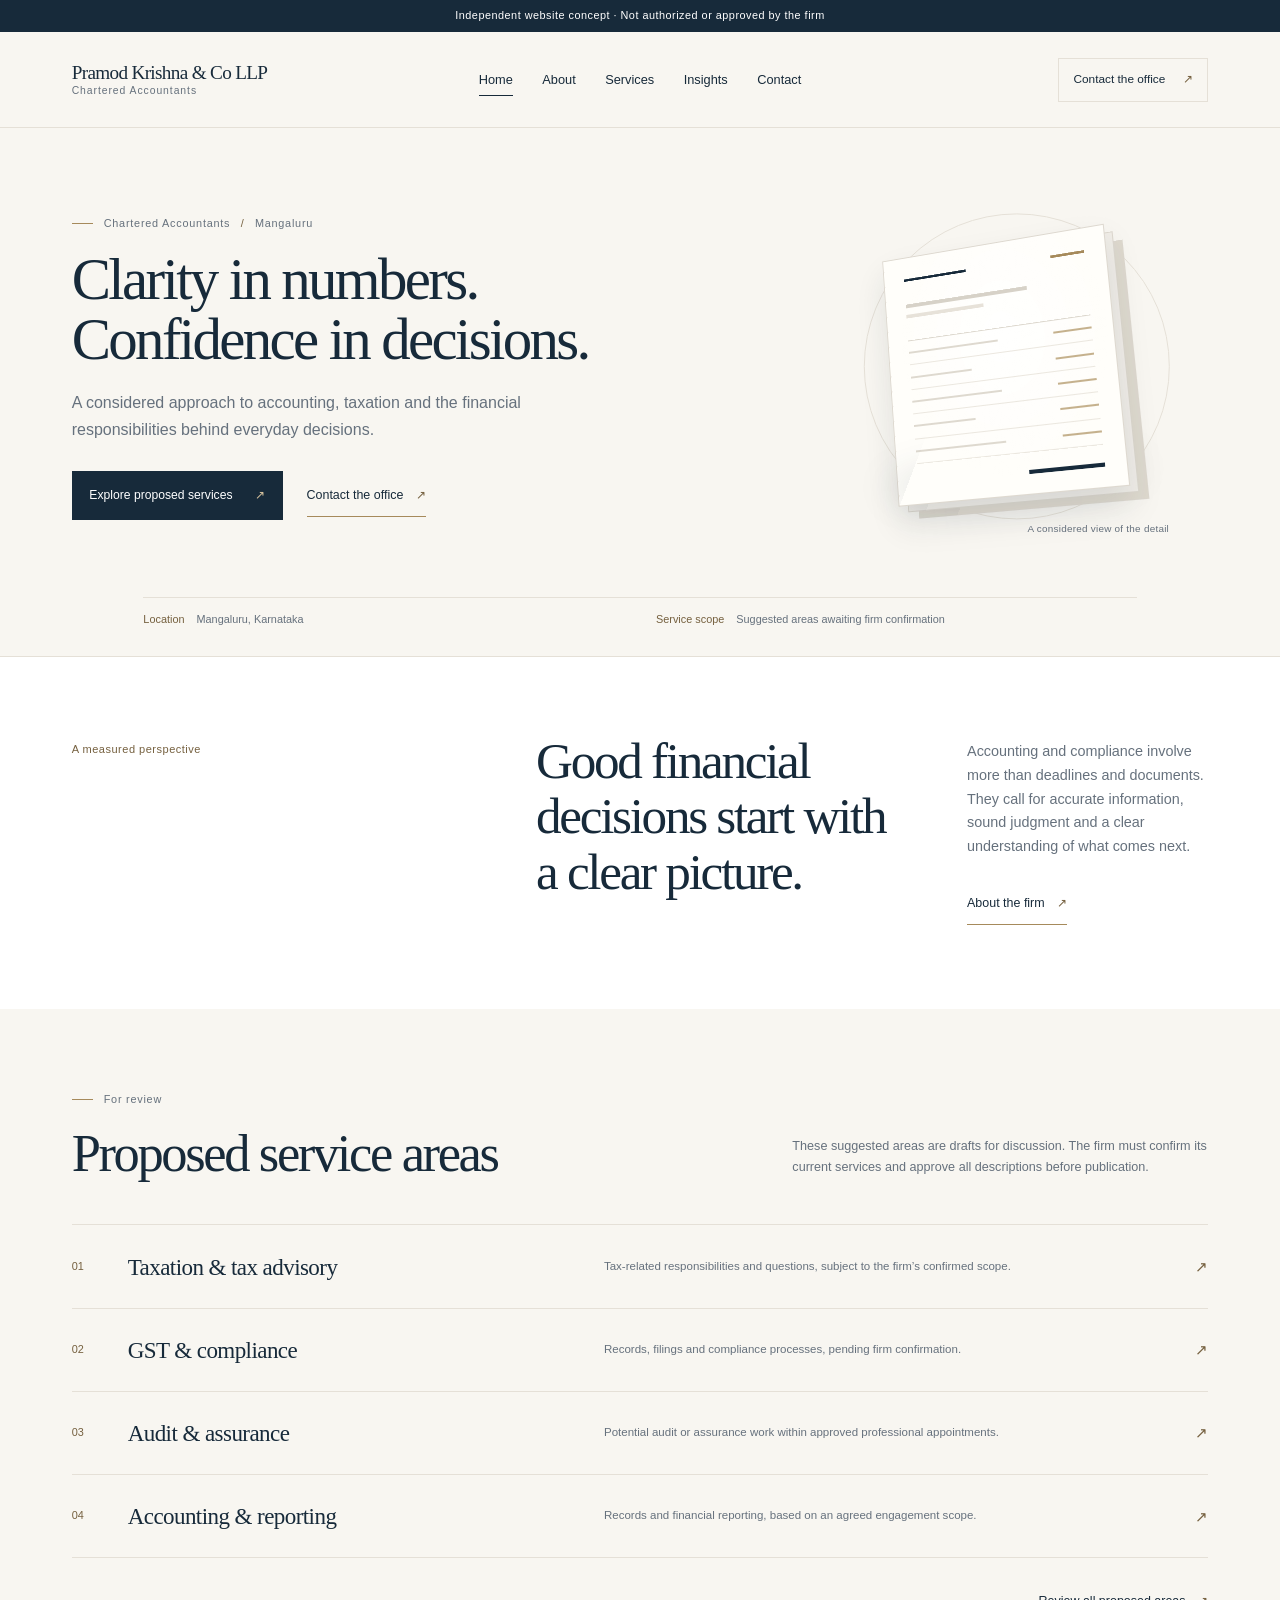
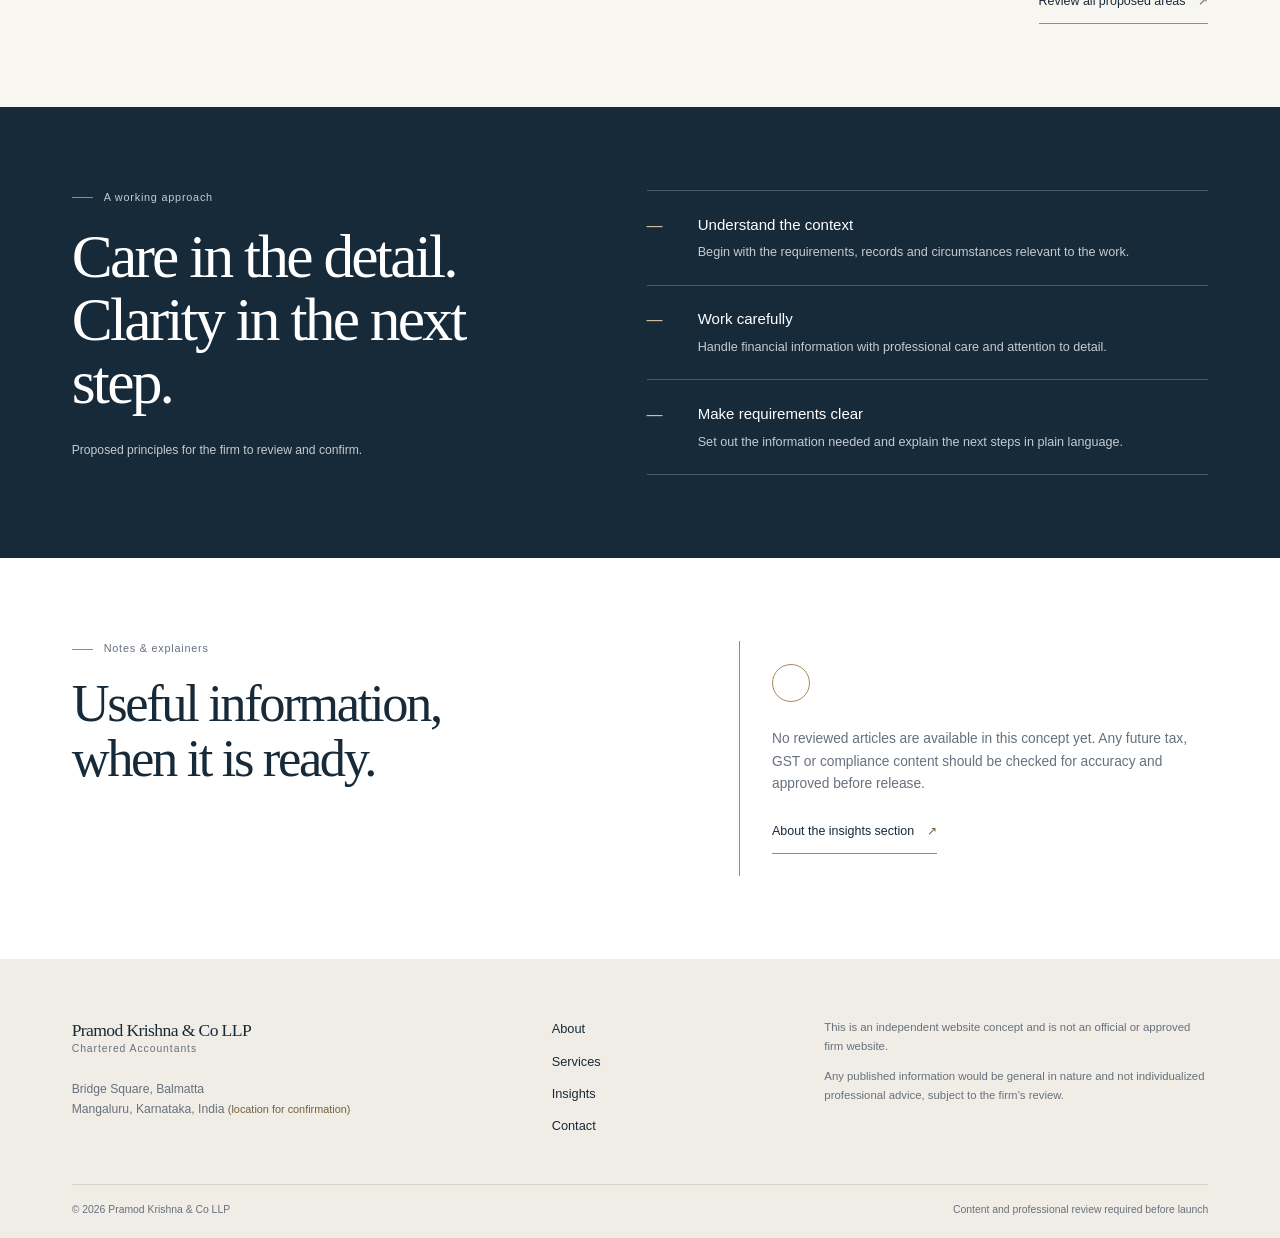
==== index.html @ 10670939 "Create CA firm website concept Co-authored-by: Copilot <223556219+Copilot@users.noreply.github.com>" ====
<!doctype html>
<html lang="en-IN">
  <head>
    <meta charset="utf-8">
    <meta name="viewport" content="width=device-width, initial-scale=1">
    <meta name="robots" content="noindex, nofollow">
    <meta name="theme-color" content="#f8f6f1">
    <meta name="description" content="A prospective website concept for Pramod Krishna &amp; Co LLP, Chartered Accountants in Mangaluru.">
    <meta property="og:type" content="website">
    <meta property="og:locale" content="en_IN">
    <meta property="og:title" content="Pramod Krishna &amp; Co LLP | Chartered Accountants">
    <meta property="og:description" content="A prospective website concept for a Chartered Accountancy firm in Mangaluru.">
    <title>Pramod Krishna &amp; Co LLP | Chartered Accountants</title>
    <link rel="stylesheet" href="styles.css">
    <script src="site-effects.js" defer></script>
  </head>
  <body>
    <div class="reading-progress" aria-hidden="true"><span></span></div>
    <a class="skip-link" href="#main">Skip to content</a>
    <div class="concept-notice">Independent website concept · Not authorized or approved by the firm</div>
    <header class="site-header">
      <a class="wordmark" href="index.html" aria-label="Pramod Krishna and Company LLP, home">
        <span class="wordmark-name">Pramod Krishna <span>&amp; Co LLP</span></span>
        <span class="wordmark-description">Chartered Accountants</span>
      </a>
      <nav class="desktop-nav" aria-label="Main navigation">
        <a href="index.html" aria-current="page">Home</a>
        <a href="about.html">About</a>
        <a href="services.html">Services</a>
        <a href="insights.html">Insights</a>
        <a href="contact.html">Contact</a>
      </nav>
      <a class="header-contact" href="contact.html">Contact the office <span aria-hidden="true">↗</span></a>
      <details class="mobile-nav">
        <summary aria-label="Toggle navigation menu"><span></span><span></span></summary>
        <nav class="mobile-menu-list" aria-label="Mobile navigation">
          <p class="mobile-menu-heading">Navigate</p>
          <a href="index.html" aria-current="page"><span class="menu-number">01</span><span>Home</span><span class="menu-arrow" aria-hidden="true">↗</span></a>
          <a href="about.html"><span class="menu-number">02</span><span>About</span><span class="menu-arrow" aria-hidden="true">↗</span></a>
          <a href="services.html"><span class="menu-number">03</span><span>Services</span><span class="menu-arrow" aria-hidden="true">↗</span></a>
          <a href="insights.html"><span class="menu-number">04</span><span>Insights</span><span class="menu-arrow" aria-hidden="true">↗</span></a>
          <a href="contact.html"><span class="menu-number">05</span><span>Contact</span><span class="menu-arrow" aria-hidden="true">↗</span></a>
        </nav>
      </details>
    </header>

    <main id="main">
      <section class="hero page-width" aria-labelledby="hero-title">
        <div class="hero-copy">
          <p class="eyebrow"><span class="eyebrow-rule"></span> Chartered Accountants <span class="eyebrow-separator">/</span> Mangaluru</p>
          <h1 id="hero-title">Clarity in numbers.<br><em>Confidence in decisions.</em></h1>
          <p class="hero-intro">A considered approach to accounting, taxation and the financial responsibilities behind everyday decisions.</p>
          <div class="hero-actions">
            <a class="button button-dark" href="services.html">Explore proposed services <span aria-hidden="true">↗</span></a>
            <a class="text-link" href="contact.html">Contact the office <span aria-hidden="true">↗</span></a>
          </div>
        </div>
        <div class="hero-visual" aria-hidden="true">
          <div class="folio-scene">
            <div class="folio-shadow"></div>
            <div class="folio-stack">
              <div class="folio-sheet folio-sheet-back"></div>
              <div class="folio-sheet folio-sheet-middle"></div>
              <div class="folio-sheet folio-sheet-front">
                <div class="folio-header">
                  <span></span>
                  <span></span>
                </div>
                <div class="folio-title-lines"><span></span><span></span></div>
                <div class="folio-table">
                  <div><span></span><span></span></div>
                  <div><span></span><span></span></div>
                  <div><span></span><span></span></div>
                  <div><span></span><span></span></div>
                  <div><span></span><span></span></div>
                </div>
                <div class="folio-total"></div>
              </div>
            </div>
            <span class="folio-caption">A considered view of the detail</span>
          </div>
        </div>
        <div class="hero-footnote" aria-label="Concept details">
          <p><span>Location</span> Mangaluru, Karnataka</p>
          <p><span>Service scope</span> Suggested areas awaiting firm confirmation</p>
        </div>
      </section>

      <section class="intro-section section-pad" aria-labelledby="intro-title">
        <div class="page-width intro-grid">
          <p class="section-index">A measured perspective</p>
          <div class="intro-main">
            <h2 id="intro-title">Good financial decisions start with a clear picture.</h2>
            <div class="intro-detail">
              <p>Accounting and compliance involve more than deadlines and documents. They call for accurate information, sound judgment and a clear understanding of what comes next.</p>
              <a class="text-link" href="about.html">About the firm <span aria-hidden="true">↗</span></a>
            </div>
          </div>
        </div>
      </section>

      <section class="services-preview section-pad" aria-labelledby="services-title">
        <div class="page-width">
          <div class="section-heading">
            <div>
              <p class="eyebrow"><span class="eyebrow-rule"></span> For review</p>
              <h2 id="services-title">Proposed service areas</h2>
            </div>
            <p class="section-aside">These suggested areas are drafts for discussion. The firm must confirm its current services and approve all descriptions before publication.</p>
          </div>
          <div class="service-preview-list">
            <a class="service-preview-item" href="services.html#taxation"><span class="service-number">01</span><span class="service-name">Taxation &amp; tax advisory</span><span class="service-summary">Tax-related responsibilities and questions, subject to the firm’s confirmed scope.</span><span class="item-arrow" aria-hidden="true">↗</span></a>
            <a class="service-preview-item" href="services.html#gst"><span class="service-number">02</span><span class="service-name">GST &amp; compliance</span><span class="service-summary">Records, filings and compliance processes, pending firm confirmation.</span><span class="item-arrow" aria-hidden="true">↗</span></a>
            <a class="service-preview-item" href="services.html#audit"><span class="service-number">03</span><span class="service-name">Audit &amp; assurance</span><span class="service-summary">Potential audit or assurance work within approved professional appointments.</span><span class="item-arrow" aria-hidden="true">↗</span></a>
            <a class="service-preview-item" href="services.html#accounting"><span class="service-number">04</span><span class="service-name">Accounting &amp; reporting</span><span class="service-summary">Records and financial reporting, based on an agreed engagement scope.</span><span class="item-arrow" aria-hidden="true">↗</span></a>
          </div>
          <div class="section-end-link"><a class="text-link" href="services.html">Review all proposed areas <span aria-hidden="true">↗</span></a></div>
        </div>
      </section>

      <section class="approach-band section-pad" aria-labelledby="approach-title">
        <div class="page-width approach-grid">
          <div class="approach-heading">
            <p class="eyebrow eyebrow-light"><span class="eyebrow-rule"></span> A working approach</p>
            <h2 id="approach-title">Care in the detail.<br>Clarity in the next step.</h2>
            <p class="approach-note">Proposed principles for the firm to review and confirm.</p>
          </div>
          <div class="approach-list">
            <article><span class="approach-symbol" aria-hidden="true">—</span><div><h3>Understand the context</h3><p>Begin with the requirements, records and circumstances relevant to the work.</p></div></article>
            <article><span class="approach-symbol" aria-hidden="true">—</span><div><h3>Work carefully</h3><p>Handle financial information with professional care and attention to detail.</p></div></article>
            <article><span class="approach-symbol" aria-hidden="true">—</span><div><h3>Make requirements clear</h3><p>Set out the information needed and explain the next steps in plain language.</p></div></article>
          </div>
        </div>
      </section>

      <section class="insights-preview section-pad" aria-labelledby="insights-title">
        <div class="page-width insights-grid">
          <div>
            <p class="eyebrow"><span class="eyebrow-rule"></span> Notes &amp; explainers</p>
            <h2 id="insights-title">Useful information,<br>when it is ready.</h2>
          </div>
          <div class="insights-empty">
            <span class="empty-mark" aria-hidden="true"></span>
            <p>No reviewed articles are available in this concept yet. Any future tax, GST or compliance content should be checked for accuracy and approved before release.</p>
            <a class="text-link" href="insights.html">About the insights section <span aria-hidden="true">↗</span></a>
          </div>
        </div>
      </section>
    </main>

    <footer class="site-footer">
      <div class="page-width footer-main">
        <div class="footer-brand">
          <a class="wordmark wordmark-footer" href="index.html">
            <span class="wordmark-name">Pramod Krishna <span>&amp; Co LLP</span></span>
            <span class="wordmark-description">Chartered Accountants</span>
          </a>
          <p>Bridge Square, Balmatta<br>Mangaluru, Karnataka, India <span class="provisional">(location for confirmation)</span></p>
        </div>
        <nav class="footer-nav" aria-label="Footer navigation">
          <a href="about.html">About</a><a href="services.html">Services</a><a href="insights.html">Insights</a><a href="contact.html">Contact</a>
        </nav>
        <div class="footer-note">
          <p>This is an independent website concept and is not an official or approved firm website.</p>
          <p>Any published information would be general in nature and not individualized professional advice, subject to the firm’s review.</p>
        </div>
      </div>
      <div class="page-width footer-bottom"><span>© <span class="year">2026</span> Pramod Krishna &amp; Co LLP</span><span>Content and professional review required before launch</span></div>
    </footer>
  </body>
</html>
---- styles.css ----
:root {
  color-scheme: light;
  --ink: #172a3a;
  --ivory: #f8f6f1;
  --paper: #fff;
  --slate: #66717d;
  --line: #e5e0d7;
  --brass: #a68a5b;
  --brass-dark: #75603f;
  --serif: "Iowan Old Style", "Palatino Linotype", "Book Antiqua", Georgia, serif;
  --sans: "Aptos", "Segoe UI", Arial, sans-serif;
  --page-gutter: clamp(1.25rem, 5.6vw, 5.5rem);
  --content-width: 82rem;
}

* {
  box-sizing: border-box;
}

html {
  scroll-behavior: smooth;
  scroll-padding-top: 2rem;
  background: var(--ivory);
}

body {
  margin: 0;
  color: var(--ink);
  background: var(--ivory);
  font-family: var(--sans);
  font-size: 1rem;
  line-height: 1.65;
  -webkit-font-smoothing: antialiased;
  text-rendering: optimizeLegibility;
}

a {
  color: inherit;
  text-decoration: none;
}

a:hover {
  color: var(--brass-dark);
}

a:focus-visible,
summary:focus-visible {
  outline: 3px solid var(--brass-dark);
  outline-offset: 4px;
}

::selection {
  color: var(--paper);
  background: var(--ink);
}

.page-width {
  width: min(100% - var(--page-gutter) * 2, var(--content-width));
  margin-inline: auto;
}

.reading-progress {
  position: fixed;
  z-index: 30;
  top: 0;
  right: 0;
  left: 0;
  height: 2px;
  pointer-events: none;
}

.reading-progress span {
  display: block;
  width: 100%;
  height: 100%;
  background: var(--brass);
  transform: scaleX(var(--reading-progress, 0));
  transform-origin: left center;
}

.skip-link {
  position: absolute;
  z-index: 20;
  top: 0.5rem;
  left: 0.5rem;
  padding: 0.7rem 1rem;
  transform: translateY(-150%);
  color: var(--paper);
  background: var(--ink);
}

.skip-link:focus {
  transform: translateY(0);
}

.concept-notice {
  min-height: 2rem;
  display: flex;
  align-items: center;
  justify-content: center;
  padding: 0.35rem var(--page-gutter);
  color: var(--paper);
  background: var(--ink);
  font-size: 0.68rem;
  letter-spacing: 0.045em;
  text-align: center;
}

.site-header {
  position: relative;
  z-index: 10;
  display: grid;
  grid-template-columns: 1fr auto 1fr;
  align-items: center;
  gap: 1.5rem;
  min-height: 6rem;
  padding: 1.1rem var(--page-gutter);
  border-bottom: 1px solid var(--line);
  background: var(--ivory);
}

.wordmark {
  display: inline-flex;
  width: fit-content;
  flex-direction: column;
  gap: 0.08rem;
  line-height: 1.2;
}

.wordmark-name {
  font-family: var(--serif);
  font-size: 1.2rem;
  letter-spacing: -0.035em;
}

.wordmark-name > span {
  white-space: nowrap;
}

.wordmark-description {
  color: var(--slate);
  font-size: 0.65rem;
  letter-spacing: 0.09em;
}

.desktop-nav {
  display: flex;
  align-items: center;
  gap: clamp(1rem, 2.3vw, 2.1rem);
}

.desktop-nav a,
.footer-nav a {
  position: relative;
  font-size: 0.8rem;
}

.desktop-nav a::after,
.footer-nav a::after {
  position: absolute;
  right: 0;
  bottom: -0.35rem;
  left: 0;
  height: 1px;
  background: currentColor;
  content: "";
  transform: scaleX(0);
  transform-origin: left;
  transition: transform 180ms ease;
}

.desktop-nav a:hover::after,
.desktop-nav a[aria-current="page"]::after,
.footer-nav a:hover::after {
  transform: scaleX(1);
}

.header-contact {
  justify-self: end;
  display: inline-flex;
  min-height: 2.75rem;
  align-items: center;
  gap: 1.1rem;
  padding: 0.5rem 0.9rem;
  border: 1px solid var(--line);
  font-size: 0.74rem;
  transition: border-color 180ms ease, color 180ms ease;
}

.header-contact:hover {
  border-color: var(--brass);
}

.header-contact span,
.text-link span,
.button span {
  color: var(--brass-dark);
}

.mobile-nav {
  display: none;
}

.hero {
  position: relative;
  display: grid;
  min-height: 31rem;
  grid-template-columns: minmax(0, 1.25fr) minmax(18rem, 0.75fr);
  align-items: center;
  column-gap: clamp(1.5rem, 3.5vw, 4rem);
  padding-top: 4rem;
  padding-bottom: 7rem;
}

.hero-copy {
  position: relative;
  z-index: 1;
  max-width: 66rem;
  grid-column: 1;
  grid-row: 1;
}

.eyebrow {
  display: flex;
  align-items: center;
  gap: 0.65rem;
  margin: 0 0 1.2rem;
  color: var(--slate);
  font-size: 0.68rem;
  letter-spacing: 0.07em;
  line-height: 1.4;
}

.eyebrow-rule {
  display: inline-block;
  width: 1.35rem;
  height: 1px;
  flex: 0 0 auto;
  background: var(--brass);
}

.eyebrow-separator {
  color: var(--brass-dark);
}

h1,
h2,
h3,
p {
  margin-top: 0;
}

h1,
h2 {
  font-family: var(--serif);
  font-weight: 400;
  letter-spacing: -0.045em;
  text-wrap: balance;
}

.hero h1 {
  max-width: 64rem;
  margin-bottom: 1.25rem;
  font-size: clamp(3.2rem, 4.6vw, 4.2rem);
  line-height: 1.01;
}

h1 em,
h2 em {
  color: var(--brass-dark);
  font-weight: 400;
}

.hero h1 em {
  color: inherit;
  font-style: normal;
}

.hero-intro {
  max-width: 34rem;
  margin-bottom: 1.7rem;
  color: var(--slate);
  font-size: 1rem;
  line-height: 1.7;
}

.hero-actions {
  display: flex;
  flex-wrap: wrap;
  align-items: center;
  gap: 1.5rem;
}

.button {
  display: inline-flex;
  min-height: 3.1rem;
  align-items: center;
  justify-content: center;
  gap: 1.4rem;
  padding: 0.7rem 1.1rem;
  font-size: 0.76rem;
  transition: background-color 180ms ease, color 180ms ease, border-color 180ms ease;
}

.button-dark {
  color: var(--paper);
  background: var(--ink);
}

.button-dark:hover {
  color: var(--paper);
  background: #263e50;
}

.button-dark span {
  color: #d7c39e;
}

.text-link {
  display: inline-flex;
  width: fit-content;
  min-height: 2.75rem;
  align-items: center;
  gap: 0.8rem;
  border-bottom: 1px solid var(--brass);
  font-size: 0.78rem;
}

.hero-visual {
  position: relative;
  display: grid;
  min-width: 0;
  min-height: 22rem;
  place-items: center;
  grid-column: 2;
  grid-row: 1;
  perspective: 1000px;
}

.hero-visual::before {
  position: absolute;
  width: min(80%, 19rem);
  aspect-ratio: 1;
  border: 1px solid var(--line);
  border-radius: 50%;
  content: "";
  transform: translate(0.8rem, -0.1rem);
}

.folio-scene {
  position: relative;
  width: min(100%, 22rem);
  aspect-ratio: 1.04;
  transform-style: preserve-3d;
}

.folio-stack {
  position: absolute;
  top: 12%;
  left: 15%;
  width: 68%;
  height: 76%;
  transform: rotateX(calc(7deg + var(--pointer-tilt-y, 0deg))) rotateY(calc(-18deg + var(--pointer-tilt-x, 0deg))) rotateZ(-5deg);
  transform-style: preserve-3d;
  transition: transform 240ms cubic-bezier(0.2, 0.75, 0.25, 1);
}

.folio-sheet {
  position: absolute;
  inset: 0;
  border: 1px solid #ddd8cf;
  background: #ece8df;
  transform-style: preserve-3d;
}

.folio-sheet-back {
  transform: translate3d(calc(0.85rem + var(--depth-x, 0rem)), calc(0.85rem + var(--depth-y, 0rem)), -1.2rem);
  background: #ded9ce;
  animation: paper-drift 7s ease-in-out infinite;
}

.folio-sheet-middle {
  transform: translate3d(calc(0.4rem + var(--depth-middle-x, 0rem)), calc(0.4rem + var(--depth-middle-y, 0rem)), -0.55rem);
  background: #f1eee8;
  animation: paper-drift 7s ease-in-out -1.2s infinite;
}

.folio-sheet-front {
  display: flex;
  flex-direction: column;
  padding: 9% 9% 8%;
  background:
    radial-gradient(ellipse at var(--light-x, 52%) var(--light-y, 38%), rgb(255 255 255 / 86%), transparent 62%),
    #fffefa;
  box-shadow: 0 1.1rem 2rem rgb(23 42 58 / 11%);
  transform: translateZ(0);
}

.folio-sheet-front::before {
  position: absolute;
  top: 0;
  bottom: 0;
  left: -0.55rem;
  width: 0.55rem;
  border: 1px solid #d7d1c5;
  border-right: 0;
  background: #e7e2d8;
  content: "";
  transform: rotateY(-90deg);
  transform-origin: right;
}

.folio-header {
  display: flex;
  align-items: center;
  justify-content: space-between;
  margin-bottom: 12%;
}

.folio-header span:first-child {
  width: 36%;
  height: 0.24rem;
  background: var(--ink);
}

.folio-header span:last-child {
  width: 18%;
  height: 0.2rem;
  background: var(--brass);
}

.folio-title-lines {
  display: grid;
  gap: 0.42rem;
  margin-bottom: 12%;
}

.folio-title-lines span {
  width: 68%;
  height: 0.3rem;
  background: #d7d2c8;
}

.folio-title-lines span:last-child {
  width: 44%;
  height: 0.22rem;
  background: #e7e2d9;
}

.folio-table {
  display: grid;
  flex: 1;
  grid-template-rows: repeat(5, 1fr);
  border-top: 1px solid #dcd7cd;
}

.folio-table div {
  display: grid;
  grid-template-columns: 1fr 25%;
  align-items: center;
  gap: 12%;
  border-bottom: 1px solid #ebe7df;
}

.folio-table div span {
  width: 80%;
  height: 0.13rem;
  background: #ded9cf;
}

.folio-table div span:last-child {
  justify-self: end;
  background: #c5b18d;
}

.folio-table div:nth-child(even) span:first-child {
  width: 55%;
}

.folio-total {
  width: 39%;
  height: 0.23rem;
  align-self: flex-end;
  margin-top: 9%;
  background: var(--ink);
}

.folio-shadow {
  position: absolute;
  right: 11%;
  bottom: 11%;
  left: 17%;
  height: 12%;
  border-radius: 50%;
  background: rgb(23 42 58 / 13%);
  filter: blur(1.1rem);
  transform: translateZ(-1rem) rotate(-5deg);
}

.folio-caption {
  position: absolute;
  right: 3%;
  bottom: 0;
  color: var(--slate);
  font-size: 0.62rem;
  letter-spacing: 0.025em;
}

@keyframes paper-drift {
  0%,
  100% {
    translate: 0 0;
  }

  50% {
    translate: 0 -0.18rem;
  }
}

.hero-visual.is-pressed .folio-stack {
  transform: translateY(-0.25rem) rotateX(2deg) rotateY(-9deg) rotateZ(-3deg);
}

.hero-visual.is-pressed .folio-sheet-back {
  transform: translate3d(1.05rem, 1.05rem, -1.2rem);
}

.hero-visual.is-pressed .folio-sheet-middle {
  transform: translate3d(0.52rem, 0.52rem, -0.55rem);
}

.motion-ready [data-reveal] {
  opacity: 0;
  translate: 0 0.9rem;
  transition: opacity 500ms ease, translate 500ms cubic-bezier(0.2, 0.75, 0.25, 1);
}

.motion-ready [data-reveal].is-visible {
  opacity: 1;
  translate: 0 0;
}

.hero-footnote {
  position: absolute;
  right: var(--page-gutter);
  bottom: 1.7rem;
  left: var(--page-gutter);
  display: grid;
  grid-template-columns: 1fr 1fr;
  gap: 2rem;
  padding-top: 0.8rem;
  border-top: 1px solid var(--line);
  color: var(--slate);
  font-size: 0.68rem;
  grid-column: 1 / -1;
  grid-row: 2;
}

.hero-footnote p {
  display: flex;
  gap: 0.75rem;
  margin: 0;
}

.hero-footnote span {
  color: var(--brass-dark);
}

.section-pad {
  padding-block: clamp(3.75rem, 6.5vw, 6rem);
}

.intro-section {
  border-top: 1px solid var(--line);
  background: var(--paper);
}

.intro-grid,
.about-statement-grid,
.form-note-grid {
  display: grid;
  grid-template-columns: 0.7fr 1.3fr;
  gap: clamp(2rem, 8vw, 8rem);
}

.section-index {
  margin: 0;
  color: var(--brass-dark);
  font-size: 0.69rem;
  letter-spacing: 0.045em;
}

.intro-main {
  display: grid;
  grid-template-columns: 1fr 0.63fr;
  gap: 3rem;
}

.intro-main h2,
.about-statement h2 {
  max-width: 37rem;
  margin: -0.45rem 0 0;
  font-size: clamp(2.15rem, 4vw, 3.65rem);
  line-height: 1.08;
}

.intro-detail {
  align-self: end;
  color: var(--slate);
  font-size: 0.9rem;
}

.intro-detail .text-link {
  margin-top: 0.5rem;
  color: var(--ink);
}

.services-preview {
  background: var(--ivory);
}

.section-heading {
  display: flex;
  align-items: end;
  justify-content: space-between;
  gap: 3rem;
  margin-bottom: 2.7rem;
}

.section-heading h2,
.insights-grid h2,
.principles-intro h2,
.partner-grid h2,
.contact-left h2,
.form-note-grid h2 {
  margin: 0;
  font-size: clamp(2.25rem, 4.1vw, 3.75rem);
  line-height: 1.05;
}

.section-aside {
  max-width: 26rem;
  margin: 0 0 0.2rem;
  color: var(--slate);
  font-size: 0.79rem;
}

.service-preview-list {
  border-top: 1px solid var(--line);
}

.service-preview-item {
  display: grid;
  min-height: 5.2rem;
  grid-template-columns: 2.5rem minmax(14rem, 0.8fr) 1fr auto;
  align-items: center;
  gap: 1rem;
  border-bottom: 1px solid var(--line);
  font-size: 0.85rem;
  transition: padding 180ms ease, color 180ms ease;
}

.service-preview-item:hover {
  padding-inline: 0.35rem;
}

.service-name {
  font-family: var(--serif);
  font-size: clamp(1.15rem, 1.8vw, 1.45rem);
  letter-spacing: -0.025em;
}

.service-summary {
  max-width: 27rem;
  color: var(--slate);
  font-size: 0.72rem;
  line-height: 1.5;
}

.service-number {
  color: var(--brass-dark);
  font-family: var(--sans);
  font-size: 0.68rem;
  font-variant-numeric: tabular-nums;
}

.item-arrow {
  color: var(--brass-dark);
  font-family: var(--sans);
  font-size: 0.95rem;
}

.section-end-link {
  display: flex;
  justify-content: end;
  margin-top: 1.35rem;
}

.approach-band,
.service-cta,
.launch-review {
  color: var(--paper);
  background: var(--ink);
}

.approach-grid {
  display: grid;
  grid-template-columns: 0.9fr 1.1fr;
  gap: clamp(3rem, 9vw, 9rem);
}

.eyebrow-light {
  color: #c3cbd0;
}

.approach-heading h2,
.service-cta h2,
.launch-review h2 {
  margin: 0;
  font-family: var(--serif);
  font-size: clamp(2.55rem, 4.8vw, 4.4rem);
  font-weight: 400;
  letter-spacing: -0.045em;
  line-height: 1.03;
}

.approach-note {
  margin: 1.6rem 0 0;
  color: #c3cbd0;
  font-size: 0.76rem;
}

.approach-list article {
  display: grid;
  grid-template-columns: 2rem 1fr;
  gap: 1.2rem;
  padding: 1.35rem 0;
  border-top: 1px solid rgb(255 255 255 / 22%);
}

.approach-list article:last-child {
  border-bottom: 1px solid rgb(255 255 255 / 22%);
}

.approach-symbol {
  color: #d7c39e;
}

.approach-list h3 {
  margin: 0 0 0.3rem;
  font-size: 0.94rem;
  font-weight: 500;
}

.approach-list p {
  max-width: 31rem;
  margin: 0;
  color: #c3cbd0;
  font-size: 0.79rem;
}

.insights-preview {
  background: var(--paper);
}

.insights-grid {
  display: grid;
  grid-template-columns: 1fr 0.85fr;
  gap: clamp(3rem, 9vw, 9rem);
}

.insights-grid h2 {
  margin-top: 0.2rem;
}

.insights-empty {
  align-self: center;
  padding: 1.4rem 0 1.4rem 2rem;
  border-left: 1px solid var(--brass);
}

.insights-empty p {
  max-width: 28rem;
  color: var(--slate);
  font-size: 0.86rem;
}

.insights-empty .text-link {
  color: var(--ink);
}

.empty-mark {
  display: block;
  width: 2.4rem;
  height: 2.4rem;
  margin-bottom: 1.6rem;
  border: 1px solid var(--brass);
  border-radius: 50%;
}

.site-footer {
  padding-top: 3.7rem;
  background: #f0ede6;
}

.footer-main {
  display: grid;
  grid-template-columns: 1.1fr 0.55fr 1fr;
  gap: 3rem;
  padding-bottom: 3rem;
}

.wordmark-footer .wordmark-name {
  font-size: 1.1rem;
}

.footer-brand > p {
  margin: 1.5rem 0 0;
  color: var(--slate);
  font-size: 0.76rem;
}

.provisional {
  color: var(--brass-dark);
  font-size: 0.68rem;
}

.footer-nav {
  display: grid;
  align-content: start;
  justify-items: start;
  gap: 0.7rem;
}

.footer-note {
  max-width: 24rem;
  justify-self: end;
  color: var(--slate);
  font-size: 0.71rem;
}

.footer-note p:last-child {
  margin-bottom: 0;
}

.footer-bottom {
  display: flex;
  justify-content: space-between;
  gap: 1rem;
  padding-block: 1rem 1.2rem;
  border-top: 1px solid #d8d2c8;
  color: var(--slate);
  font-size: 0.65rem;
}

.page-hero {
  padding-top: clamp(5rem, 10vw, 9rem);
  padding-bottom: 3rem;
}

.page-hero h1 {
  max-width: 61rem;
  margin: 0;
  font-size: clamp(3.3rem, 7.1vw, 7.1rem);
  line-height: 0.98;
}

.page-hero-bottom {
  display: flex;
  align-items: end;
  justify-content: space-between;
  gap: 3rem;
  margin-top: 2.7rem;
  padding-top: 1.2rem;
  border-top: 1px solid var(--line);
}

.page-hero-bottom p {
  max-width: 35rem;
  margin: 0;
  color: var(--slate);
  font-size: 0.88rem;
}

.page-hero-index {
  flex: 0 0 auto;
  color: var(--brass-dark);
  font-size: 0.65rem;
  letter-spacing: 0.06em;
}

.about-statement {
  background: var(--paper);
}

.about-statement-grid {
  align-items: start;
}

.about-statement-grid > div {
  max-width: 55rem;
}

.body-large {
  max-width: 40rem;
  margin: 1.5rem 0 0;
  color: var(--slate);
  font-size: 1.03rem;
}

.principles-section {
  background: var(--ivory);
}

.principles-grid {
  display: grid;
  grid-template-columns: 0.9fr 1.1fr;
  gap: clamp(3rem, 10vw, 10rem);
}

.principles-intro > p:last-child {
  max-width: 27rem;
  margin: 1.4rem 0 0;
  color: var(--slate);
  font-size: 0.8rem;
}

.principles-list article {
  display: grid;
  grid-template-columns: 2.2rem 1fr;
  gap: 1.2rem;
  padding: 1.45rem 0;
  border-top: 1px solid var(--line);
}

.principles-list article:last-child {
  border-bottom: 1px solid var(--line);
}

.principles-list article > span {
  color: var(--brass-dark);
  font-size: 0.68rem;
  font-variant-numeric: tabular-nums;
}

.principles-list h3 {
  margin: 0 0 0.35rem;
  font-size: 0.95rem;
  font-weight: 500;
}

.principles-list p {
  max-width: 31rem;
  margin: 0;
  color: var(--slate);
  font-size: 0.8rem;
}

.partner-section {
  background: var(--paper);
}

.partner-grid {
  display: grid;
  grid-template-columns: 1fr 0.8fr;
  gap: clamp(3rem, 10vw, 10rem);
}

.partner-review {
  max-width: 31rem;
  padding-top: 0.4rem;
}

.partner-review-title {
  margin-bottom: 0.8rem;
  font-family: var(--serif);
  font-size: 1.5rem;
}

.partner-review > p:not(.partner-review-title) {
  color: var(--slate);
  font-size: 0.84rem;
}

.profile-lines {
  display: grid;
  gap: 0.65rem;
  margin: 2rem 0 1.5rem;
}

.profile-lines span {
  width: 100%;
  height: 1px;
  background: var(--line);
}

.profile-lines span:nth-child(2) {
  width: 79%;
}

.profile-lines span:nth-child(3) {
  width: 57%;
}

.location-strip {
  border-block: 1px solid var(--line);
  background: var(--ivory);
}

.location-strip-inner {
  display: flex;
  align-items: center;
  gap: 1.2rem;
  padding-block: 1.5rem;
}

.location-mark {
  width: 0.55rem;
  height: 0.55rem;
  flex: 0 0 auto;
  border: 1px solid var(--brass-dark);
  transform: rotate(45deg);
}

.location-strip p {
  display: grid;
  gap: 0.15rem;
  margin: 0;
  font-size: 0.79rem;
}

.location-strip p > span,
.location-strip small {
  color: var(--slate);
  font-size: 0.68rem;
}

.service-index-section {
  padding-top: 2rem;
  background: var(--paper);
}

.review-banner {
  display: flex;
  align-items: flex-start;
  gap: 0.85rem;
  margin-bottom: 2.5rem;
  padding: 1rem 1.15rem;
  border: 1px solid var(--line);
  background: var(--ivory);
}

.review-dot {
  width: 0.45rem;
  height: 0.45rem;
  flex: 0 0 auto;
  margin-top: 0.4rem;
  border-radius: 50%;
  background: var(--brass);
}

.review-banner p {
  margin: 0;
  color: var(--slate);
  font-size: 0.76rem;
}

.review-banner strong {
  color: var(--ink);
  font-weight: 600;
}

.service-index {
  display: grid;
  grid-template-columns: repeat(2, minmax(0, 1fr));
  column-gap: 3rem;
  border-top: 1px solid var(--line);
}

.service-index a {
  display: grid;
  min-height: 4.5rem;
  grid-template-columns: 2.5rem 1fr auto;
  align-items: center;
  gap: 0.6rem;
  border-bottom: 1px solid var(--line);
  font-size: 0.88rem;
  transition: color 180ms ease, padding 180ms ease;
}

.service-index a:hover {
  padding-inline: 0.25rem;
}

.service-index a > span:first-child,
.service-index a > span:last-child {
  color: var(--brass-dark);
  font-size: 0.67rem;
}

.service-detail-section {
  padding-block: 1rem 4rem;
  background: var(--paper);
}

.service-detail {
  display: grid;
  grid-template-columns: 5rem 1fr;
  gap: 1.5rem;
  padding-block: clamp(2rem, 4.6vw, 4rem);
  border-top: 1px solid var(--line);
  scroll-margin-top: 1.5rem;
}

.service-detail-number {
  padding-top: 0.45rem;
  color: var(--brass-dark);
  font-size: 0.7rem;
  font-variant-numeric: tabular-nums;
}

.service-detail .eyebrow {
  margin-bottom: 0.75rem;
}

.service-detail h2 {
  margin: 0 0 0.7rem;
  font-size: clamp(1.8rem, 3.1vw, 2.7rem);
}

.service-detail div > p:last-child {
  max-width: 41rem;
  margin-bottom: 0;
  color: var(--slate);
  font-size: 0.86rem;
}

.service-cta-inner {
  display: grid;
  grid-template-columns: 0.8fr 1fr auto;
  align-items: end;
  gap: 2rem;
}

.service-cta .eyebrow {
  align-self: start;
}

.button-light {
  color: var(--ink);
  background: var(--ivory);
}

.button-light:hover {
  color: var(--ink);
  background: #eae3d7;
}

.insights-empty-page {
  background: var(--paper);
}

.insights-empty-layout {
  display: grid;
  grid-template-columns: 0.65fr 1.35fr;
  gap: clamp(3rem, 10vw, 10rem);
}

.insights-empty-index {
  display: flex;
  flex-direction: column;
  align-items: start;
  color: var(--slate);
  font-size: 0.7rem;
}

.insights-empty-index .empty-mark {
  margin-bottom: 0.8rem;
}

.insights-empty-content {
  max-width: 41rem;
}

.insights-empty-content h2 {
  max-width: 38rem;
  margin: 0 0 1rem;
  font-size: clamp(2.2rem, 4.2vw, 3.7rem);
  line-height: 1.07;
}

.insights-empty-content > p:not(.eyebrow) {
  max-width: 35rem;
  color: var(--slate);
  font-size: 0.88rem;
}

.insights-empty-content .small-note {
  margin-top: 1.4rem;
  padding-top: 1rem;
  border-top: 1px solid var(--line);
  font-size: 0.72rem !important;
}

.insights-empty-content .text-link {
  color: var(--ink);
}

.editorial-note {
  padding-block: 2.5rem;
  background: var(--ivory);
}

.editorial-note-inner {
  display: flex;
  align-items: flex-start;
  gap: 1.2rem;
}

.editorial-rule {
  width: 1.35rem;
  height: 1px;
  flex: 0 0 auto;
  margin-top: 0.8rem;
  background: var(--brass);
}

.editorial-note p {
  max-width: 42rem;
  margin: 0;
  color: var(--slate);
  font-size: 0.78rem;
}

.editorial-note strong {
  color: var(--ink);
  font-weight: 600;
}

.contact-details-section {
  background: var(--paper);
}

.contact-layout {
  display: grid;
  grid-template-columns: 0.9fr 1.1fr;
  gap: clamp(3rem, 9vw, 9rem);
}

.contact-left h2 {
  margin-bottom: 0.7rem;
}

.contact-place {
  margin-bottom: 1.5rem;
  color: var(--slate);
  font-size: 0.9rem;
}

.provisional-block {
  max-width: 22rem;
  margin: 0;
  padding-top: 0.8rem;
  border-top: 1px solid var(--line);
  color: var(--brass-dark);
  font-size: 0.72rem;
}

.contact-right {
  border-top: 1px solid var(--line);
}

.contact-row {
  display: grid;
  grid-template-columns: 8rem 1fr;
  gap: 1rem;
  padding: 1.1rem 0;
  border-bottom: 1px solid var(--line);
}

.contact-row > span {
  color: var(--slate);
  font-size: 0.72rem;
}

.contact-row p {
  margin: 0;
  font-size: 0.82rem;
}

.contact-form-note {
  background: var(--ivory);
}

.form-note-grid h2 {
  margin-bottom: 1rem;
}

.form-note-grid > div > p {
  max-width: 40rem;
  margin-bottom: 0;
  color: var(--slate);
  font-size: 0.86rem;
}

.launch-review-grid {
  display: grid;
  grid-template-columns: 0.9fr 1.1fr;
  gap: clamp(3rem, 9vw, 9rem);
}

.launch-review-grid ul {
  display: grid;
  gap: 0;
  margin: 0;
  padding: 0;
  list-style: none;
}

.launch-review-grid li {
  position: relative;
  padding: 0.95rem 0 0.95rem 1.25rem;
  border-top: 1px solid rgb(255 255 255 / 22%);
  color: #e3e7e9;
  font-size: 0.79rem;
}

.launch-review-grid li:last-child {
  border-bottom: 1px solid rgb(255 255 255 / 22%);
}

.launch-review-grid li::before {
  position: absolute;
  top: 1.35rem;
  left: 0;
  width: 0.35rem;
  height: 1px;
  background: #d7c39e;
  content: "";
}

@media (min-width: 1500px) {
  .site-header {
    padding-inline: max(var(--page-gutter), calc((100vw - var(--content-width)) / 2));
  }
}

@media (max-width: 1000px) {
  .site-header {
    grid-template-columns: 1fr auto;
  }

  .desktop-nav,
  .header-contact {
    display: none;
  }

  .mobile-nav {
    position: relative;
    display: block;
    justify-self: end;
  }

  .mobile-nav summary {
    display: flex;
    width: 2.9rem;
    height: 2.9rem;
    flex-direction: column;
    align-items: center;
    justify-content: center;
    gap: 0.35rem;
    border: 1px solid var(--line);
    cursor: pointer;
    list-style: none;
    touch-action: manipulation;
  }

  .mobile-nav summary::-webkit-details-marker {
    display: none;
  }

  .mobile-nav summary span {
    width: 1rem;
    height: 1px;
    background: var(--ink);
    transition: transform 220ms ease;
  }

  .mobile-nav[open] summary span:first-child {
    transform: translateY(3px) rotate(45deg);
  }

  .mobile-nav[open] summary span:last-child {
    transform: translateY(-3px) rotate(-45deg);
  }

  .mobile-menu-list {
    position: absolute;
    z-index: 12;
    top: calc(100% + 0.65rem);
    right: 0;
    display: grid;
    width: min(19rem, calc(100vw - 2 * var(--page-gutter)));
    padding: 0.5rem 1rem 0.65rem;
    border: 1px solid var(--line);
    border-top: 2px solid var(--ink);
    border-radius: 0.25rem;
    background: var(--paper);
    box-shadow: 0 0.9rem 2rem rgb(23 42 58 / 13%);
    opacity: 0;
    pointer-events: none;
    transform: translateX(0.8rem) scale(0.98);
    transform-origin: top right;
    visibility: hidden;
    transition: opacity 160ms ease, transform 200ms cubic-bezier(0.2, 0.75, 0.25, 1), visibility 0s linear 200ms;
  }

  .mobile-nav[open] .mobile-menu-list {
    opacity: 1;
    pointer-events: auto;
    transform: translateY(0) scale(1);
    visibility: visible;
    transition-delay: 0s;
  }

  .mobile-menu-heading {
    margin: 0;
    padding: 0.35rem 0 0.45rem;
    color: var(--slate);
    font-size: 0.64rem;
    letter-spacing: 0.035em;
  }

  .mobile-menu-list a {
    display: grid;
    min-height: 2.65rem;
    grid-template-columns: 1.8rem 1fr auto;
    align-items: center;
    gap: 0.65rem;
    border-top: 1px solid var(--line);
    color: var(--ink);
    font-size: 0.86rem;
    transition: padding 160ms ease, color 160ms ease;
  }

  .mobile-menu-list a:hover {
    padding-inline: 0.2rem;
    color: var(--brass-dark);
  }

  .mobile-menu-list a[aria-current="page"] > span:nth-child(2) {
    color: var(--brass-dark);
    font-weight: 600;
  }

  .menu-number {
    color: var(--slate);
    font-size: 0.63rem;
    font-variant-numeric: tabular-nums;
  }

  .menu-arrow {
    color: var(--brass-dark);
    font-size: 0.74rem;
  }

  .mobile-nav[open] .mobile-menu-list a {
    animation: menu-row-enter 240ms cubic-bezier(0.2, 0.75, 0.25, 1) both;
  }

  .mobile-nav[open] .mobile-menu-list a:nth-of-type(2) {
    animation-delay: 25ms;
  }

  .mobile-nav[open] .mobile-menu-list a:nth-of-type(3) {
    animation-delay: 50ms;
  }

  .mobile-nav[open] .mobile-menu-list a:nth-of-type(4) {
    animation-delay: 75ms;
  }

  .mobile-nav[open] .mobile-menu-list a:nth-of-type(5) {
    animation-delay: 100ms;
  }

  @keyframes menu-row-enter {
    from {
      opacity: 0.35;
      translate: 0.45rem 0;
    }

    to {
      opacity: 1;
      translate: 0 0;
    }
  }

  .intro-main {
    grid-template-columns: 1fr;
    gap: 1.3rem;
  }

  .service-cta-inner {
    grid-template-columns: 0.7fr 1fr;
  }

  .service-cta-inner .button {
    grid-column: 2;
    justify-self: start;
  }
}

@media (max-width: 700px) {
  :root {
    --page-gutter: 1.25rem;
  }

  .concept-notice {
    min-height: 2.35rem;
    font-size: 0.62rem;
  }

  .site-header {
    min-height: 5rem;
    padding-block: 0.8rem;
  }

  .wordmark-name {
    font-size: 1.07rem;
  }

  .wordmark-description {
    font-size: 0.6rem;
  }

  .hero {
    min-height: auto;
    grid-template-columns: 1fr;
    padding-top: 3rem;
    padding-bottom: 6.4rem;
  }

  .hero-copy {
    padding: 0;
    grid-column: 1;
    grid-row: 1;
  }

  .hero h1 {
    font-size: clamp(2.5rem, 10.2vw, 3.6rem);
  }

  .hero-intro {
    max-width: 23rem;
    font-size: 0.98rem;
  }

  .hero-actions {
    align-items: flex-start;
    gap: 0.6rem;
  }

  .hero-actions .button {
    gap: 0.9rem;
    padding-inline: 0.85rem;
    font-size: 0.72rem;
  }

  .hero-visual {
    width: min(100%, 21rem);
    min-height: 15rem;
    justify-self: center;
    margin-top: 1.2rem;
    grid-column: 1;
    grid-row: 2;
  }

  .folio-scene {
    width: min(100%, 18rem);
  }

  .hero-footnote {
    bottom: 1.25rem;
    grid-template-columns: 1fr;
    gap: 0.45rem;
    font-size: 0.64rem;
    grid-column: 1;
    grid-row: 3;
  }

  .hero-footnote p {
    gap: 0.55rem;
  }

  .intro-grid,
  .about-statement-grid,
  .form-note-grid,
  .approach-grid,
  .insights-grid,
  .principles-grid,
  .partner-grid,
  .contact-layout,
  .launch-review-grid,
  .insights-empty-layout {
    grid-template-columns: 1fr;
    gap: 2rem;
  }

  .intro-main {
    gap: 1rem;
  }

  .section-heading {
    display: block;
    margin-bottom: 1.8rem;
  }

  .section-aside {
    margin-top: 1rem;
  }

  .service-preview-item {
    min-height: 5rem;
    grid-template-columns: 2.1rem 1fr auto;
    gap: 0.2rem 0.7rem;
    padding-block: 0.7rem;
  }

  .service-name {
    font-size: 1.2rem;
  }

  .service-summary {
    grid-column: 2;
    max-width: 100%;
    font-size: 0.69rem;
  }

  .item-arrow {
    grid-column: 3;
    grid-row: 1;
  }

  .approach-heading h2,
  .service-cta h2,
  .launch-review h2 {
    font-size: clamp(2.4rem, 10vw, 3.4rem);
  }

  .insights-empty {
    padding-left: 1.25rem;
  }

  .footer-main {
    grid-template-columns: 1fr 1fr;
    gap: 2rem 1.2rem;
  }

  .footer-note {
    grid-column: 1 / -1;
    justify-self: start;
  }

  .footer-bottom {
    flex-direction: column;
    gap: 0.35rem;
  }

  .page-hero {
    padding-top: 4rem;
    padding-bottom: 2.3rem;
  }

  .page-hero h1 {
    font-size: clamp(3rem, 12vw, 4.7rem);
  }

  .page-hero-bottom {
    align-items: flex-start;
    flex-direction: column;
    gap: 1rem;
    margin-top: 1.7rem;
  }

  .page-hero-bottom p {
    font-size: 0.82rem;
  }

  .about-statement h2,
  .section-heading h2,
  .insights-grid h2,
  .principles-intro h2,
  .partner-grid h2,
  .contact-left h2,
  .form-note-grid h2 {
    font-size: clamp(2.25rem, 9vw, 3.25rem);
  }

  .principles-intro > p:last-child {
    margin-top: 1rem;
  }

  .location-strip-inner {
    align-items: flex-start;
  }

  .service-index {
    grid-template-columns: 1fr;
  }

  .service-index a {
    min-height: 4rem;
  }

  .service-detail {
    grid-template-columns: 2rem 1fr;
    gap: 0.65rem;
    padding-block: 2.2rem;
  }

  .service-detail h2 {
    font-size: 1.8rem;
  }

  .service-cta-inner {
    grid-template-columns: 1fr;
    align-items: start;
    gap: 1.2rem;
  }

  .service-cta-inner .button {
    grid-column: auto;
  }

  .insights-empty-index {
    flex-direction: row;
    align-items: center;
    gap: 0.8rem;
  }

  .insights-empty-index .empty-mark {
    width: 1.7rem;
    height: 1.7rem;
    margin: 0;
  }

  .insights-empty-content h2 {
    font-size: clamp(2.2rem, 9vw, 3.25rem);
  }

  .contact-row {
    grid-template-columns: 6.5rem 1fr;
    gap: 0.5rem;
  }

  .contact-row p {
    overflow-wrap: anywhere;
  }
}

@media (prefers-reduced-motion: reduce) {
  html {
    scroll-behavior: auto;
  }

  *,
  *::before,
  *::after {
    scroll-behavior: auto !important;
    transition-duration: 0.01ms !important;
    animation-duration: 0.01ms !important;
    animation-iteration-count: 1 !important;
  }

  .folio-sheet-back,
  .folio-sheet-middle {
    animation: none;
  }

  .hero-visual.is-pressed .folio-stack {
    transform: rotateX(7deg) rotateY(-18deg) rotateZ(-5deg);
  }

  .hero-visual.is-pressed .folio-sheet-back {
    transform: translate3d(0.85rem, 0.85rem, -1.2rem);
  }

  .hero-visual.is-pressed .folio-sheet-middle {
    transform: translate3d(0.4rem, 0.4rem, -0.55rem);
  }
}
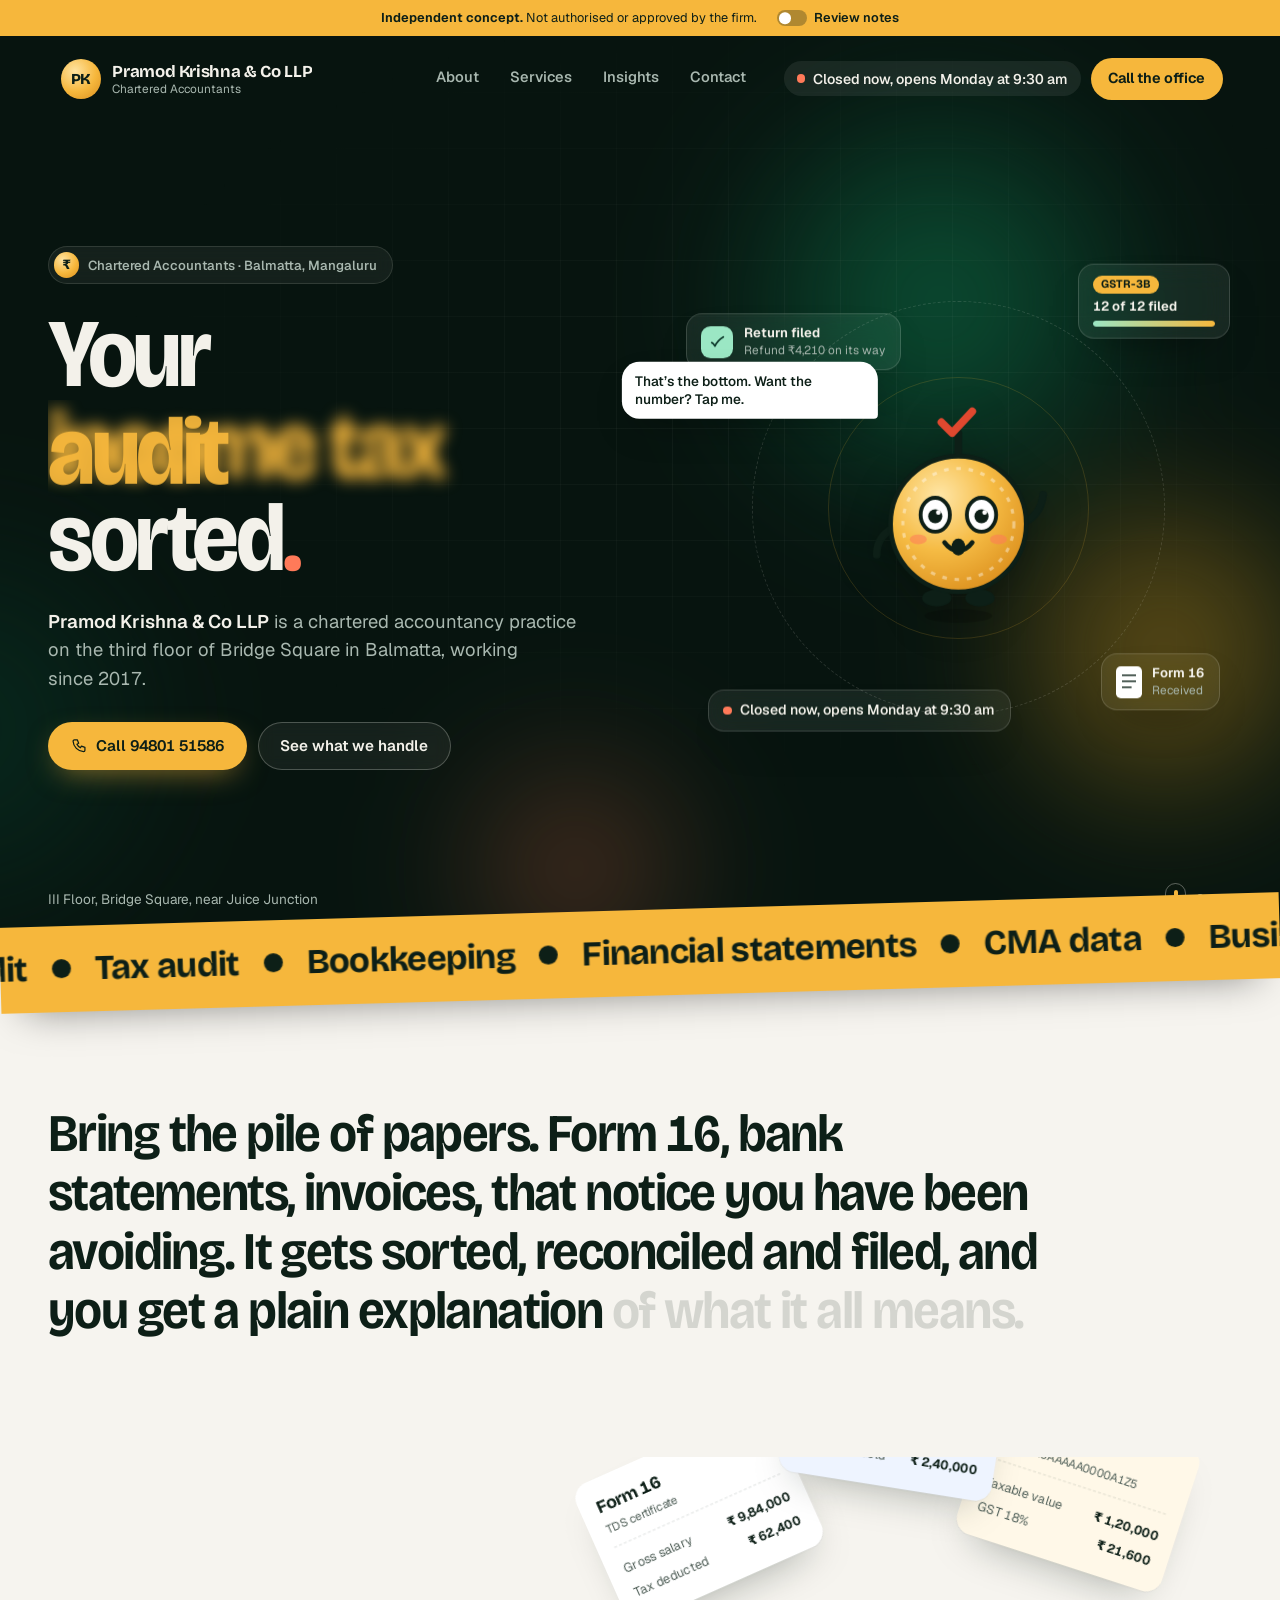
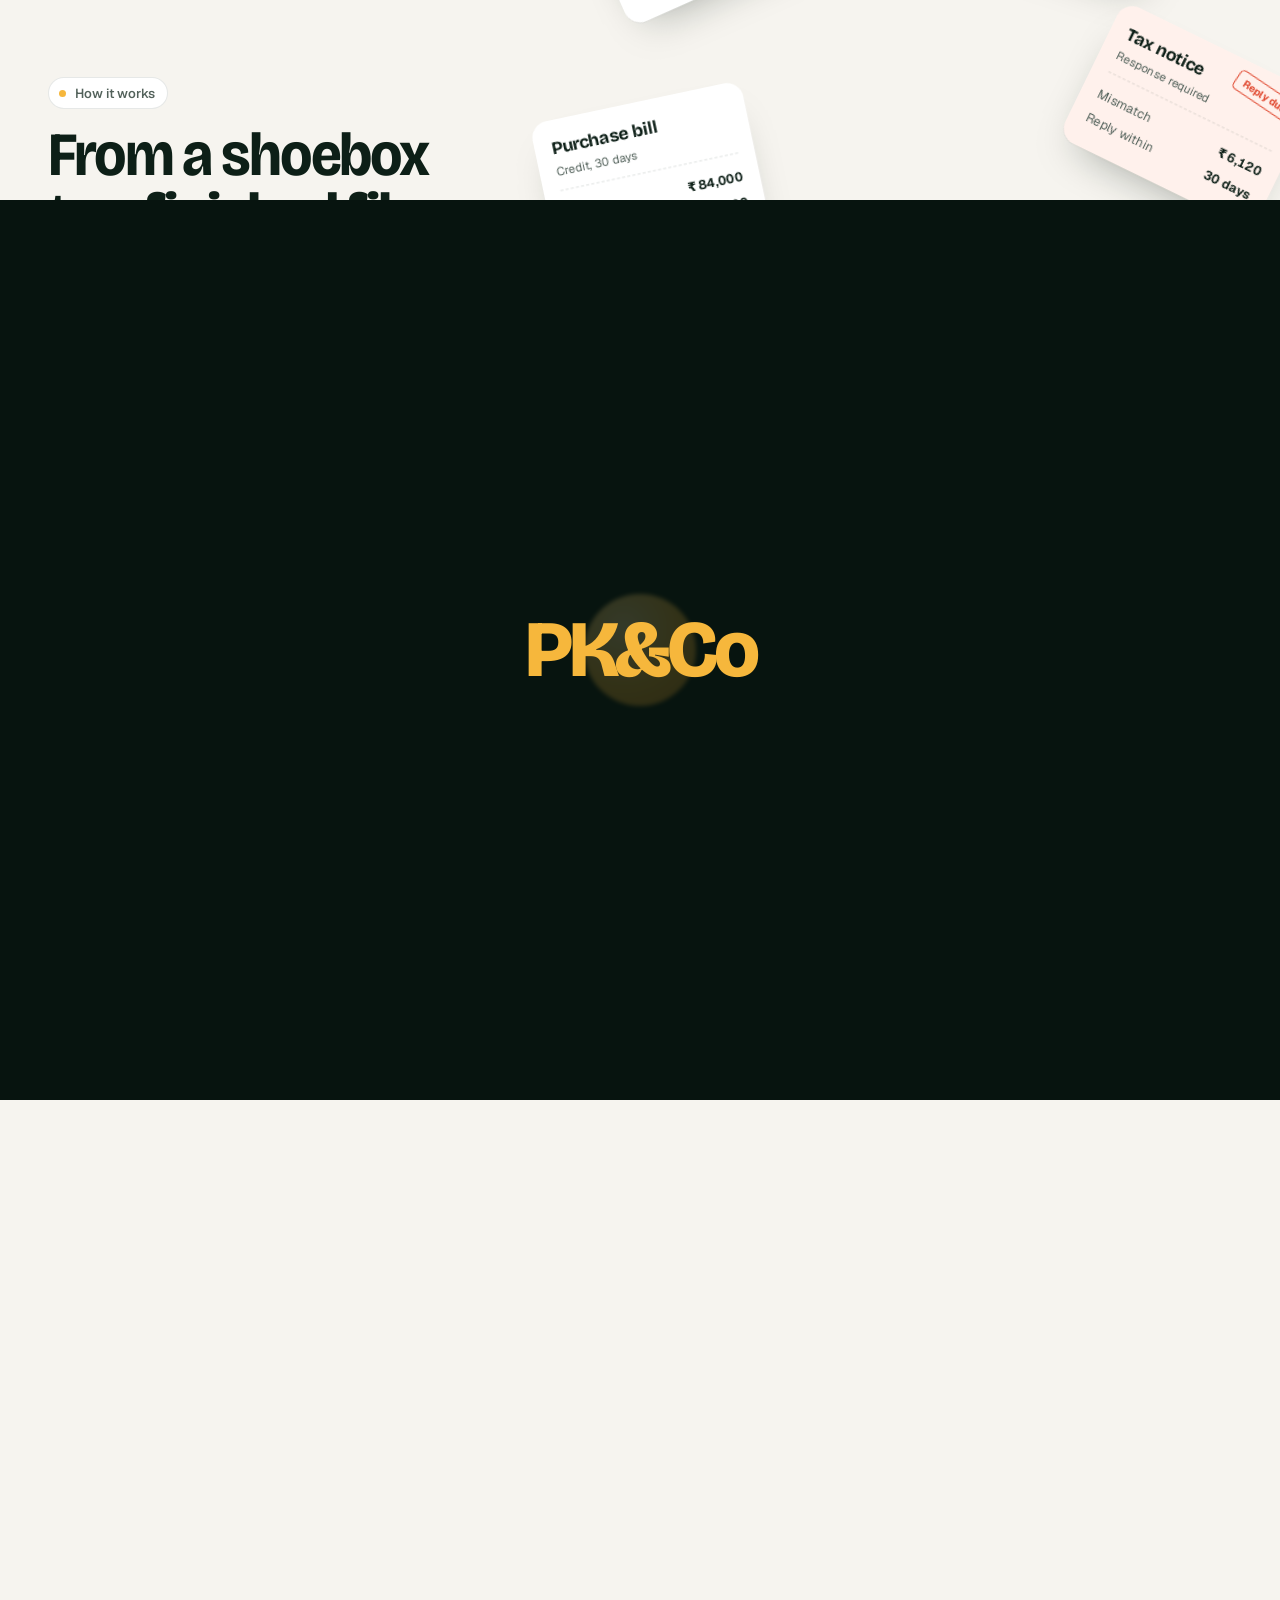
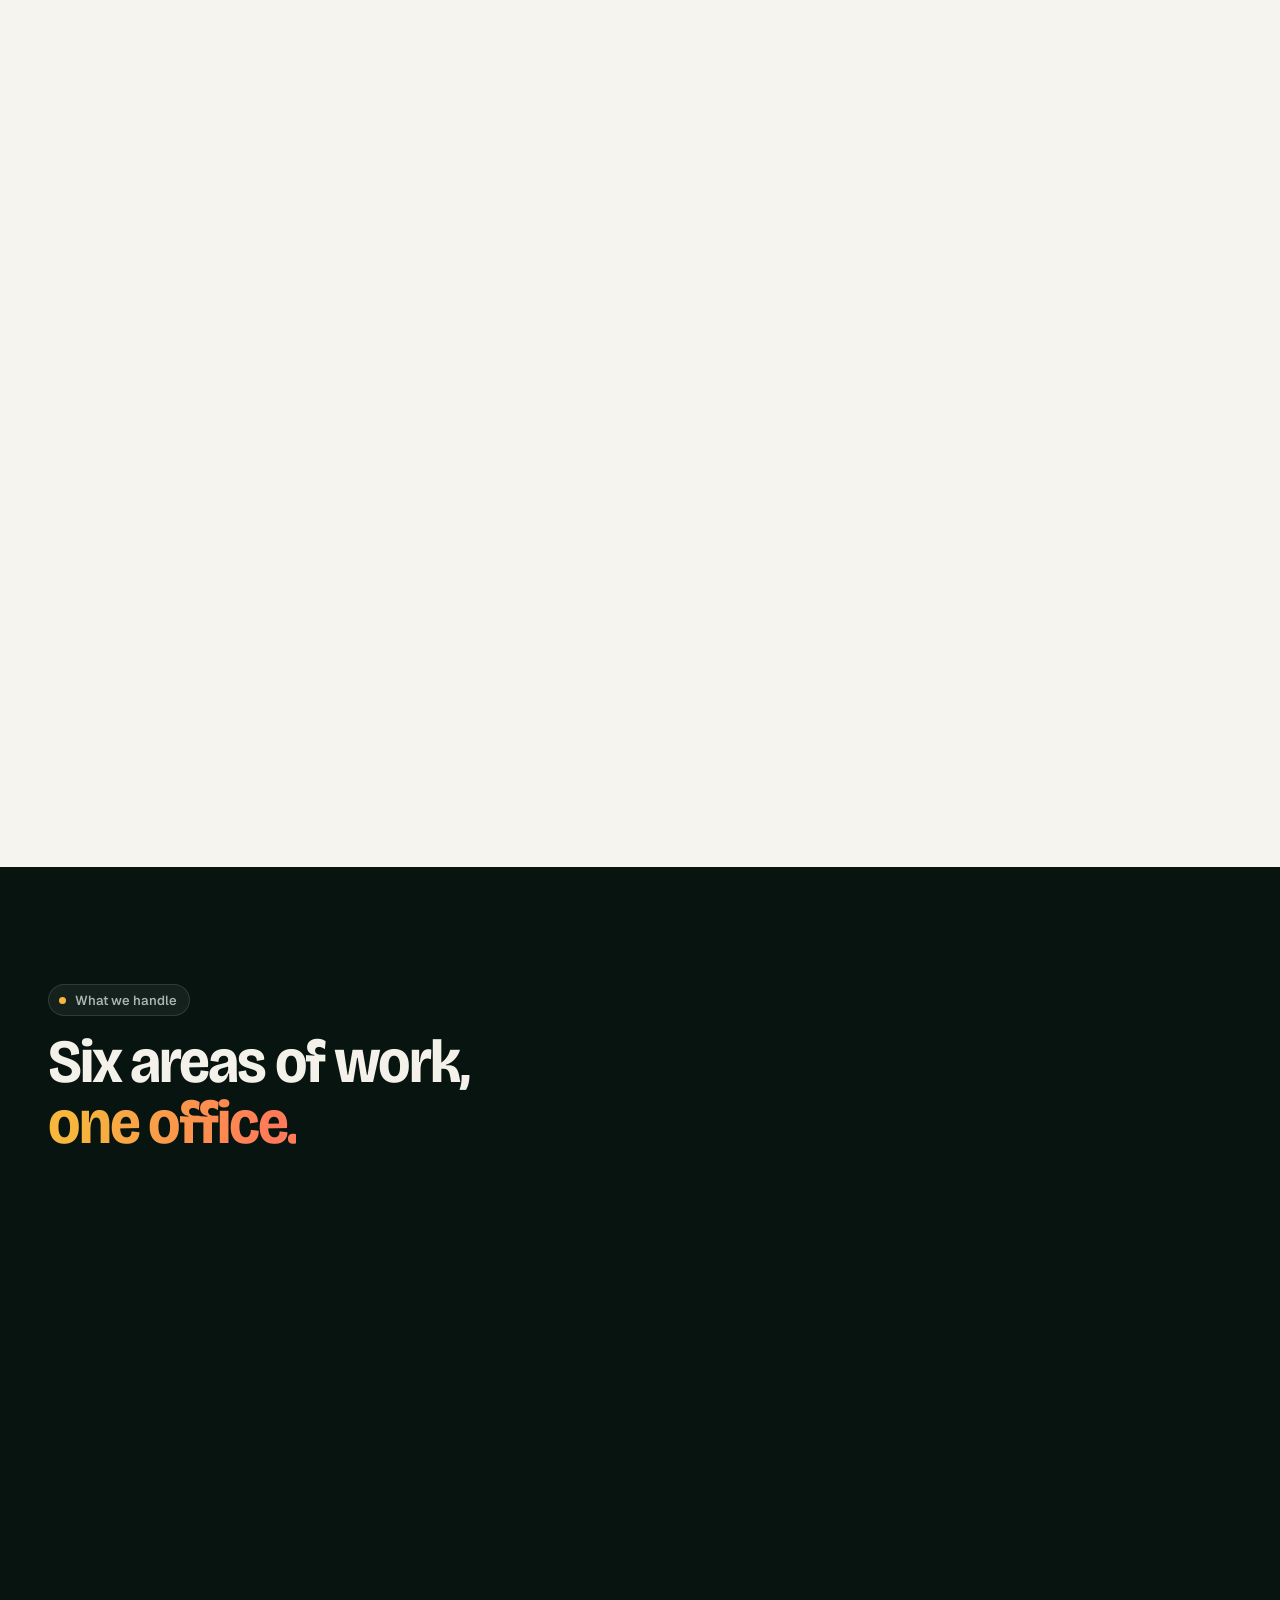
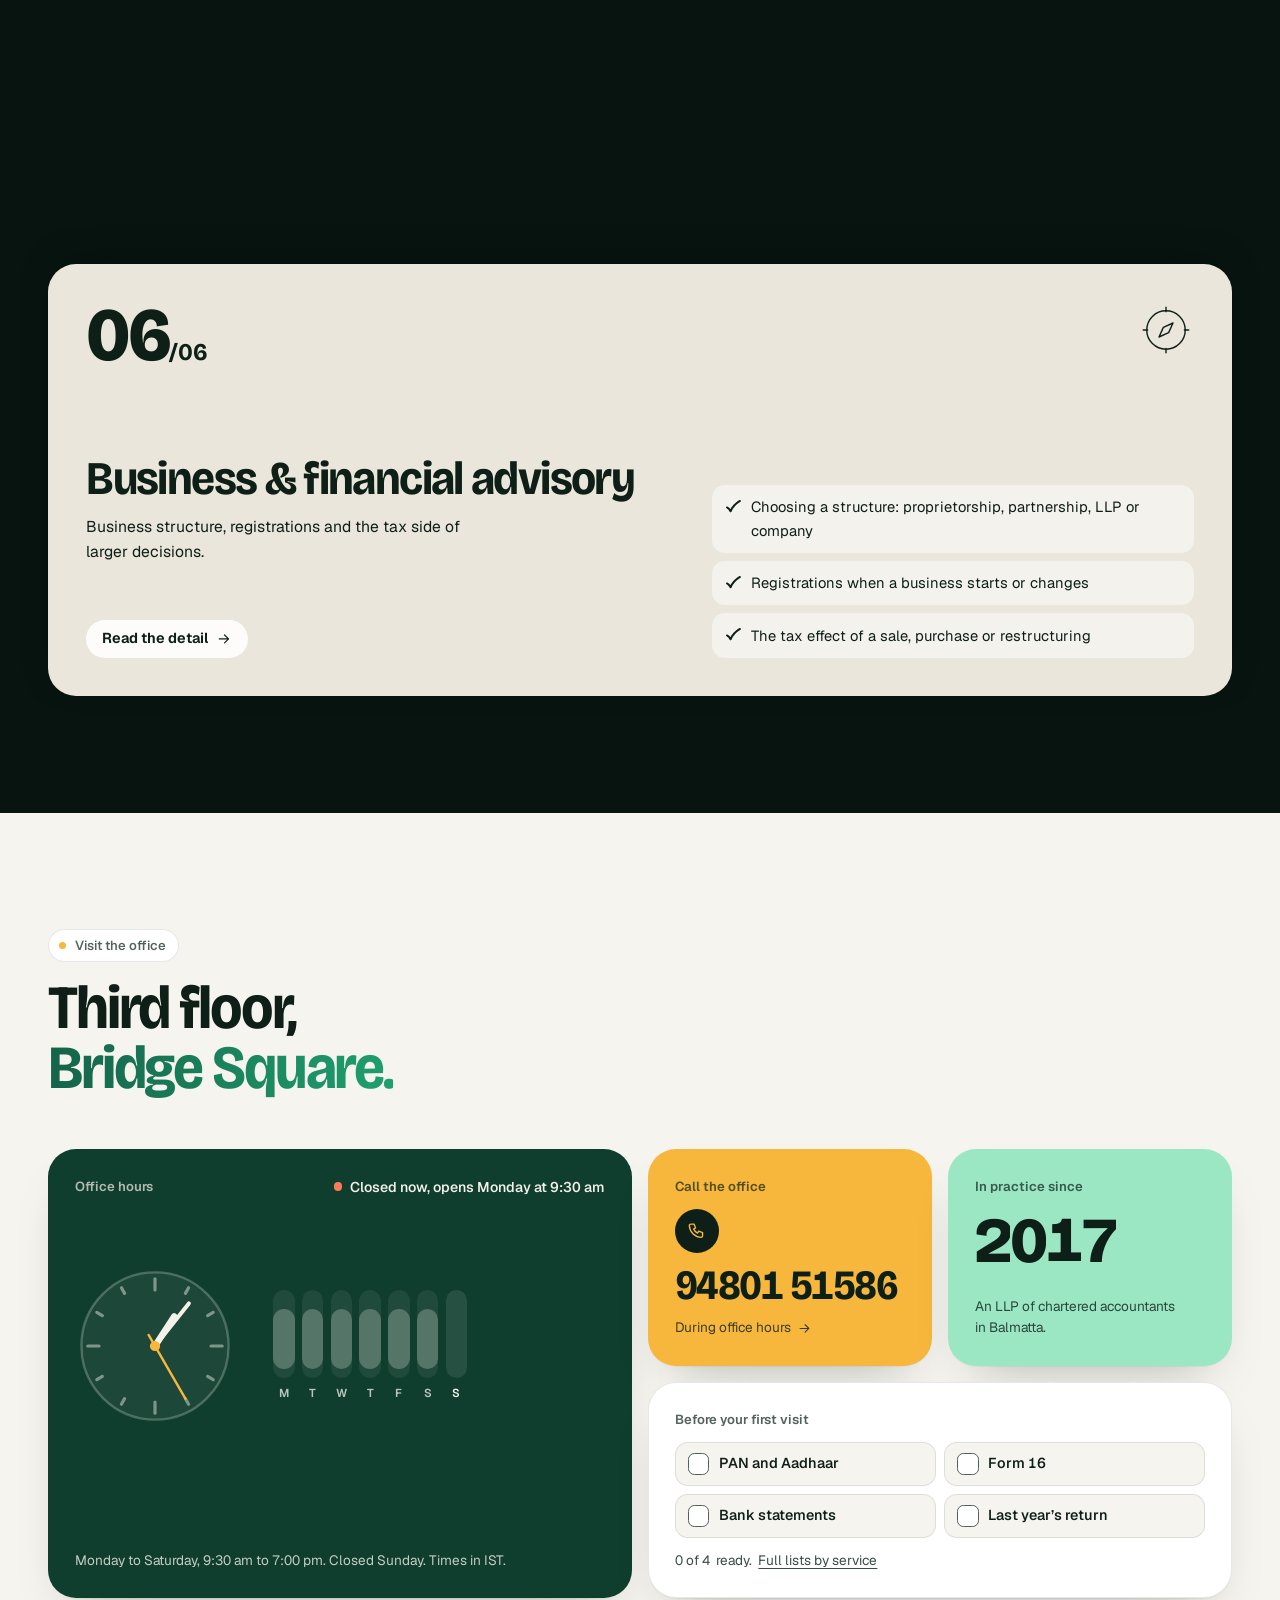
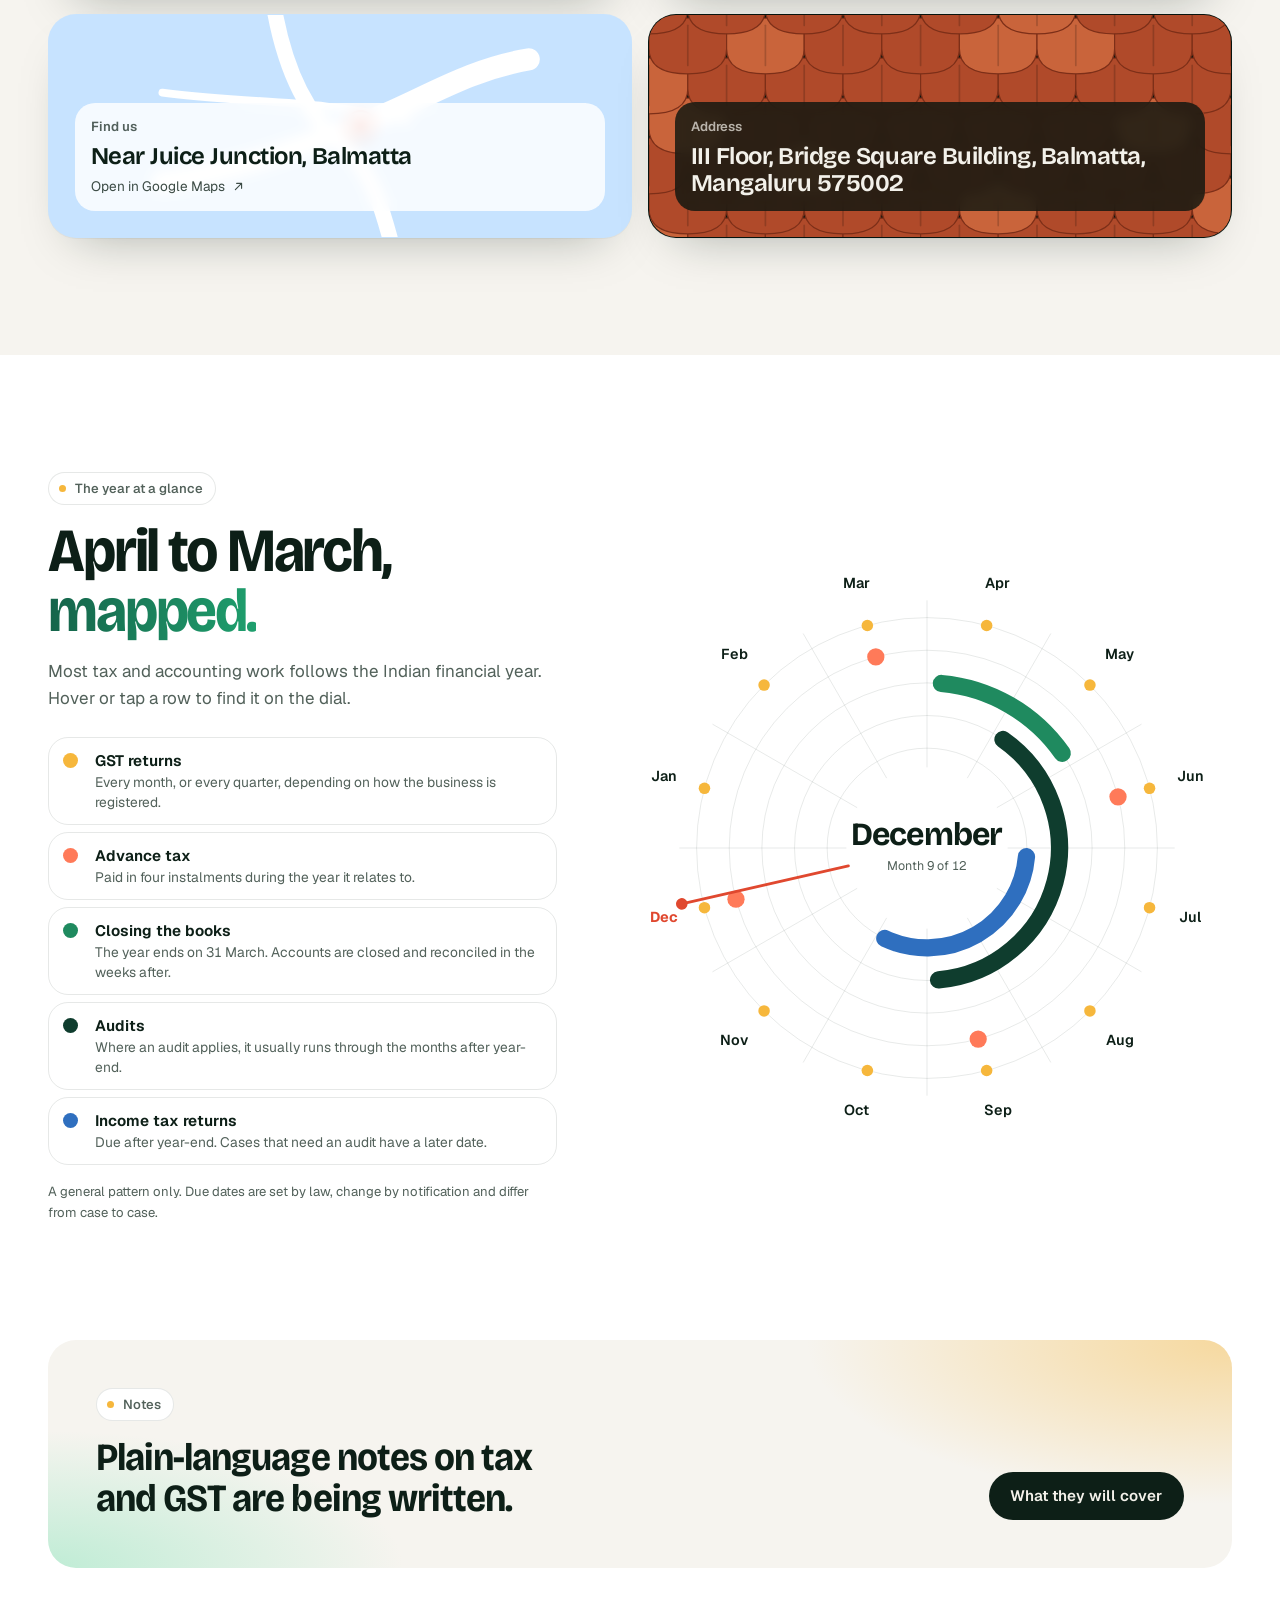
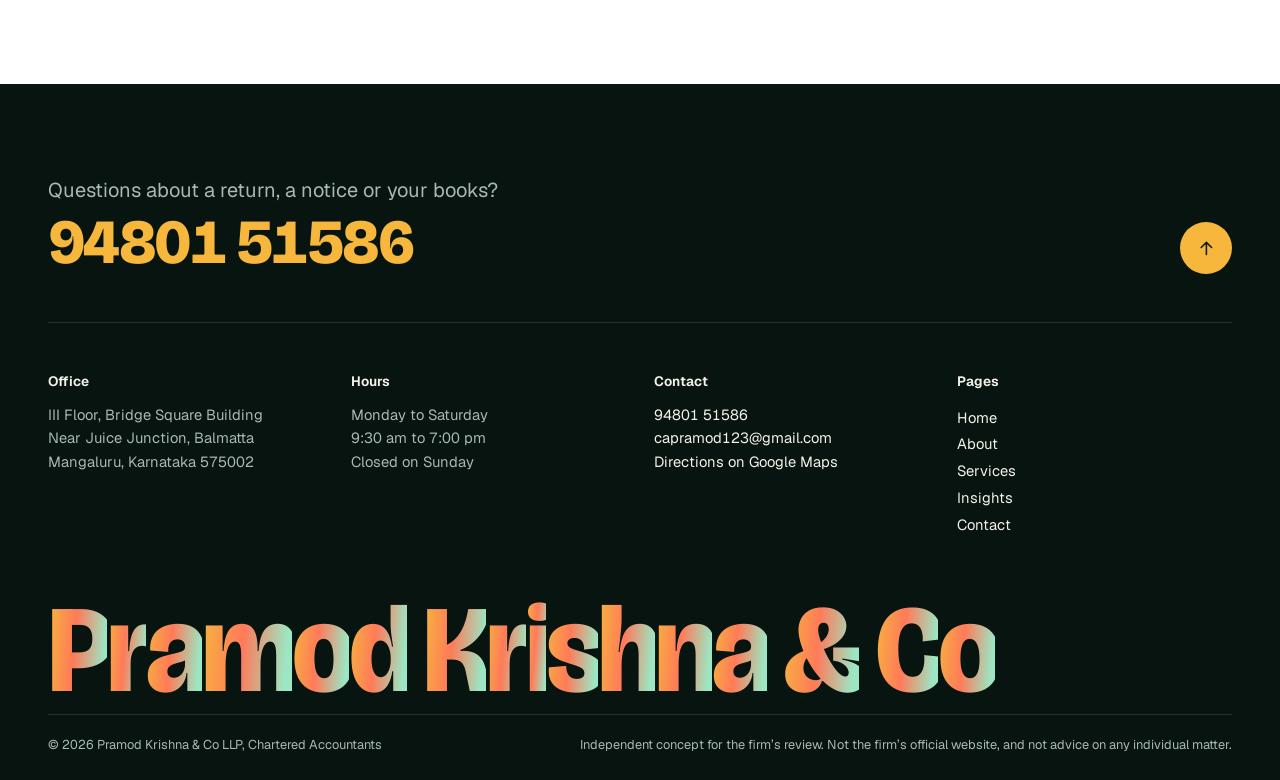
==== commit e1c46c92: "Redesign site with motion and Tikku Rebuild the site as a responsive, interactive concept with a new" ====
--- a/index.html
+++ b/index.html
@@ -2,170 +2,588 @@
 <html lang="en-IN">
   <head>
     <meta charset="utf-8">
-    <meta name="viewport" content="width=device-width, initial-scale=1">
+    <meta name="viewport" content="width=device-width, initial-scale=1, viewport-fit=cover">
     <meta name="robots" content="noindex, nofollow">
-    <meta name="theme-color" content="#f8f6f1">
-    <meta name="description" content="A prospective website concept for Pramod Krishna &amp; Co LLP, Chartered Accountants in Mangaluru.">
+    <meta name="theme-color" content="#07140f">
+    <meta name="color-scheme" content="light">
+    <title>Pramod Krishna &amp; Co LLP | Chartered Accountants in Balmatta, Mangaluru</title>
+    <meta name="description" content="Income tax, GST, audit and accounting from Pramod Krishna &amp; Co LLP, III Floor, Bridge Square, Balmatta, Mangaluru. Open Monday to Saturday, 9:30 am to 7:00 pm. Website concept, not approved by the firm.">
     <meta property="og:type" content="website">
     <meta property="og:locale" content="en_IN">
-    <meta property="og:title" content="Pramod Krishna &amp; Co LLP | Chartered Accountants">
-    <meta property="og:description" content="A prospective website concept for a Chartered Accountancy firm in Mangaluru.">
-    <title>Pramod Krishna &amp; Co LLP | Chartered Accountants</title>
+    <meta property="og:site_name" content="Pramod Krishna &amp; Co LLP (website concept)">
+    <meta property="og:title" content="Pramod Krishna &amp; Co LLP | Chartered Accountants in Balmatta, Mangaluru">
+    <meta property="og:description" content="Income tax, GST, audit and accounting from Pramod Krishna &amp; Co LLP, III Floor, Bridge Square, Balmatta, Mangaluru. Open Monday to Saturday, 9:30 am to 7:00 pm. Website concept, not approved by the firm.">
+    <link rel="icon" href="favicon.svg" type="image/svg+xml">
+    <link rel="preload" href="fonts/bricolage-var.woff2" as="font" type="font/woff2" crossorigin>
+    <link rel="preload" href="fonts/geist-var.woff2" as="font" type="font/woff2" crossorigin>
     <link rel="stylesheet" href="styles.css">
+    <script>
+      (function (d, w) {
+        var r = d.documentElement;
+        r.classList.add("js");
+        if (!(w.matchMedia && w.matchMedia("(prefers-reduced-motion: reduce)").matches)) r.classList.add("fx");
+        try {
+          if (localStorage.getItem("pkc-review-notes") === "on") r.dataset.notes = "on";
+          if (sessionStorage.getItem("pkc-curtain") === "1") r.classList.add("is-arriving");
+        } catch (e) {}
+        setTimeout(function () {
+          if (!w.__pkcReady) r.classList.remove("fx", "is-arriving");
+        }, 2500);
+      })(document, window);
+    </script>
+    <script src="vendor/gsap.min.js" defer></script>
+    <script src="vendor/ScrollTrigger.min.js" defer></script>
+    <script src="vendor/lenis.min.js" defer></script>
     <script src="site-effects.js" defer></script>
   </head>
   <body>
-    <div class="reading-progress" aria-hidden="true"><span></span></div>
     <a class="skip-link" href="#main">Skip to content</a>
-    <div class="concept-notice">Independent website concept · Not authorized or approved by the firm</div>
-    <header class="site-header">
-      <a class="wordmark" href="index.html" aria-label="Pramod Krishna and Company LLP, home">
-        <span class="wordmark-name">Pramod Krishna <span>&amp; Co LLP</span></span>
-        <span class="wordmark-description">Chartered Accountants</span>
-      </a>
-      <nav class="desktop-nav" aria-label="Main navigation">
-        <a href="index.html" aria-current="page">Home</a>
-        <a href="about.html">About</a>
-        <a href="services.html">Services</a>
-        <a href="insights.html">Insights</a>
-        <a href="contact.html">Contact</a>
-      </nav>
-      <a class="header-contact" href="contact.html">Contact the office <span aria-hidden="true">↗</span></a>
-      <details class="mobile-nav">
-        <summary aria-label="Toggle navigation menu"><span></span><span></span></summary>
-        <nav class="mobile-menu-list" aria-label="Mobile navigation">
-          <p class="mobile-menu-heading">Navigate</p>
-          <a href="index.html" aria-current="page"><span class="menu-number">01</span><span>Home</span><span class="menu-arrow" aria-hidden="true">↗</span></a>
-          <a href="about.html"><span class="menu-number">02</span><span>About</span><span class="menu-arrow" aria-hidden="true">↗</span></a>
-          <a href="services.html"><span class="menu-number">03</span><span>Services</span><span class="menu-arrow" aria-hidden="true">↗</span></a>
-          <a href="insights.html"><span class="menu-number">04</span><span>Insights</span><span class="menu-arrow" aria-hidden="true">↗</span></a>
-          <a href="contact.html"><span class="menu-number">05</span><span>Contact</span><span class="menu-arrow" aria-hidden="true">↗</span></a>
+    <div class="curtain" aria-hidden="true"><span class="curtain-coin"></span><span class="curtain-mark">PK&amp;Co</span></div>
+    <div class="cursor is-hidden" aria-hidden="true"><span class="cursor-dot"></span><span class="cursor-ring"><span class="cursor-label"></span></span></div>
+
+    <aside class="banner" aria-label="Website status">
+      <p><strong>Independent concept.</strong> <span class="banner-long">Not authorised or approved by the firm.</span><span class="banner-short">Not approved by the firm.</span></p>
+      <button class="notes-toggle" type="button" aria-pressed="false" data-notes-toggle hidden>
+        <span class="notes-toggle-track" aria-hidden="true"></span>
+        <span class="notes-toggle-label">Review notes</span>
+      </button>
+    </aside>
+
+    <header class="header" data-header>
+      <div class="header-inner">
+        <a class="brand" href="index.html" aria-current="page">
+          <span class="brand-mark" aria-hidden="true">PK</span>
+          <span class="brand-text"><span class="brand-name" translate="no">Pramod Krishna &amp; Co LLP</span><span class="brand-role">Chartered Accountants</span></span>
+        </a>
+        <nav class="nav" aria-label="Main">
+          <a href="about.html"><span class="roll" data-text="About"><span>About</span></span></a>
+          <a href="services.html"><span class="roll" data-text="Services"><span>Services</span></span></a>
+          <a href="insights.html"><span class="roll" data-text="Insights"><span>Insights</span></span></a>
+          <a href="contact.html"><span class="roll" data-text="Contact"><span>Contact</span></span></a>
         </nav>
-      </details>
+        <div class="header-end">
+          <span class="status status-pill" data-status><span class="status-dot" aria-hidden="true"></span><span class="status-text">Mon–Sat, 9:30–7:00</span></span>
+          <a class="pill" href="tel:+919480151586" data-magnetic data-cursor="Call"><span class="roll" data-text="Call the office"><span>Call the office</span></span></a>
+        </div>
+        <details class="menu" data-menu>
+          <summary aria-label="Menu"><span class="menu-icon" aria-hidden="true"><span></span><span></span></span></summary>
+          <div class="menu-panel">
+            <nav aria-label="Main">
+              <a href="index.html" aria-current="page"><span class="menu-index">01</span><span class="menu-word">Home</span><svg class="arrow" viewBox="0 0 24 24" aria-hidden="true"><path d="M5 12h14M13 6l6 6-6 6"/></svg></a>
+              <a href="about.html"><span class="menu-index">02</span><span class="menu-word">About</span><svg class="arrow" viewBox="0 0 24 24" aria-hidden="true"><path d="M5 12h14M13 6l6 6-6 6"/></svg></a>
+              <a href="services.html"><span class="menu-index">03</span><span class="menu-word">Services</span><svg class="arrow" viewBox="0 0 24 24" aria-hidden="true"><path d="M5 12h14M13 6l6 6-6 6"/></svg></a>
+              <a href="insights.html"><span class="menu-index">04</span><span class="menu-word">Insights</span><svg class="arrow" viewBox="0 0 24 24" aria-hidden="true"><path d="M5 12h14M13 6l6 6-6 6"/></svg></a>
+              <a href="contact.html"><span class="menu-index">05</span><span class="menu-word">Contact</span><svg class="arrow" viewBox="0 0 24 24" aria-hidden="true"><path d="M5 12h14M13 6l6 6-6 6"/></svg></a>
+            </nav>
+            <div class="menu-foot">
+              <p class="status" data-status><span class="status-dot" aria-hidden="true"></span><span class="status-text">Mon–Sat, 9:30–7:00</span></p>
+              <a class="menu-call" href="tel:+919480151586"><svg class="icon-phone" viewBox="0 0 24 24" aria-hidden="true"><path d="M5 4h4l2 5-2.5 1.5a11 11 0 0 0 5 5L15 13l5 2v4a2 2 0 0 1-2 2A16 16 0 0 1 3 6a2 2 0 0 1 2-2"/></svg><span>94801&nbsp;51586</span></a>
+              <p>III Floor, Bridge Square, Balmatta, Mangaluru</p>
+            </div>
+          </div>
+        </details>
+      </div>
     </header>
 
+    <div class="tikku" data-tikku>
+      <div class="tikku-bubble" data-tikku-bubble aria-live="polite"></div>
+      <div class="tikku-panel" id="tikku-panel" role="dialog" aria-label="Quick help from Tikku" data-tikku-panel hidden>
+        <div class="tp-head">
+          <p class="tp-hello" data-tikku-hello>Hi, I&rsquo;m Tikku.</p>
+          <button class="tp-close" type="button" aria-label="Close quick help" data-tikku-close><span aria-hidden="true"></span></button>
+        </div>
+        <p class="status tp-status" data-status><span class="status-dot" aria-hidden="true"></span><span class="status-text">Mon–Sat, 9:30 am to 7:00 pm</span></p>
+        <ul class="tp-actions">
+          <li><a href="tel:+919480151586" data-cursor="Call"><svg class="icon-phone" viewBox="0 0 24 24" aria-hidden="true"><path d="M5 4h4l2 5-2.5 1.5a11 11 0 0 0 5 5L15 13l5 2v4a2 2 0 0 1-2 2A16 16 0 0 1 3 6a2 2 0 0 1 2-2"/></svg><span>Call 94801&nbsp;51586</span></a></li>
+          <li><a href="https://www.google.com/maps/search/?api=1&amp;query=Pramod+Krishna+%26+Co+LLP%2C+Bridge+Square%2C+Balmatta%2C+Mangaluru" target="_blank" rel="noopener" data-cursor="Map"><svg viewBox="0 0 24 24" aria-hidden="true"><path d="M12 21s-7-6.2-7-12a7 7 0 0 1 14 0c0 5.8-7 12-7 12z"/><circle cx="12" cy="9" r="2.5"/></svg><span>Get directions</span></a></li>
+          <li>
+            <button type="button" aria-expanded="false" aria-controls="tp-hours" data-accordion><svg viewBox="0 0 24 24" aria-hidden="true"><circle cx="12" cy="12" r="9"/><path d="M12 7v5l3 2"/></svg><span>Office hours</span><span class="acc-chev" aria-hidden="true"></span></button>
+            <div class="acc-body" id="tp-hours" hidden>
+              <table class="hours hours-mini" data-hours>
+                <caption class="visually-hidden">Office hours</caption>
+                <tbody>
+                  <tr data-day="1"><th scope="row">Monday</th><td>9:30 am – 7:00 pm</td></tr>
+                  <tr data-day="2"><th scope="row">Tuesday</th><td>9:30 am – 7:00 pm</td></tr>
+                  <tr data-day="3"><th scope="row">Wednesday</th><td>9:30 am – 7:00 pm</td></tr>
+                  <tr data-day="4"><th scope="row">Thursday</th><td>9:30 am – 7:00 pm</td></tr>
+                  <tr data-day="5"><th scope="row">Friday</th><td>9:30 am – 7:00 pm</td></tr>
+                  <tr data-day="6"><th scope="row">Saturday</th><td>9:30 am – 7:00 pm</td></tr>
+                  <tr data-day="0"><th scope="row">Sunday</th><td>Closed</td></tr>
+                </tbody>
+              </table>
+            </div>
+          </li>
+          <li><a href="services.html#taxation"><svg viewBox="0 0 24 24" aria-hidden="true"><path d="M6 3h9l4 4v14H6z"/><path d="M9 12h7M9 16h7M9 8h3"/></svg><span>What should I bring?</span></a></li>
+        </ul>
+        <button class="tp-hide" type="button" data-tikku-hide>Hide Tikku</button>
+      </div>
+      <button class="tikku-btn" type="button" aria-expanded="false" aria-controls="tikku-panel" aria-label="Tikku: quick help with hours, directions and calling the office" data-tikku-btn data-cursor="Hi!">
+        <span class="tikku-body" data-tikku-body>
+          <svg class="tk" viewBox="0 0 120 140" aria-hidden="true" focusable="false">
+            <defs>
+              <radialGradient id="tkBody" cx="36%" cy="30%" r="78%">
+                <stop offset="0" stop-color="#FFE7A8"/>
+                <stop offset=".5" stop-color="#F6BC45"/>
+                <stop offset="1" stop-color="#DB8E1C"/>
+              </radialGradient>
+            </defs>
+            <ellipse class="tk-shadow" cx="60" cy="133" rx="25" ry="4.5"/>
+            <g class="tk-all">
+              <g class="tk-feet"><ellipse cx="46" cy="124" rx="9.5" ry="5.5"/><ellipse cx="74" cy="124" rx="9.5" ry="5.5"/></g>
+              <g class="tk-arm tk-arm-l"><path d="M20 78c-9 3-13 10-13 18"/></g>
+              <g class="tk-arm tk-arm-r"><path d="M100 76c9-3 14-10 15-19"/></g>
+              <g class="tk-antenna"><path class="tk-stalk" d="M60 32V17"/><path class="tk-tick" d="M49 10l7 7 13-14"/></g>
+              <circle class="tk-body" cx="60" cy="76" r="44"/>
+              <circle class="tk-rim" cx="60" cy="76" r="36"/>
+              <g class="tk-face">
+                <g class="tk-eye tk-eye-l"><ellipse cx="45" cy="70" rx="9.5" ry="11"/><circle class="tk-pupil" cx="45" cy="71" r="4.6"/><circle class="tk-glint" cx="47" cy="68.5" r="1.5"/></g>
+                <g class="tk-eye tk-eye-r"><ellipse cx="75" cy="70" rx="9.5" ry="11"/><circle class="tk-pupil" cx="75" cy="71" r="4.6"/><circle class="tk-glint" cx="77" cy="68.5" r="1.5"/></g>
+                <ellipse class="tk-cheek" cx="34" cy="86" rx="5.5" ry="3.2"/>
+                <ellipse class="tk-cheek" cx="86" cy="86" rx="5.5" ry="3.2"/>
+                <path class="tk-mouth tk-smile" d="M51 88c5 7 13 7 18 0"/>
+                <ellipse class="tk-mouth tk-oh" cx="60" cy="91" rx="4.5" ry="5.5"/>
+                <path class="tk-mouth tk-sleep" d="M54 90h12"/>
+              </g>
+              <g class="tk-zzz"><text x="92" y="30">z</text><text x="100" y="18">z</text><text x="106" y="8">z</text></g>
+            </g>
+          </svg>
+        </span>
+      </button>
+      <button class="tikku-peek" type="button" aria-label="Show Tikku" data-tikku-show hidden><svg class="tick" viewBox="0 0 24 24" aria-hidden="true"><path d="M2.8 13.4c2.1 1 3.7 2.9 5.1 5.4C10.4 13 14.8 8 21.2 4.2"/></svg></button>
+    </div>
+
     <main id="main">
-      <section class="hero page-width" aria-labelledby="hero-title">
-        <div class="hero-copy">
-          <p class="eyebrow"><span class="eyebrow-rule"></span> Chartered Accountants <span class="eyebrow-separator">/</span> Mangaluru</p>
-          <h1 id="hero-title">Clarity in numbers.<br><em>Confidence in decisions.</em></h1>
-          <p class="hero-intro">A considered approach to accounting, taxation and the financial responsibilities behind everyday decisions.</p>
-          <div class="hero-actions">
-            <a class="button button-dark" href="services.html">Explore proposed services <span aria-hidden="true">↗</span></a>
-            <a class="text-link" href="contact.html">Contact the office <span aria-hidden="true">↗</span></a>
-          </div>
-        </div>
-        <div class="hero-visual" aria-hidden="true">
-          <div class="folio-scene">
-            <div class="folio-shadow"></div>
-            <div class="folio-stack">
-              <div class="folio-sheet folio-sheet-back"></div>
-              <div class="folio-sheet folio-sheet-middle"></div>
-              <div class="folio-sheet folio-sheet-front">
-                <div class="folio-header">
-                  <span></span>
-                  <span></span>
-                </div>
-                <div class="folio-title-lines"><span></span><span></span></div>
-                <div class="folio-table">
-                  <div><span></span><span></span></div>
-                  <div><span></span><span></span></div>
-                  <div><span></span><span></span></div>
-                  <div><span></span><span></span></div>
-                  <div><span></span><span></span></div>
-                </div>
-                <div class="folio-total"></div>
-              </div>
+      <section class="hero" data-hero aria-labelledby="hero-title" data-tikku-say="Hi, I&rsquo;m Tikku! Tap me for hours, directions or a quick call.">
+        <div class="aurora" aria-hidden="true"><span class="blob b1"></span><span class="blob b2"></span><span class="blob b3"></span><span class="blob b4"></span></div>
+        <div class="grid-glow" aria-hidden="true"></div>
+        <div class="hero-inner wrap">
+          <div class="hero-copy">
+            <p class="eyebrow-pill" data-hero-fade><span class="pill-coin" aria-hidden="true">&#8377;</span>Chartered Accountants &middot; Balmatta, Mangaluru</p>
+            <h1 id="hero-title" class="hero-title">
+              <span class="visually-hidden">Your income tax, GST returns, audit and books, sorted.</span>
+              <span class="hero-lines" aria-hidden="true" data-split>
+                <span class="ln"><span>Your</span></span>
+                <span class="ln"><span class="rotator" data-rotator><span class="rot-word">income tax</span><span class="rot-word">GST returns</span><span class="rot-word">audit</span><span class="rot-word">books</span></span></span>
+                <span class="ln"><span>sorted<span class="hero-dot">.</span></span></span>
+              </span>
+            </h1>
+            <p class="hero-lede" data-hero-fade><strong translate="no">Pramod Krishna &amp; Co LLP</strong> is a chartered accountancy practice on the third floor of Bridge Square in Balmatta, working since 2017.</p>
+            <div class="hero-actions" data-hero-fade>
+              <a class="btn btn-saffron" href="tel:+919480151586" data-magnetic data-cursor="Call"><span class="btn-fill" aria-hidden="true"></span><svg class="icon-phone" viewBox="0 0 24 24" aria-hidden="true"><path d="M5 4h4l2 5-2.5 1.5a11 11 0 0 0 5 5L15 13l5 2v4a2 2 0 0 1-2 2A16 16 0 0 1 3 6a2 2 0 0 1 2-2"/></svg><span class="roll" data-text="Call 94801 51586"><span>Call 94801&nbsp;51586</span></span></a>
+              <a class="btn btn-glass" href="services.html" data-magnetic data-cursor="Open"><span class="btn-fill" aria-hidden="true"></span><span class="roll" data-text="See what we handle"><span>See what we handle</span></span></a>
             </div>
-            <span class="folio-caption">A considered view of the detail</span>
-          </div>
-        </div>
-        <div class="hero-footnote" aria-label="Concept details">
-          <p><span>Location</span> Mangaluru, Karnataka</p>
-          <p><span>Service scope</span> Suggested areas awaiting firm confirmation</p>
-        </div>
-      </section>
-
-      <section class="intro-section section-pad" aria-labelledby="intro-title">
-        <div class="page-width intro-grid">
-          <p class="section-index">A measured perspective</p>
-          <div class="intro-main">
-            <h2 id="intro-title">Good financial decisions start with a clear picture.</h2>
-            <div class="intro-detail">
-              <p>Accounting and compliance involve more than deadlines and documents. They call for accurate information, sound judgment and a clear understanding of what comes next.</p>
-              <a class="text-link" href="about.html">About the firm <span aria-hidden="true">↗</span></a>
+            <p class="note" role="note"><b>To confirm</b><span>Hours, phone, email, the address and &ldquo;since 2017&rdquo; are taken from public directory listings (ThreeBestRated, Justdial). The firm has not confirmed them.</span></p>
+          </div>
+          <div class="hero-stage" aria-hidden="true" data-stage>
+            <div class="fcard fc-itr" data-depth="1.2"><span class="fc-icon"><svg class="tick" viewBox="0 0 24 24" aria-hidden="true"><path d="M2.8 13.4c2.1 1 3.7 2.9 5.1 5.4C10.4 13 14.8 8 21.2 4.2"/></svg></span><span><b>Return filed</b><small>Refund &#8377;4,210 on its way</small></span></div>
+            <div class="fcard fc-gst" data-depth="0.7"><span class="fc-badge">GSTR-3B</span><b>12 of 12 filed</b><span class="fc-bar"><i></i></span></div>
+            <div class="fcard fc-form" data-depth="1.6"><span class="fc-doc"></span><span><b>Form 16</b><small>Received</small></span></div>
+            <div class="fcard fc-open" data-depth="0.9"><p class="status" data-status><span class="status-dot"></span><span class="status-text">Mon–Sat, 9:30–7:00</span></p></div>
+            <div class="mascot-slot" data-mascot-slot></div>
+            <div class="stage-ring r1"></div><div class="stage-ring r2"></div>
+          </div>
+        </div>
+        <div class="hero-bottom wrap" data-hero-fade>
+          <p>III Floor, Bridge Square, near Juice Junction</p>
+          <p class="scroll-cue"><span aria-hidden="true"></span>Scroll</p>
+        </div>
+      </section>
+
+      <div class="marquee" data-marquee aria-hidden="true">
+        <div class="marquee-track"><span>Income tax returns</span><i class="mq-dot"></i><span>GST filings</span><i class="mq-dot"></i><span>Statutory audit</span><i class="mq-dot"></i><span>Tax audit</span><i class="mq-dot"></i><span>Bookkeeping</span><i class="mq-dot"></i><span>Financial statements</span><i class="mq-dot"></i><span>CMA data</span><i class="mq-dot"></i><span>Business advisory</span><i class="mq-dot"></i><span>Income tax returns</span><i class="mq-dot"></i><span>GST filings</span><i class="mq-dot"></i><span>Statutory audit</span><i class="mq-dot"></i><span>Tax audit</span><i class="mq-dot"></i><span>Bookkeeping</span><i class="mq-dot"></i><span>Financial statements</span><i class="mq-dot"></i><span>CMA data</span><i class="mq-dot"></i><span>Business advisory</span><i class="mq-dot"></i></div>
+      </div>
+
+      <section class="say" aria-label="How the work is done" data-tikku-say="Paper or PDF, both are fine.">
+        <div class="wrap">
+          <p class="say-text" data-highlight>Bring the pile of papers. Form 16, bank statements, invoices, that notice you have been avoiding. It gets sorted, reconciled and filed, and you get a plain explanation of what it all means.</p>
+        </div>
+      </section>
+
+      <section class="story" data-story aria-labelledby="story-title" data-tikku-say="Watch the pile sort itself out. Satisfying, right?">
+        <div class="story-pin wrap">
+          <div class="story-copy">
+            <p class="label">How it works</p>
+            <h2 id="story-title" class="display-2" data-split><span class="ln"><span>From a shoebox</span></span><span class="ln"><span>to a finished file.</span></span></h2>
+            <ol class="story-steps">
+              <li data-step><span class="step-num">1</span><div><h3>You bring what you have</h3><p>Form 16, statements, invoices, receipts, last year&rsquo;s return, any notices. Paper or PDF.</p></div></li>
+              <li data-step><span class="step-num">2</span><div><h3>It gets sorted and checked</h3><p>Each document is matched against your bank, the GST portal and the department&rsquo;s own records.</p></div></li>
+              <li data-step><span class="step-num">3</span><div><h3>Filed, and explained</h3><p>Returns filed and books closed, with a plain note on what was filed and what is due next.</p></div></li>
+            </ol>
+          </div>
+          <div class="story-stage" aria-hidden="true">
+            <div class="docs">
+              <div class="doc d-form16" data-doc>
+                <p class="doc-title">Form 16</p>
+                <p class="doc-sub">TDS certificate</p>
+                <dl><div><dt>Gross salary</dt><dd>&#8377;&thinsp;9,84,000</dd></div><div><dt>Tax deducted</dt><dd>&#8377;&thinsp;62,400</dd></div></dl>
+
+              </div>
+              <div class="doc d-invoice" data-doc>
+                <p class="doc-title">Tax invoice</p>
+                <p class="doc-sub">GSTIN 29AAAAA0000A1Z5</p>
+                <dl><div><dt>Taxable value</dt><dd>&#8377;&thinsp;1,20,000</dd></div><div><dt>GST 18%</dt><dd>&#8377;&thinsp;21,600</dd></div></dl>
+
+              </div>
+              <div class="doc d-bank" data-doc>
+                <p class="doc-title">Bank statement</p>
+                <p class="doc-sub">Savings &middot; Apr&ndash;Mar</p>
+                <dl><div><dt>Interest</dt><dd>&#8377;&thinsp;18,240</dd></div><div><dt>Entries</dt><dd>312</dd></div></dl>
+
+              </div>
+              <div class="doc d-rent" data-doc>
+                <p class="doc-title">Rent receipt</p>
+                <p class="doc-sub">Received with thanks</p>
+                <dl><div><dt>March</dt><dd>&#8377;&thinsp;22,000</dd></div></dl>
+
+              </div>
+              <div class="doc d-ais" data-doc>
+                <p class="doc-title">Annual information</p>
+                <p class="doc-sub">As reported to the department</p>
+                <dl><div><dt>Dividend</dt><dd>&#8377;&thinsp;6,120</dd></div><div><dt>Securities sold</dt><dd>&#8377;&thinsp;2,40,000</dd></div></dl>
+
+              </div>
+              <div class="doc d-bill" data-doc>
+                <p class="doc-title">Purchase bill</p>
+                <p class="doc-sub">Credit, 30 days</p>
+                <dl><div><dt>Goods</dt><dd>&#8377;&thinsp;84,000</dd></div><div><dt>IGST 18%</dt><dd>&#8377;&thinsp;15,120</dd></div></dl>
+
+              </div>
+              <div class="doc d-notice" data-doc>
+                <p class="doc-title">Tax notice</p>
+                <p class="doc-sub">Response required</p>
+                <dl><div><dt>Mismatch</dt><dd>&#8377;&thinsp;6,120</dd></div><div><dt>Reply within</dt><dd>30 days</dd></div></dl>
+                <span class="doc-stamp">Reply due</span>
+              </div>
+              <div class="doc d-itr" data-doc>
+                <p class="doc-title">Last year&rsquo;s return</p>
+                <p class="doc-sub">Acknowledgement</p>
+                <dl><div><dt>Total income</dt><dd>&#8377;&thinsp;8,76,300</dd></div><div><dt>Refund</dt><dd>&#8377;&thinsp;4,210</dd></div></dl>
+
+              </div>
             </div>
-          </div>
-        </div>
-      </section>
-
-      <section class="services-preview section-pad" aria-labelledby="services-title">
-        <div class="page-width">
-          <div class="section-heading">
-            <div>
-              <p class="eyebrow"><span class="eyebrow-rule"></span> For review</p>
-              <h2 id="services-title">Proposed service areas</h2>
+            <div class="ledger" data-ledger>
+              <p class="ledger-head"><span>Year-end file</span><span class="ledger-chip">Done</span></p>
+              <ul>
+                <li><span>Income tax return</span><svg class="tick" viewBox="0 0 24 24" aria-hidden="true"><path d="M2.8 13.4c2.1 1 3.7 2.9 5.1 5.4C10.4 13 14.8 8 21.2 4.2"/></svg></li>
+                <li><span>GST returns, 12 of 12</span><svg class="tick" viewBox="0 0 24 24" aria-hidden="true"><path d="M2.8 13.4c2.1 1 3.7 2.9 5.1 5.4C10.4 13 14.8 8 21.2 4.2"/></svg></li>
+                <li><span>Bank reconciled</span><svg class="tick" viewBox="0 0 24 24" aria-hidden="true"><path d="M2.8 13.4c2.1 1 3.7 2.9 5.1 5.4C10.4 13 14.8 8 21.2 4.2"/></svg></li>
+                <li><span>Notice answered</span><svg class="tick" viewBox="0 0 24 24" aria-hidden="true"><path d="M2.8 13.4c2.1 1 3.7 2.9 5.1 5.4C10.4 13 14.8 8 21.2 4.2"/></svg></li>
+              </ul>
+              <p class="ledger-total"><span>All figures agree</span><svg class="tick" viewBox="0 0 24 24" aria-hidden="true"><path d="M2.8 13.4c2.1 1 3.7 2.9 5.1 5.4C10.4 13 14.8 8 21.2 4.2"/></svg></p>
             </div>
-            <p class="section-aside">These suggested areas are drafts for discussion. The firm must confirm its current services and approve all descriptions before publication.</p>
-          </div>
-          <div class="service-preview-list">
-            <a class="service-preview-item" href="services.html#taxation"><span class="service-number">01</span><span class="service-name">Taxation &amp; tax advisory</span><span class="service-summary">Tax-related responsibilities and questions, subject to the firm’s confirmed scope.</span><span class="item-arrow" aria-hidden="true">↗</span></a>
-            <a class="service-preview-item" href="services.html#gst"><span class="service-number">02</span><span class="service-name">GST &amp; compliance</span><span class="service-summary">Records, filings and compliance processes, pending firm confirmation.</span><span class="item-arrow" aria-hidden="true">↗</span></a>
-            <a class="service-preview-item" href="services.html#audit"><span class="service-number">03</span><span class="service-name">Audit &amp; assurance</span><span class="service-summary">Potential audit or assurance work within approved professional appointments.</span><span class="item-arrow" aria-hidden="true">↗</span></a>
-            <a class="service-preview-item" href="services.html#accounting"><span class="service-number">04</span><span class="service-name">Accounting &amp; reporting</span><span class="service-summary">Records and financial reporting, based on an agreed engagement scope.</span><span class="item-arrow" aria-hidden="true">↗</span></a>
-          </div>
-          <div class="section-end-link"><a class="text-link" href="services.html">Review all proposed areas <span aria-hidden="true">↗</span></a></div>
-        </div>
-      </section>
-
-      <section class="approach-band section-pad" aria-labelledby="approach-title">
-        <div class="page-width approach-grid">
-          <div class="approach-heading">
-            <p class="eyebrow eyebrow-light"><span class="eyebrow-rule"></span> A working approach</p>
-            <h2 id="approach-title">Care in the detail.<br>Clarity in the next step.</h2>
-            <p class="approach-note">Proposed principles for the firm to review and confirm.</p>
-          </div>
-          <div class="approach-list">
-            <article><span class="approach-symbol" aria-hidden="true">—</span><div><h3>Understand the context</h3><p>Begin with the requirements, records and circumstances relevant to the work.</p></div></article>
-            <article><span class="approach-symbol" aria-hidden="true">—</span><div><h3>Work carefully</h3><p>Handle financial information with professional care and attention to detail.</p></div></article>
-            <article><span class="approach-symbol" aria-hidden="true">—</span><div><h3>Make requirements clear</h3><p>Set out the information needed and explain the next steps in plain language.</p></div></article>
-          </div>
-        </div>
-      </section>
-
-      <section class="insights-preview section-pad" aria-labelledby="insights-title">
-        <div class="page-width insights-grid">
+          </div>
+        </div>
+      </section>
+
+      <section class="work" aria-labelledby="work-title" data-tikku-say="Six areas of work. Keep scrolling, they stack up.">
+        <div class="wrap">
+          <div class="section-head">
+            <p class="label label-light">What we handle</p>
+            <h2 id="work-title" class="display-2" data-split><span class="ln"><span>Six areas of work,</span></span><span class="ln"><span><em>one office.</em></span></span></h2>
+          </div>
+          <div class="stack">
+            <article class="stack-card t-forest" style="--i:0" data-stack-card>
+              <div class="sc-inner">
+                <div class="sc-top">
+                  <span class="sc-num">01<span>/06</span></span>
+                  <svg class="svc-icon" viewBox="0 0 64 64" aria-hidden="true" data-draw><path d="M14 6h28l10 10v42H14z"/><path d="M42 6v10h10"/><path d="M24 26h16M24 33h16M31 26c6 0 6 7 0 7h-5l12 12"/></svg>
+                </div>
+                <div class="sc-main">
+                  <h3 class="sc-title">Taxation &amp; tax advisory</h3>
+                  <p class="sc-line">Returns, advance tax and replies to notices, for salaried people, professionals and businesses.</p>
+                </div>
+                <ul class="sc-list">
+                  <li><svg class="tick" viewBox="0 0 24 24" aria-hidden="true"><path d="M2.8 13.4c2.1 1 3.7 2.9 5.1 5.4C10.4 13 14.8 8 21.2 4.2"/></svg><span>Income tax returns and the computation behind each one</span></li>
+                  <li><svg class="tick" viewBox="0 0 24 24" aria-hidden="true"><path d="M2.8 13.4c2.1 1 3.7 2.9 5.1 5.4C10.4 13 14.8 8 21.2 4.2"/></svg><span>Advance tax estimates during the year</span></li>
+                  <li><svg class="tick" viewBox="0 0 24 24" aria-hidden="true"><path d="M2.8 13.4c2.1 1 3.7 2.9 5.1 5.4C10.4 13 14.8 8 21.2 4.2"/></svg><span>Replies to notices, and representation in assessments</span></li>
+                </ul>
+                <a class="sc-link" href="services.html#taxation" data-cursor="Open"><span class="roll" data-text="Read the detail"><span>Read the detail</span></span> <svg class="arrow" viewBox="0 0 24 24" aria-hidden="true"><path d="M5 12h14M13 6l6 6-6 6"/></svg></a>
+              </div>
+            </article>
+            <article class="stack-card t-saffron" style="--i:1" data-stack-card>
+              <div class="sc-inner">
+                <div class="sc-top">
+                  <span class="sc-num">02<span>/06</span></span>
+                  <svg class="svc-icon" viewBox="0 0 64 64" aria-hidden="true" data-draw><rect x="8" y="12" width="22" height="30" rx="2"/><rect x="34" y="22" width="22" height="30" rx="2"/><path d="M13 20h12M13 26h12M39 30h12M39 36h12"/><path d="M24 50c6 4 14 4 20-2M44 48v-5h-5"/></svg>
+                </div>
+                <div class="sc-main">
+                  <h3 class="sc-title">GST &amp; compliance</h3>
+                  <p class="sc-line">Registration, monthly or quarterly returns, and matching input credit to what suppliers have filed.</p>
+                </div>
+                <ul class="sc-list">
+                  <li><svg class="tick" viewBox="0 0 24 24" aria-hidden="true"><path d="M2.8 13.4c2.1 1 3.7 2.9 5.1 5.4C10.4 13 14.8 8 21.2 4.2"/></svg><span>Registration, amendments and cancellation</span></li>
+                  <li><svg class="tick" viewBox="0 0 24 24" aria-hidden="true"><path d="M2.8 13.4c2.1 1 3.7 2.9 5.1 5.4C10.4 13 14.8 8 21.2 4.2"/></svg><span>Monthly or quarterly returns</span></li>
+                  <li><svg class="tick" viewBox="0 0 24 24" aria-hidden="true"><path d="M2.8 13.4c2.1 1 3.7 2.9 5.1 5.4C10.4 13 14.8 8 21.2 4.2"/></svg><span>Reconciling input tax credit with supplier filings</span></li>
+                </ul>
+                <a class="sc-link" href="services.html#gst" data-cursor="Open"><span class="roll" data-text="Read the detail"><span>Read the detail</span></span> <svg class="arrow" viewBox="0 0 24 24" aria-hidden="true"><path d="M5 12h14M13 6l6 6-6 6"/></svg></a>
+              </div>
+            </article>
+            <article class="stack-card t-mint" style="--i:2" data-stack-card>
+              <div class="sc-inner">
+                <div class="sc-top">
+                  <span class="sc-num">03<span>/06</span></span>
+                  <svg class="svc-icon" viewBox="0 0 64 64" aria-hidden="true" data-draw><circle cx="27" cy="27" r="16"/><path d="M39 39l15 15"/><path d="M19 27.5c2 1 3.4 2.6 4.6 4.8 2.5-5.2 6-9 10.6-11.8"/></svg>
+                </div>
+                <div class="sc-main">
+                  <h3 class="sc-title">Audit &amp; assurance</h3>
+                  <p class="sc-line">Statutory and tax audits where the law requires one, and independent reviews where it doesn&rsquo;t.</p>
+                </div>
+                <ul class="sc-list">
+                  <li><svg class="tick" viewBox="0 0 24 24" aria-hidden="true"><path d="M2.8 13.4c2.1 1 3.7 2.9 5.1 5.4C10.4 13 14.8 8 21.2 4.2"/></svg><span>Statutory audits of companies and LLPs</span></li>
+                  <li><svg class="tick" viewBox="0 0 24 24" aria-hidden="true"><path d="M2.8 13.4c2.1 1 3.7 2.9 5.1 5.4C10.4 13 14.8 8 21.2 4.2"/></svg><span>Tax audits, where turnover or receipts cross the limit</span></li>
+                  <li><svg class="tick" viewBox="0 0 24 24" aria-hidden="true"><path d="M2.8 13.4c2.1 1 3.7 2.9 5.1 5.4C10.4 13 14.8 8 21.2 4.2"/></svg><span>Internal audits and reviews of specific processes</span></li>
+                </ul>
+                <a class="sc-link" href="services.html#audit" data-cursor="Open"><span class="roll" data-text="Read the detail"><span>Read the detail</span></span> <svg class="arrow" viewBox="0 0 24 24" aria-hidden="true"><path d="M5 12h14M13 6l6 6-6 6"/></svg></a>
+              </div>
+            </article>
+            <article class="stack-card t-sky" style="--i:3" data-stack-card>
+              <div class="sc-inner">
+                <div class="sc-top">
+                  <span class="sc-num">04<span>/06</span></span>
+                  <svg class="svc-icon" viewBox="0 0 64 64" aria-hidden="true" data-draw><path d="M10 12h20c3 0 4 2 4 4v38c0-2-1-4-4-4H10z"/><path d="M54 12H38c-3 0-4 2-4 4v38c0-2 1-4 4-4h16z"/><path d="M15 22h12M15 29h12M15 36h8M40 22h9M40 29h9M40 36h9"/></svg>
+                </div>
+                <div class="sc-main">
+                  <h3 class="sc-title">Accounting &amp; bookkeeping</h3>
+                  <p class="sc-line">Books kept, balances reconciled, and the year closed on time.</p>
+                </div>
+                <ul class="sc-list">
+                  <li><svg class="tick" viewBox="0 0 24 24" aria-hidden="true"><path d="M2.8 13.4c2.1 1 3.7 2.9 5.1 5.4C10.4 13 14.8 8 21.2 4.2"/></svg><span>Day-to-day bookkeeping</span></li>
+                  <li><svg class="tick" viewBox="0 0 24 24" aria-hidden="true"><path d="M2.8 13.4c2.1 1 3.7 2.9 5.1 5.4C10.4 13 14.8 8 21.2 4.2"/></svg><span>Bank, party and ledger reconciliations</span></li>
+                  <li><svg class="tick" viewBox="0 0 24 24" aria-hidden="true"><path d="M2.8 13.4c2.1 1 3.7 2.9 5.1 5.4C10.4 13 14.8 8 21.2 4.2"/></svg><span>Month-end and year-end closing</span></li>
+                </ul>
+                <a class="sc-link" href="services.html#accounting" data-cursor="Open"><span class="roll" data-text="Read the detail"><span>Read the detail</span></span> <svg class="arrow" viewBox="0 0 24 24" aria-hidden="true"><path d="M5 12h14M13 6l6 6-6 6"/></svg></a>
+              </div>
+            </article>
+            <article class="stack-card t-coral" style="--i:4" data-stack-card>
+              <div class="sc-inner">
+                <div class="sc-top">
+                  <span class="sc-num">05<span>/06</span></span>
+                  <svg class="svc-icon" viewBox="0 0 64 64" aria-hidden="true" data-draw><path d="M8 54h48"/><path d="M14 54V36h8v18M28 54V24h8v30M42 54V14h8v40"/><path d="M12 28l12-10 10 6 16-14"/></svg>
+                </div>
+                <div class="sc-main">
+                  <h3 class="sc-title">Financial reporting</h3>
+                  <p class="sc-line">Financial statements, and the projections and CMA data banks ask for.</p>
+                </div>
+                <ul class="sc-list">
+                  <li><svg class="tick" viewBox="0 0 24 24" aria-hidden="true"><path d="M2.8 13.4c2.1 1 3.7 2.9 5.1 5.4C10.4 13 14.8 8 21.2 4.2"/></svg><span>Annual financial statements with notes and schedules</span></li>
+                  <li><svg class="tick" viewBox="0 0 24 24" aria-hidden="true"><path d="M2.8 13.4c2.1 1 3.7 2.9 5.1 5.4C10.4 13 14.8 8 21.2 4.2"/></svg><span>Projections and CMA data for bank loans</span></li>
+                  <li><svg class="tick" viewBox="0 0 24 24" aria-hidden="true"><path d="M2.8 13.4c2.1 1 3.7 2.9 5.1 5.4C10.4 13 14.8 8 21.2 4.2"/></svg><span>Periodic reports for owners and management</span></li>
+                </ul>
+                <a class="sc-link" href="services.html#reporting" data-cursor="Open"><span class="roll" data-text="Read the detail"><span>Read the detail</span></span> <svg class="arrow" viewBox="0 0 24 24" aria-hidden="true"><path d="M5 12h14M13 6l6 6-6 6"/></svg></a>
+              </div>
+            </article>
+            <article class="stack-card t-ink" style="--i:5" data-stack-card>
+              <div class="sc-inner">
+                <div class="sc-top">
+                  <span class="sc-num">06<span>/06</span></span>
+                  <svg class="svc-icon" viewBox="0 0 64 64" aria-hidden="true" data-draw><circle cx="32" cy="32" r="22"/><path d="M40 24l-5 11-11 5 5-11z"/><path d="M32 6v5M32 53v5M6 32h5M53 32h5"/></svg>
+                </div>
+                <div class="sc-main">
+                  <h3 class="sc-title">Business &amp; financial advisory</h3>
+                  <p class="sc-line">Business structure, registrations and the tax side of larger decisions.</p>
+                </div>
+                <ul class="sc-list">
+                  <li><svg class="tick" viewBox="0 0 24 24" aria-hidden="true"><path d="M2.8 13.4c2.1 1 3.7 2.9 5.1 5.4C10.4 13 14.8 8 21.2 4.2"/></svg><span>Choosing a structure: proprietorship, partnership, LLP or company</span></li>
+                  <li><svg class="tick" viewBox="0 0 24 24" aria-hidden="true"><path d="M2.8 13.4c2.1 1 3.7 2.9 5.1 5.4C10.4 13 14.8 8 21.2 4.2"/></svg><span>Registrations when a business starts or changes</span></li>
+                  <li><svg class="tick" viewBox="0 0 24 24" aria-hidden="true"><path d="M2.8 13.4c2.1 1 3.7 2.9 5.1 5.4C10.4 13 14.8 8 21.2 4.2"/></svg><span>The tax effect of a sale, purchase or restructuring</span></li>
+                </ul>
+                <a class="sc-link" href="services.html#advisory" data-cursor="Open"><span class="roll" data-text="Read the detail"><span>Read the detail</span></span> <svg class="arrow" viewBox="0 0 24 24" aria-hidden="true"><path d="M5 12h14M13 6l6 6-6 6"/></svg></a>
+              </div>
+            </article>
+          </div>
+          <p class="note" role="note"><b>To confirm</b><span>The service list and descriptions are drafts. Remove or rewrite anything the firm does not offer.</span></p>
+        </div>
+      </section>
+
+      <section class="bento-section" aria-labelledby="bento-title" data-tikku-say="Tick off what you have before you visit!">
+        <div class="wrap">
+          <div class="section-head">
+            <p class="label">Visit the office</p>
+            <h2 id="bento-title" class="display-2" data-split><span class="ln"><span>Third floor,</span></span><span class="ln"><span><em>Bridge Square.</em></span></span></h2>
+          </div>
+          <div class="bento">
+            <article class="tile tile-hours" data-tile data-tilt>
+              <div class="tile-head"><p class="tile-label">Office hours</p><p class="status" data-status><span class="status-dot"></span><span class="status-text">Mon–Sat, 9:30–7:00</span></p></div>
+              <div class="hours-viz">
+                <svg class="clock" viewBox="0 0 100 100" aria-hidden="true" data-clock>
+                <circle class="clock-face" cx="50" cy="50" r="46"/>
+                <line class="clock-tick" x1="50" y1="8" x2="50" y2="15" transform="rotate(0 50 50)"/><line class="clock-tick" x1="50" y1="8" x2="50" y2="12" transform="rotate(30 50 50)"/><line class="clock-tick" x1="50" y1="8" x2="50" y2="12" transform="rotate(60 50 50)"/><line class="clock-tick" x1="50" y1="8" x2="50" y2="15" transform="rotate(90 50 50)"/><line class="clock-tick" x1="50" y1="8" x2="50" y2="12" transform="rotate(120 50 50)"/><line class="clock-tick" x1="50" y1="8" x2="50" y2="12" transform="rotate(150 50 50)"/><line class="clock-tick" x1="50" y1="8" x2="50" y2="15" transform="rotate(180 50 50)"/><line class="clock-tick" x1="50" y1="8" x2="50" y2="12" transform="rotate(210 50 50)"/><line class="clock-tick" x1="50" y1="8" x2="50" y2="12" transform="rotate(240 50 50)"/><line class="clock-tick" x1="50" y1="8" x2="50" y2="15" transform="rotate(270 50 50)"/><line class="clock-tick" x1="50" y1="8" x2="50" y2="12" transform="rotate(300 50 50)"/><line class="clock-tick" x1="50" y1="8" x2="50" y2="12" transform="rotate(330 50 50)"/>
+                <line class="clock-h" data-clock-h x1="50" y1="50" x2="50" y2="28"/>
+                <line class="clock-m" data-clock-m x1="50" y1="50" x2="50" y2="16"/>
+                <line class="clock-s" data-clock-s x1="50" y1="58" x2="50" y2="12"/>
+                <circle class="clock-pin" cx="50" cy="50" r="3.2"/>
+              </svg>
+                <ol class="week" data-week>
+                  <li data-day="1" class=""><span class="week-bar"><i></i></span><span>M</span></li><li data-day="2" class=""><span class="week-bar"><i></i></span><span>T</span></li><li data-day="3" class=""><span class="week-bar"><i></i></span><span>W</span></li><li data-day="4" class=""><span class="week-bar"><i></i></span><span>T</span></li><li data-day="5" class=""><span class="week-bar"><i></i></span><span>F</span></li><li data-day="6" class=""><span class="week-bar"><i></i></span><span>S</span></li><li data-day="0" class="is-off"><span class="week-bar"><i></i></span><span>S</span></li>
+                </ol>
+              </div>
+              <p class="tile-foot">Monday to Saturday, 9:30 am to 7:00 pm. Closed Sunday. Times in IST.</p>
+            </article>
+            <a class="tile tile-call" href="tel:+919480151586" data-tile data-tilt data-cursor="Call">
+              <p class="tile-label">Call the office</p>
+              <span class="call-icon"><svg class="icon-phone" viewBox="0 0 24 24" aria-hidden="true"><path d="M5 4h4l2 5-2.5 1.5a11 11 0 0 0 5 5L15 13l5 2v4a2 2 0 0 1-2 2A16 16 0 0 1 3 6a2 2 0 0 1 2-2"/></svg></span>
+              <p class="tile-big">94801&nbsp;51586</p>
+              <p class="tile-foot">During office hours <svg class="arrow" viewBox="0 0 24 24" aria-hidden="true"><path d="M5 12h14M13 6l6 6-6 6"/></svg></p>
+            </a>
+            <article class="tile tile-since" data-tile data-tilt>
+              <p class="tile-label">In practice since</p>
+              <p class="odometer" data-odometer="2017" aria-label="2017">
+                <span class="odo-col" aria-hidden="true"><span class="odo-strip"><span>0</span><span>1</span><span>2</span><span>3</span><span>4</span><span>5</span><span>6</span><span>7</span><span>8</span><span>9</span></span></span><span class="odo-col" aria-hidden="true"><span class="odo-strip"><span>0</span><span>1</span><span>2</span><span>3</span><span>4</span><span>5</span><span>6</span><span>7</span><span>8</span><span>9</span></span></span><span class="odo-col" aria-hidden="true"><span class="odo-strip"><span>0</span><span>1</span><span>2</span><span>3</span><span>4</span><span>5</span><span>6</span><span>7</span><span>8</span><span>9</span></span></span><span class="odo-col" aria-hidden="true"><span class="odo-strip"><span>0</span><span>1</span><span>2</span><span>3</span><span>4</span><span>5</span><span>6</span><span>7</span><span>8</span><span>9</span></span></span>
+                <span class="odo-static">2017</span>
+              </p>
+              <p class="tile-foot">An LLP of chartered accountants in Balmatta.</p>
+            </article>
+            <article class="tile tile-bring" data-tile>
+              <p class="tile-label">Before your first visit</p>
+              <ul class="bring-check" data-checklist>
+                <li><button type="button" aria-pressed="false" data-check><span class="check-box"><svg class="tick" viewBox="0 0 24 24" aria-hidden="true"><path d="M2.8 13.4c2.1 1 3.7 2.9 5.1 5.4C10.4 13 14.8 8 21.2 4.2"/></svg></span><span>PAN and Aadhaar</span></button></li>
+                <li><button type="button" aria-pressed="false" data-check><span class="check-box"><svg class="tick" viewBox="0 0 24 24" aria-hidden="true"><path d="M2.8 13.4c2.1 1 3.7 2.9 5.1 5.4C10.4 13 14.8 8 21.2 4.2"/></svg></span><span>Form 16</span></button></li>
+                <li><button type="button" aria-pressed="false" data-check><span class="check-box"><svg class="tick" viewBox="0 0 24 24" aria-hidden="true"><path d="M2.8 13.4c2.1 1 3.7 2.9 5.1 5.4C10.4 13 14.8 8 21.2 4.2"/></svg></span><span>Bank statements</span></button></li>
+                <li><button type="button" aria-pressed="false" data-check><span class="check-box"><svg class="tick" viewBox="0 0 24 24" aria-hidden="true"><path d="M2.8 13.4c2.1 1 3.7 2.9 5.1 5.4C10.4 13 14.8 8 21.2 4.2"/></svg></span><span>Last year&rsquo;s return</span></button></li>
+              </ul>
+              <p class="tile-foot"><span data-check-count>0 of 4</span> ready. <a href="services.html">Full lists by service</a></p>
+            </article>
+            <a class="tile tile-map" href="https://www.google.com/maps/search/?api=1&amp;query=Pramod+Krishna+%26+Co+LLP%2C+Bridge+Square%2C+Balmatta%2C+Mangaluru" target="_blank" rel="noopener" data-tile data-tilt data-cursor="Map">
+              <svg class="mini-map" viewBox="0 0 300 200" aria-hidden="true">
+                <path class="road road-main" d="M-10 150 C 60 140, 110 120, 165 100 S 260 50, 320 40"/>
+                <path class="road" d="M90 -10 C 100 50, 120 90, 150 115 S 190 180, 200 220"/>
+                <path class="road road-thin" d="M-10 70 C 60 80, 130 75, 210 95"/>
+              </svg>
+              <span class="pin" aria-hidden="true"><span class="pin-dot"></span></span>
+              <div class="tile-map-copy">
+                <p class="tile-label">Find us</p>
+                <p class="tile-mid">Near Juice Junction, Balmatta</p>
+                <p class="tile-foot">Open in Google Maps <svg class="arrow" viewBox="0 0 24 24" aria-hidden="true"><path d="M7 17 17 7M9 7h8v8"/></svg></p>
+              </div>
+            </a>
+            <article class="tile tile-roof" data-tile>
+              <div class="roof" aria-hidden="true" data-tiles><svg viewBox="0 0 480 310" preserveAspectRatio="xMidYMid slice" aria-hidden="true"><g class="tile-row"><path class="rtile t-warm" d="M-32 231h64v25.3q0 20.7 -32 20.7q-32 0 -32 -20.7z"/><path class="tile-ridge" d="M0 237v33.1"/><path class="rtile" d="M32 231h64v25.3q0 20.7 -32 20.7q-32 0 -32 -20.7z"/><path class="tile-ridge" d="M64 237v33.1"/><path class="rtile" d="M96 231h64v25.3q0 20.7 -32 20.7q-32 0 -32 -20.7z"/><path class="tile-ridge" d="M128 237v33.1"/><path class="rtile" d="M160 231h64v25.3q0 20.7 -32 20.7q-32 0 -32 -20.7z"/><path class="tile-ridge" d="M192 237v33.1"/><path class="rtile" d="M224 231h64v25.3q0 20.7 -32 20.7q-32 0 -32 -20.7z"/><path class="tile-ridge" d="M256 237v33.1"/><path class="rtile" d="M288 231h64v25.3q0 20.7 -32 20.7q-32 0 -32 -20.7z"/><path class="tile-ridge" d="M320 237v33.1"/><path class="rtile" d="M352 231h64v25.3q0 20.7 -32 20.7q-32 0 -32 -20.7z"/><path class="tile-ridge" d="M384 237v33.1"/><path class="rtile" d="M416 231h64v25.3q0 20.7 -32 20.7q-32 0 -32 -20.7z"/><path class="tile-ridge" d="M448 237v33.1"/></g><g class="tile-row"><path class="rtile" d="M0 198h64v25.3q0 20.7 -32 20.7q-32 0 -32 -20.7z"/><path class="tile-ridge" d="M32 204v33.1"/><path class="rtile" d="M64 198h64v25.3q0 20.7 -32 20.7q-32 0 -32 -20.7z"/><path class="tile-ridge" d="M96 204v33.1"/><path class="rtile" d="M128 198h64v25.3q0 20.7 -32 20.7q-32 0 -32 -20.7z"/><path class="tile-ridge" d="M160 204v33.1"/><path class="rtile" d="M192 198h64v25.3q0 20.7 -32 20.7q-32 0 -32 -20.7z"/><path class="tile-ridge" d="M224 204v33.1"/><path class="rtile t-warm" d="M256 198h64v25.3q0 20.7 -32 20.7q-32 0 -32 -20.7z"/><path class="tile-ridge" d="M288 204v33.1"/><path class="rtile" d="M320 198h64v25.3q0 20.7 -32 20.7q-32 0 -32 -20.7z"/><path class="tile-ridge" d="M352 204v33.1"/><path class="rtile" d="M384 198h64v25.3q0 20.7 -32 20.7q-32 0 -32 -20.7z"/><path class="tile-ridge" d="M416 204v33.1"/><path class="rtile t-warm" d="M448 198h64v25.3q0 20.7 -32 20.7q-32 0 -32 -20.7z"/><path class="tile-ridge" d="M480 204v33.1"/></g><g class="tile-row"><path class="rtile" d="M-32 165h64v25.3q0 20.7 -32 20.7q-32 0 -32 -20.7z"/><path class="tile-ridge" d="M0 171v33.1"/><path class="rtile" d="M32 165h64v25.3q0 20.7 -32 20.7q-32 0 -32 -20.7z"/><path class="tile-ridge" d="M64 171v33.1"/><path class="rtile t-warm" d="M96 165h64v25.3q0 20.7 -32 20.7q-32 0 -32 -20.7z"/><path class="tile-ridge" d="M128 171v33.1"/><path class="rtile" d="M160 165h64v25.3q0 20.7 -32 20.7q-32 0 -32 -20.7z"/><path class="tile-ridge" d="M192 171v33.1"/><path class="rtile" d="M224 165h64v25.3q0 20.7 -32 20.7q-32 0 -32 -20.7z"/><path class="tile-ridge" d="M256 171v33.1"/><path class="rtile" d="M288 165h64v25.3q0 20.7 -32 20.7q-32 0 -32 -20.7z"/><path class="tile-ridge" d="M320 171v33.1"/><path class="rtile" d="M352 165h64v25.3q0 20.7 -32 20.7q-32 0 -32 -20.7z"/><path class="tile-ridge" d="M384 171v33.1"/><path class="rtile" d="M416 165h64v25.3q0 20.7 -32 20.7q-32 0 -32 -20.7z"/><path class="tile-ridge" d="M448 171v33.1"/></g><g class="tile-row"><path class="rtile t-warm" d="M0 132h64v25.3q0 20.7 -32 20.7q-32 0 -32 -20.7z"/><path class="tile-ridge" d="M32 138v33.1"/><path class="rtile" d="M64 132h64v25.3q0 20.7 -32 20.7q-32 0 -32 -20.7z"/><path class="tile-ridge" d="M96 138v33.1"/><path class="rtile" d="M128 132h64v25.3q0 20.7 -32 20.7q-32 0 -32 -20.7z"/><path class="tile-ridge" d="M160 138v33.1"/><path class="rtile" d="M192 132h64v25.3q0 20.7 -32 20.7q-32 0 -32 -20.7z"/><path class="tile-ridge" d="M224 138v33.1"/><path class="rtile" d="M256 132h64v25.3q0 20.7 -32 20.7q-32 0 -32 -20.7z"/><path class="tile-ridge" d="M288 138v33.1"/><path class="rtile" d="M320 132h64v25.3q0 20.7 -32 20.7q-32 0 -32 -20.7z"/><path class="tile-ridge" d="M352 138v33.1"/><path class="rtile t-warm" d="M384 132h64v25.3q0 20.7 -32 20.7q-32 0 -32 -20.7z"/><path class="tile-ridge" d="M416 138v33.1"/><path class="rtile" d="M448 132h64v25.3q0 20.7 -32 20.7q-32 0 -32 -20.7z"/><path class="tile-ridge" d="M480 138v33.1"/></g><g class="tile-row"><path class="rtile t-warm" d="M-32 99h64v25.3q0 20.7 -32 20.7q-32 0 -32 -20.7z"/><path class="tile-ridge" d="M0 105v33.1"/><path class="rtile" d="M32 99h64v25.3q0 20.7 -32 20.7q-32 0 -32 -20.7z"/><path class="tile-ridge" d="M64 105v33.1"/><path class="rtile" d="M96 99h64v25.3q0 20.7 -32 20.7q-32 0 -32 -20.7z"/><path class="tile-ridge" d="M128 105v33.1"/><path class="rtile" d="M160 99h64v25.3q0 20.7 -32 20.7q-32 0 -32 -20.7z"/><path class="tile-ridge" d="M192 105v33.1"/><path class="rtile" d="M224 99h64v25.3q0 20.7 -32 20.7q-32 0 -32 -20.7z"/><path class="tile-ridge" d="M256 105v33.1"/><path class="rtile" d="M288 99h64v25.3q0 20.7 -32 20.7q-32 0 -32 -20.7z"/><path class="tile-ridge" d="M320 105v33.1"/><path class="rtile" d="M352 99h64v25.3q0 20.7 -32 20.7q-32 0 -32 -20.7z"/><path class="tile-ridge" d="M384 105v33.1"/><path class="rtile" d="M416 99h64v25.3q0 20.7 -32 20.7q-32 0 -32 -20.7z"/><path class="tile-ridge" d="M448 105v33.1"/></g><g class="tile-row"><path class="rtile" d="M0 66h64v25.3q0 20.7 -32 20.7q-32 0 -32 -20.7z"/><path class="tile-ridge" d="M32 72v33.1"/><path class="rtile t-warm" d="M64 66h64v25.3q0 20.7 -32 20.7q-32 0 -32 -20.7z"/><path class="tile-ridge" d="M96 72v33.1"/><path class="rtile" d="M128 66h64v25.3q0 20.7 -32 20.7q-32 0 -32 -20.7z"/><path class="tile-ridge" d="M160 72v33.1"/><path class="rtile" d="M192 66h64v25.3q0 20.7 -32 20.7q-32 0 -32 -20.7z"/><path class="tile-ridge" d="M224 72v33.1"/><path class="rtile t-warm" d="M256 66h64v25.3q0 20.7 -32 20.7q-32 0 -32 -20.7z"/><path class="tile-ridge" d="M288 72v33.1"/><path class="rtile t-warm" d="M320 66h64v25.3q0 20.7 -32 20.7q-32 0 -32 -20.7z"/><path class="tile-ridge" d="M352 72v33.1"/><path class="rtile" d="M384 66h64v25.3q0 20.7 -32 20.7q-32 0 -32 -20.7z"/><path class="tile-ridge" d="M416 72v33.1"/><path class="rtile" d="M448 66h64v25.3q0 20.7 -32 20.7q-32 0 -32 -20.7z"/><path class="tile-ridge" d="M480 72v33.1"/></g><g class="tile-row"><path class="rtile" d="M-32 33h64v25.3q0 20.7 -32 20.7q-32 0 -32 -20.7z"/><path class="tile-ridge" d="M0 39v33.1"/><path class="rtile" d="M32 33h64v25.3q0 20.7 -32 20.7q-32 0 -32 -20.7z"/><path class="tile-ridge" d="M64 39v33.1"/><path class="rtile" d="M96 33h64v25.3q0 20.7 -32 20.7q-32 0 -32 -20.7z"/><path class="tile-ridge" d="M128 39v33.1"/><path class="rtile" d="M160 33h64v25.3q0 20.7 -32 20.7q-32 0 -32 -20.7z"/><path class="tile-ridge" d="M192 39v33.1"/><path class="rtile" d="M224 33h64v25.3q0 20.7 -32 20.7q-32 0 -32 -20.7z"/><path class="tile-ridge" d="M256 39v33.1"/><path class="rtile t-warm" d="M288 33h64v25.3q0 20.7 -32 20.7q-32 0 -32 -20.7z"/><path class="tile-ridge" d="M320 39v33.1"/><path class="rtile" d="M352 33h64v25.3q0 20.7 -32 20.7q-32 0 -32 -20.7z"/><path class="tile-ridge" d="M384 39v33.1"/><path class="rtile" d="M416 33h64v25.3q0 20.7 -32 20.7q-32 0 -32 -20.7z"/><path class="tile-ridge" d="M448 39v33.1"/></g><g class="tile-row"><path class="rtile" d="M0 0h64v25.3q0 20.7 -32 20.7q-32 0 -32 -20.7z"/><path class="tile-ridge" d="M32 6v33.1"/><path class="rtile" d="M64 0h64v25.3q0 20.7 -32 20.7q-32 0 -32 -20.7z"/><path class="tile-ridge" d="M96 6v33.1"/><path class="rtile t-warm" d="M128 0h64v25.3q0 20.7 -32 20.7q-32 0 -32 -20.7z"/><path class="tile-ridge" d="M160 6v33.1"/><path class="rtile" d="M192 0h64v25.3q0 20.7 -32 20.7q-32 0 -32 -20.7z"/><path class="tile-ridge" d="M224 6v33.1"/><path class="rtile" d="M256 0h64v25.3q0 20.7 -32 20.7q-32 0 -32 -20.7z"/><path class="tile-ridge" d="M288 6v33.1"/><path class="rtile" d="M320 0h64v25.3q0 20.7 -32 20.7q-32 0 -32 -20.7z"/><path class="tile-ridge" d="M352 6v33.1"/><path class="rtile t-warm" d="M384 0h64v25.3q0 20.7 -32 20.7q-32 0 -32 -20.7z"/><path class="tile-ridge" d="M416 6v33.1"/><path class="rtile" d="M448 0h64v25.3q0 20.7 -32 20.7q-32 0 -32 -20.7z"/><path class="tile-ridge" d="M480 6v33.1"/></g></svg></div>
+              <div class="tile-roof-copy">
+                <p class="tile-label">Address</p>
+                <p class="tile-mid">III Floor, Bridge Square Building, Balmatta, Mangaluru 575002</p>
+              </div>
+            </article>
+          </div>
+          <p class="note" role="note"><b>To confirm</b><span>Listings give the PIN as both 575002 and 575003.</span></p>
+        </div>
+      </section>
+
+      <section class="year" data-year aria-labelledby="year-title" data-tikku-say="That red needle? That&rsquo;s this month.">
+        <div class="wrap year-grid">
+          <div class="year-copy">
+            <p class="label">The year at a glance</p>
+            <h2 id="year-title" class="display-2" data-split><span class="ln"><span>April to March,</span></span><span class="ln"><span><em>mapped.</em></span></span></h2>
+            <p class="year-intro">Most tax and accounting work follows the Indian financial year. Hover or tap a row to find it on the dial.</p>
+            <ul class="legend">
+              <li class="legend-item" data-ring="gst" tabindex="0">
+                <span class="legend-swatch s-gst" aria-hidden="true"></span>
+                <span class="legend-text"><strong>GST returns</strong><span>Every month, or every quarter, depending on how the business is registered.</span></span>
+              </li>
+              <li class="legend-item" data-ring="advance" tabindex="0">
+                <span class="legend-swatch s-advance" aria-hidden="true"></span>
+                <span class="legend-text"><strong>Advance tax</strong><span>Paid in four instalments during the year it relates to.</span></span>
+              </li>
+              <li class="legend-item" data-ring="close" tabindex="0">
+                <span class="legend-swatch s-close" aria-hidden="true"></span>
+                <span class="legend-text"><strong>Closing the books</strong><span>The year ends on 31 March. Accounts are closed and reconciled in the weeks after.</span></span>
+              </li>
+              <li class="legend-item" data-ring="audit" tabindex="0">
+                <span class="legend-swatch s-audit" aria-hidden="true"></span>
+                <span class="legend-text"><strong>Audits</strong><span>Where an audit applies, it usually runs through the months after year-end.</span></span>
+              </li>
+              <li class="legend-item" data-ring="itr" tabindex="0">
+                <span class="legend-swatch s-itr" aria-hidden="true"></span>
+                <span class="legend-text"><strong>Income tax returns</strong><span>Due after year-end. Cases that need an audit have a later date.</span></span>
+              </li>
+            </ul>
+            <p class="year-fine">A general pattern only. Due dates are set by law, change by notification and differ from case to case.</p>
+            <p class="note" role="note"><b>To confirm</b><span>Check this calendar against current income tax and GST law before publishing.</span></p>
+          </div>
+          <div class="dial-wrap">
+            <svg class="dial" viewBox="0 0 600 600" role="img" aria-labelledby="dial-desc" data-dial>
+              <desc id="dial-desc">A circular calendar of the financial year from April to March, showing when GST returns, advance tax, closing the books, audits and income tax returns usually fall.</desc>
+              <line class="divider" x1="300" y1="216" x2="300" y2="42"/>
+              <text class="month-label" data-m="0" x="373.5" y="25.68">Apr</text>
+              <line class="divider" x1="342" y1="227.25" x2="429" y2="76.57"/>
+              <text class="month-label" data-m="1" x="500.82" y="99.18">May</text>
+              <line class="divider" x1="372.75" y1="258" x2="523.43" y2="171"/>
+              <text class="month-label" data-m="2" x="574.32" y="226.5">Jun</text>
+              <line class="divider" x1="384" y1="300" x2="558" y2="300"/>
+              <text class="month-label" data-m="3" x="574.32" y="373.5">Jul</text>
+              <line class="divider" x1="372.75" y1="342" x2="523.43" y2="429"/>
+              <text class="month-label" data-m="4" x="500.82" y="500.82">Aug</text>
+              <line class="divider" x1="342" y1="372.75" x2="429" y2="523.43"/>
+              <text class="month-label" data-m="5" x="373.5" y="574.32">Sep</text>
+              <line class="divider" x1="300" y1="384" x2="300" y2="558"/>
+              <text class="month-label" data-m="6" x="226.5" y="574.32">Oct</text>
+              <line class="divider" x1="258" y1="372.75" x2="171" y2="523.43"/>
+              <text class="month-label" data-m="7" x="99.18" y="500.82">Nov</text>
+              <line class="divider" x1="227.25" y1="342" x2="76.57" y2="429"/>
+              <text class="month-label" data-m="8" x="25.68" y="373.5">Dec</text>
+              <line class="divider" x1="216" y1="300" x2="42" y2="300"/>
+              <text class="month-label" data-m="9" x="25.68" y="226.5">Jan</text>
+              <line class="divider" x1="227.25" y1="258" x2="76.57" y2="171"/>
+              <text class="month-label" data-m="10" x="99.18" y="99.18">Feb</text>
+              <line class="divider" x1="258" y1="227.25" x2="171" y2="76.57"/>
+              <text class="month-label" data-m="11" x="226.5" y="25.68">Mar</text>
+              <circle class="track" cx="300" cy="300" r="240"/>
+              <circle class="track" cx="300" cy="300" r="206"/>
+              <circle class="track" cx="300" cy="300" r="172"/>
+              <circle class="track" cx="300" cy="300" r="138"/>
+              <circle class="track" cx="300" cy="300" r="104"/>
+              <g class="ring r-gst"><circle data-dot cx="362.12" cy="68.18" r="6"/><circle data-dot cx="469.71" cy="130.29" r="6"/><circle data-dot cx="531.82" cy="237.88" r="6"/><circle data-dot cx="531.82" cy="362.12" r="6"/><circle data-dot cx="469.71" cy="469.71" r="6"/><circle data-dot cx="362.12" cy="531.82" r="6"/><circle data-dot cx="237.88" cy="531.82" r="6"/><circle data-dot cx="130.29" cy="469.71" r="6"/><circle data-dot cx="68.18" cy="362.12" r="6"/><circle data-dot cx="68.18" cy="237.88" r="6"/><circle data-dot cx="130.29" cy="130.29" r="6"/><circle data-dot cx="237.88" cy="68.18" r="6"/></g>
+              <g class="ring r-advance"><circle data-dot cx="498.98" cy="246.68" r="9"/><circle data-dot cx="353.32" cy="498.98" r="9"/><circle data-dot cx="101.02" cy="353.32" r="9"/><circle data-dot cx="246.68" cy="101.02" r="9"/></g>
+              <g class="ring r-close"><path class="arc" pathLength="1" d="M314.99 128.65 A172 172 0 0 1 440.89 201.34"/></g>
+              <g class="ring r-audit"><path class="arc" pathLength="1" d="M379.15 186.96 A138 138 0 0 1 312.03 437.47"/></g>
+              <g class="ring r-itr"><path class="arc" pathLength="1" d="M403.6 309.06 A104 104 0 0 1 256.05 394.26"/></g>
+              <g class="needle" data-needle><line x1="300" y1="216" x2="300" y2="38"/><circle cx="300" cy="38" r="6"/></g>
+            </svg>
+            <div class="dial-center" aria-hidden="true"><span class="dial-month" data-dial-month>April</span><span class="dial-sub" data-dial-sub>Month 1 of 12</span></div>
+          </div>
+        </div>
+      </section>
+
+      <section class="teaser" aria-labelledby="teaser-title">
+        <div class="wrap teaser-card" data-tilt>
           <div>
-            <p class="eyebrow"><span class="eyebrow-rule"></span> Notes &amp; explainers</p>
-            <h2 id="insights-title">Useful information,<br>when it is ready.</h2>
-          </div>
-          <div class="insights-empty">
-            <span class="empty-mark" aria-hidden="true"></span>
-            <p>No reviewed articles are available in this concept yet. Any future tax, GST or compliance content should be checked for accuracy and approved before release.</p>
-            <a class="text-link" href="insights.html">About the insights section <span aria-hidden="true">↗</span></a>
-          </div>
+            <p class="label">Notes</p>
+            <h2 id="teaser-title" class="display-3">Plain-language notes on tax and GST are being written.</h2>
+          </div>
+          <a class="btn btn-ink" href="insights.html" data-magnetic data-cursor="Open"><span class="btn-fill" aria-hidden="true"></span><span class="roll" data-text="What they will cover"><span>What they will cover</span></span></a>
         </div>
       </section>
     </main>
 
-    <footer class="site-footer">
-      <div class="page-width footer-main">
-        <div class="footer-brand">
-          <a class="wordmark wordmark-footer" href="index.html">
-            <span class="wordmark-name">Pramod Krishna <span>&amp; Co LLP</span></span>
-            <span class="wordmark-description">Chartered Accountants</span>
-          </a>
-          <p>Bridge Square, Balmatta<br>Mangaluru, Karnataka, India <span class="provisional">(location for confirmation)</span></p>
-        </div>
-        <nav class="footer-nav" aria-label="Footer navigation">
-          <a href="about.html">About</a><a href="services.html">Services</a><a href="insights.html">Insights</a><a href="contact.html">Contact</a>
-        </nav>
-        <div class="footer-note">
-          <p>This is an independent website concept and is not an official or approved firm website.</p>
-          <p>Any published information would be general in nature and not individualized professional advice, subject to the firm’s review.</p>
+    <footer class="footer" data-footer data-tikku-say="That&rsquo;s the bottom. Want the number? Tap me.">
+      <div class="footer-inner wrap">
+        <div class="footer-top">
+          <p class="footer-call">Questions about a return, a notice or your books?<a href="tel:+919480151586" data-cursor="Call">94801&nbsp;51586</a></p>
+          <a class="to-top" href="#main" data-to-top data-magnetic aria-label="Back to top"><svg viewBox="0 0 24 24" aria-hidden="true"><path d="M12 19V5M6 11l6-6 6 6"/></svg></a>
+        </div>
+        <div class="footer-grid">
+          <div>
+            <h2 class="footer-head">Office</h2>
+            <p>III Floor, Bridge Square Building<br>Near Juice Junction, Balmatta<br>Mangaluru, Karnataka 575002</p>
+          </div>
+          <div>
+            <h2 class="footer-head">Hours</h2>
+            <p>Monday to Saturday<br>9:30 am to 7:00 pm<br>Closed on Sunday</p>
+          </div>
+          <div>
+            <h2 class="footer-head">Contact</h2>
+            <p><a href="tel:+919480151586">94801&nbsp;51586</a><br><a href="mailto:capramod123@gmail.com">capramod123@gmail.com</a><br><a href="https://www.google.com/maps/search/?api=1&amp;query=Pramod+Krishna+%26+Co+LLP%2C+Bridge+Square%2C+Balmatta%2C+Mangaluru" target="_blank" rel="noopener">Directions on Google Maps</a></p>
+          </div>
+          <nav aria-label="Footer">
+            <h2 class="footer-head">Pages</h2>
+            <a href="index.html">Home</a><a href="about.html">About</a><a href="services.html">Services</a><a href="insights.html">Insights</a><a href="contact.html">Contact</a>
+          </nav>
+        </div>
+        <p class="footer-name" translate="no" aria-hidden="true" data-footer-name>Pramod Krishna &amp; Co</p>
+        <div class="footer-base">
+          <span>&copy; <span data-year-now>2026</span> <span translate="no">Pramod Krishna &amp; Co LLP</span>, Chartered Accountants</span>
+          <span>Independent concept for the firm&rsquo;s review. Not the firm&rsquo;s official website, and not advice on any individual matter.</span>
         </div>
       </div>
-      <div class="page-width footer-bottom"><span>© <span class="year">2026</span> Pramod Krishna &amp; Co LLP</span><span>Content and professional review required before launch</span></div>
     </footer>
   </body>
 </html>
--- a/styles.css
+++ b/styles.css
@@ -1,37 +1,134 @@
+/* ==========================================================================
+   Pramod Krishna & Co LLP — website concept
+   Modern system: night-green, saffron and paper. Bricolage Grotesque for
+   display, Geist for text. Tikku the mascot lives at the bottom of this file.
+   ========================================================================== */
+
+@font-face {
+  font-family: "Bricolage Grotesque";
+  src: url("fonts/bricolage-var.woff2") format("woff2");
+  font-weight: 200 800;
+  font-stretch: 75% 100%;
+  font-style: normal;
+  font-display: swap;
+}
+
+@font-face {
+  font-family: "Geist";
+  src: url("fonts/geist-var.woff2") format("woff2");
+  font-weight: 300 700;
+  font-style: normal;
+  font-display: swap;
+}
+
+/* ---------- Tokens ---------- */
+
 :root {
-  color-scheme: light;
-  --ink: #172a3a;
-  --ivory: #f8f6f1;
-  --paper: #fff;
-  --slate: #66717d;
-  --line: #e5e0d7;
-  --brass: #a68a5b;
-  --brass-dark: #75603f;
-  --serif: "Iowan Old Style", "Palatino Linotype", "Book Antiqua", Georgia, serif;
-  --sans: "Aptos", "Segoe UI", Arial, sans-serif;
-  --page-gutter: clamp(1.25rem, 5.6vw, 5.5rem);
-  --content-width: 82rem;
-}
-
-* {
+  --night: #07140f;
+  --night-2: #0c1f17;
+  --forest: #0f3d2e;
+  --forest-2: #15634a;
+  --ink: #0d1f17;
+  --ink-soft: #52615a;
+  --bg: #f6f4ef;
+  --surface: #ffffff;
+  --line: rgb(13 31 23 / 0.1);
+  --line-dark: rgb(243 241 234 / 0.12);
+  --on-dark: #f3f1ea;
+  --on-dark-soft: #a9b8b0;
+  --saffron: #f6b73c;
+  --saffron-deep: #8a5a00;
+  --mint: #9be7c4;
+  --mint-deep: #1f8a5f;
+  --sky: #c7e3ff;
+  --sky-deep: #2f6fbf;
+  --coral: #ff7a59;
+  --red: #e0482f;
+  --open: #3ddc84;
+
+  --display: "Bricolage Grotesque", "Segoe UI", system-ui, sans-serif;
+  --sans: "Geist", "Segoe UI", system-ui, -apple-system, sans-serif;
+
+  --gutter: clamp(1rem, 4vw, 3rem);
+  --max: 86rem;
+  --header-h: 4.75rem;
+  --r-lg: 1.75rem;
+  --r: 1.25rem;
+  --r-sm: 0.8rem;
+  --section: clamp(4rem, 2.5rem + 6vw, 8rem);
+
+  --ease: cubic-bezier(0.22, 1, 0.36, 1);
+  --ease-back: cubic-bezier(0.34, 1.56, 0.64, 1);
+  --shadow: 0 1px 0 rgb(13 31 23 / 0.04), 0 24px 48px -28px rgb(13 31 23 / 0.35);
+}
+
+/* ---------- Base ---------- */
+
+*,
+*::before,
+*::after {
   box-sizing: border-box;
 }
 
 html {
-  scroll-behavior: smooth;
-  scroll-padding-top: 2rem;
-  background: var(--ivory);
+  -webkit-text-size-adjust: 100%;
+  text-size-adjust: 100%;
+  scroll-padding-top: calc(var(--header-h) + 1rem);
+}
+
+html.lenis,
+html.lenis body {
+  height: auto;
+}
+
+.lenis.lenis-smooth {
+  scroll-behavior: auto !important;
+}
+
+.lenis.lenis-stopped {
+  overflow: hidden;
 }
 
 body {
   margin: 0;
+  overflow-x: clip;
+  background: var(--night);
   color: var(--ink);
-  background: var(--ivory);
   font-family: var(--sans);
   font-size: 1rem;
-  line-height: 1.65;
+  line-height: 1.6;
   -webkit-font-smoothing: antialiased;
-  text-rendering: optimizeLegibility;
+  -webkit-tap-highlight-color: transparent;
+  font-variant-numeric: tabular-nums;
+}
+
+h1,
+h2,
+h3,
+p,
+ul,
+ol,
+dl,
+dd,
+figure {
+  margin: 0;
+}
+
+ul,
+ol {
+  padding: 0;
+  list-style: none;
+}
+
+h1,
+h2,
+h3 {
+  font-weight: 600;
+  text-wrap: balance;
+}
+
+p {
+  text-wrap: pretty;
 }
 
 a {
@@ -39,1754 +136,3936 @@
   text-decoration: none;
 }
 
-a:hover {
-  color: var(--brass-dark);
-}
-
-a:focus-visible,
-summary:focus-visible {
-  outline: 3px solid var(--brass-dark);
-  outline-offset: 4px;
+a,
+button,
+summary {
+  touch-action: manipulation;
+}
+
+button {
+  font: inherit;
+  color: inherit;
+}
+
+svg {
+  flex: none;
+}
+
+:focus-visible {
+  outline: 2px solid var(--saffron);
+  outline-offset: 3px;
+  border-radius: 6px;
+}
+
+main :is(.say, .story, .bento-section, .year, .teaser, .principles, .facts-section, .template-section, .channels, .find, .privacy, .svc-layout) :focus-visible {
+  outline-color: var(--forest-2);
 }
 
 ::selection {
-  color: var(--paper);
+  background: var(--saffron);
+  color: var(--ink);
+}
+
+.visually-hidden {
+  position: absolute !important;
+  width: 1px;
+  height: 1px;
+  margin: -1px;
+  padding: 0;
+  overflow: hidden;
+  clip: rect(0 0 0 0);
+  white-space: nowrap;
+  border: 0;
+}
+
+.wrap {
+  width: min(100% - 2 * var(--gutter), var(--max));
+  margin-inline: auto;
+}
+
+main {
+  position: relative;
+  z-index: 2;
+  background: var(--bg);
+}
+
+.skip-link {
+  position: fixed;
+  top: 0.75rem;
+  left: 0.75rem;
+  z-index: 400;
+  padding: 0.7rem 1rem;
+  border-radius: 999px;
+  background: var(--saffron);
+  color: var(--ink);
+  font-weight: 600;
+  transform: translateY(-200%);
+  transition: transform 0.3s var(--ease);
+}
+
+.skip-link:focus-visible {
+  transform: none;
+}
+
+/* ---------- Type ---------- */
+
+.hero-title,
+.phero-title,
+.display-1,
+.display-2,
+.display-3,
+.svc-title,
+.sc-title,
+.tile-big,
+.footer-name,
+.menu-word,
+.say-text {
+  font-family: var(--display);
+  font-weight: 700;
+  font-stretch: 92%;
+  letter-spacing: -0.035em;
+  line-height: 0.98;
+}
+
+.display-1 {
+  font-size: clamp(2.2rem, 1rem + 4.8vw, 6rem);
+}
+
+.display-2 {
+  font-size: clamp(1.9rem, 0.95rem + 3.6vw, 4.4rem);
+}
+
+.display-3 {
+  font-size: clamp(1.45rem, 1rem + 1.8vw, 2.4rem);
+  line-height: 1.08;
+  letter-spacing: -0.025em;
+}
+
+:is(.display-1, .display-2, .hero-title, .phero-title) em {
+  font-style: normal;
+  background: linear-gradient(95deg, var(--saffron) 10%, var(--coral) 90%);
+  -webkit-background-clip: text;
+  background-clip: text;
+  color: transparent;
+}
+
+:is(.say, .story, .bento-section, .year, .principles, .template-section, .svc-layout) em {
+  background-image: linear-gradient(95deg, var(--forest-2), #1fa06e);
+}
+
+/* Masked lines for headline reveals */
+.ln {
+  display: block;
+  overflow: hidden;
+  padding-bottom: 0.1em;
+  margin-bottom: -0.1em;
+}
+
+.ln > span {
+  display: inline-block;
+}
+
+.label {
+  display: inline-flex;
+  align-items: center;
+  gap: 0.55rem;
+  margin-bottom: 1rem;
+  padding: 0.3rem 0.8rem 0.3rem 0.6rem;
+  border: 1px solid var(--line);
+  border-radius: 999px;
+  background: var(--surface);
+  color: var(--ink-soft);
+  font-size: 0.82rem;
+  font-weight: 550;
+}
+
+.label::before {
+  content: "";
+  width: 0.45rem;
+  height: 0.45rem;
+  border-radius: 50%;
+  background: var(--saffron);
+}
+
+.label-light {
+  border-color: var(--line-dark);
+  background: rgb(243 241 234 / 0.06);
+  color: var(--on-dark-soft);
+}
+
+.section-head {
+  margin-bottom: clamp(2rem, 4vw, 3.5rem);
+}
+
+/* ---------- Icons ---------- */
+
+.tick {
+  width: 1.15em;
+  height: 1.15em;
+  fill: none;
+  stroke: var(--red);
+  stroke-width: 2.8;
+  stroke-linecap: round;
+  stroke-linejoin: round;
+}
+
+.arrow,
+.icon-phone,
+.tp-actions svg,
+.channel-kind svg,
+.to-top svg {
+  width: 1.1em;
+  height: 1.1em;
+  fill: none;
+  stroke: currentColor;
+  stroke-width: 1.8;
+  stroke-linecap: round;
+  stroke-linejoin: round;
+}
+
+.arrow {
+  transition: transform 0.5s var(--ease);
+}
+
+a:hover .arrow {
+  transform: translateX(4px);
+}
+
+/* ---------- Rolling labels ---------- */
+
+.roll {
+  position: relative;
+  display: inline-block;
+  overflow: hidden;
+  vertical-align: top;
+  line-height: 1.3;
+}
+
+.roll > span,
+.roll::after {
+  display: block;
+  transition: transform 0.55s var(--ease);
+}
+
+.roll::after {
+  content: attr(data-text);
+  position: absolute;
+  top: 100%;
+  left: 0;
+  white-space: nowrap;
+}
+
+:is(a, button):is(:hover, :focus-visible) .roll > span,
+:is(a, button):is(:hover, :focus-visible) .roll::after {
+  transform: translateY(-100%);
+}
+
+/* ---------- Buttons ---------- */
+
+.btn {
+  position: relative;
+  isolation: isolate;
+  display: inline-flex;
+  align-items: center;
+  justify-content: center;
+  gap: 0.55rem;
+  min-height: 3rem;
+  padding: 0 1.35rem;
+  overflow: hidden;
+  border: 1px solid transparent;
+  border-radius: 999px;
+  font-size: 0.95rem;
+  font-weight: 600;
+  white-space: nowrap;
+  cursor: pointer;
+  transition: color 0.45s var(--ease), border-color 0.45s var(--ease), transform 0.2s ease;
+}
+
+.btn:active {
+  transform: scale(0.97);
+}
+
+.btn-fill {
+  position: absolute;
+  z-index: -1;
+  left: var(--fx, 50%);
+  top: var(--fy, 50%);
+  width: 0;
+  aspect-ratio: 1;
+  border-radius: 50%;
+  transform: translate(-50%, -50%);
+  transition: width 0.6s var(--ease);
+}
+
+.btn:is(:hover, :focus-visible) .btn-fill {
+  width: 260%;
+}
+
+.btn-saffron {
+  background: var(--saffron);
+  color: var(--ink);
+  box-shadow: 0 10px 30px -10px rgb(246 183 60 / 0.6);
+}
+
+.btn-saffron .btn-fill {
+  background: var(--on-dark);
+}
+
+.btn-glass {
+  border-color: rgb(243 241 234 / 0.25);
+  background: rgb(243 241 234 / 0.06);
+  -webkit-backdrop-filter: blur(8px);
+  backdrop-filter: blur(8px);
+  color: var(--on-dark);
+}
+
+.btn-glass .btn-fill {
+  background: var(--on-dark);
+}
+
+.btn-glass:is(:hover, :focus-visible) {
+  color: var(--ink);
+}
+
+.btn-ink {
   background: var(--ink);
-}
-
-.page-width {
-  width: min(100% - var(--page-gutter) * 2, var(--content-width));
-  margin-inline: auto;
-}
-
-.reading-progress {
-  position: fixed;
-  z-index: 30;
-  top: 0;
-  right: 0;
-  left: 0;
-  height: 2px;
+  color: var(--on-dark);
+  border: 0;
+}
+
+.btn-ink .btn-fill {
+  background: var(--saffron);
+}
+
+.btn-ink:is(:hover, :focus-visible) {
+  color: var(--ink);
+}
+
+.link-arrow {
+  display: inline-flex;
+  align-items: center;
+  gap: 0.5rem;
+  padding-block: 0.35rem;
+  border-bottom: 1.5px solid currentColor;
+  font-weight: 600;
+  white-space: nowrap;
+}
+
+/* Touch ripple (added by script) */
+.ripple {
+  position: absolute;
+  z-index: 0;
+  border-radius: 50%;
+  background: currentColor;
+  opacity: 0.18;
   pointer-events: none;
-}
-
-.reading-progress span {
-  display: block;
-  width: 100%;
-  height: 100%;
-  background: var(--brass);
-  transform: scaleX(var(--reading-progress, 0));
-  transform-origin: left center;
-}
-
-.skip-link {
+  transform: translate(-50%, -50%) scale(0);
+}
+
+/* ---------- Status ---------- */
+
+.status {
+  display: inline-flex;
+  align-items: center;
+  gap: 0.5rem;
+  font-size: 0.88rem;
+  font-weight: 550;
+}
+
+.status-dot {
+  position: relative;
+  flex: none;
+  width: 0.55rem;
+  height: 0.55rem;
+  border-radius: 50%;
+  background: currentColor;
+  opacity: 0.6;
+}
+
+.status.is-open .status-dot {
+  background: var(--open);
+  opacity: 1;
+}
+
+.status.is-open .status-dot::after {
+  content: "";
   position: absolute;
-  z-index: 20;
-  top: 0.5rem;
-  left: 0.5rem;
-  padding: 0.7rem 1rem;
-  transform: translateY(-150%);
-  color: var(--paper);
-  background: var(--ink);
-}
-
-.skip-link:focus {
-  transform: translateY(0);
-}
-
-.concept-notice {
-  min-height: 2rem;
+  inset: -4px;
+  border-radius: 50%;
+  border: 1.5px solid var(--open);
+  animation: ping 2s var(--ease) infinite;
+}
+
+.status.is-closed .status-dot {
+  background: var(--coral);
+  opacity: 1;
+}
+
+.status-lg {
+  font-size: 1rem;
+}
+
+.status-pill {
+  padding: 0.4rem 0.8rem;
+  border-radius: 999px;
+  background: rgb(243 241 234 / 0.08);
+  color: var(--on-dark);
+}
+
+@keyframes ping {
+  from { transform: scale(0.6); opacity: 1; }
+  to { transform: scale(2.3); opacity: 0; }
+}
+
+/* ---------- Concept banner & review notes ---------- */
+
+.banner {
+  position: relative;
+  z-index: 60;
   display: flex;
   align-items: center;
   justify-content: center;
-  padding: 0.35rem var(--page-gutter);
-  color: var(--paper);
-  background: var(--ink);
-  font-size: 0.68rem;
-  letter-spacing: 0.045em;
-  text-align: center;
-}
-
-.site-header {
+  gap: 0.75rem 1.25rem;
+  min-height: 2.25rem;
+  padding: 0.35rem var(--gutter);
+  background: var(--saffron);
+  color: var(--ink);
+  font-size: 0.8rem;
+  line-height: 1.3;
+}
+
+.banner strong {
+  font-weight: 650;
+}
+
+.banner-short {
+  display: none;
+}
+
+.notes-toggle {
+  display: inline-flex;
+  flex: none;
+  align-items: center;
+  gap: 0.45rem;
+  padding: 0.15rem 0;
+  border: 0;
+  background: none;
+  font-weight: 600;
+  cursor: pointer;
+}
+
+.notes-toggle[hidden] {
+  display: none;
+}
+
+.notes-toggle-track {
   position: relative;
-  z-index: 10;
-  display: grid;
-  grid-template-columns: 1fr auto 1fr;
+  width: 1.85rem;
+  height: 1rem;
+  border-radius: 1rem;
+  background: rgb(13 31 23 / 0.3);
+  transition: background-color 0.3s ease;
+}
+
+.notes-toggle-track::after {
+  content: "";
+  position: absolute;
+  top: 50%;
+  left: 0.14rem;
+  width: 0.72rem;
+  height: 0.72rem;
+  border-radius: 50%;
+  background: #fff;
+  transform: translateY(-50%);
+  transition: transform 0.45s var(--ease-back);
+}
+
+.notes-toggle[aria-pressed="true"] .notes-toggle-track {
+  background: var(--red);
+}
+
+.notes-toggle[aria-pressed="true"] .notes-toggle-track::after {
+  transform: translate(0.85rem, -50%);
+}
+
+.note,
+.note-block {
+  display: none;
+}
+
+[data-notes="on"] .note {
+  display: flex;
+  gap: 0.6rem;
+  max-width: 44rem;
+  margin-top: 1.5rem;
+  padding: 0.7rem 0.95rem;
+  overflow: hidden;
+  border: 1px dashed rgb(224 72 47 / 0.6);
+  border-radius: var(--r-sm);
+  background: rgb(224 72 47 / 0.08);
+  color: #a3301d;
+  font-size: 0.88rem;
+  line-height: 1.45;
+}
+
+[data-notes="on"] .note b {
+  flex: none;
+  font-weight: 650;
+}
+
+[data-notes="on"] :is(.hero, .phero, .work, .people, .cta, .standard) .note {
+  border-color: rgb(255 160 140 / 0.5);
+  background: rgb(255 122 89 / 0.1);
+  color: #ffc2b3;
+}
+
+[data-notes="on"] .note-block {
+  display: block;
+  margin-top: 2rem;
+  padding: 1.25rem;
+  overflow: hidden;
+  border: 1px dashed var(--red);
+  border-radius: var(--r);
+}
+
+.note-block-title {
+  margin-bottom: 0.6rem;
+  color: #a3301d;
+  font-weight: 650;
+}
+
+/* ---------- Header: a floating glass bar ---------- */
+
+.header {
+  position: sticky;
+  top: 0;
+  z-index: 80;
+  height: var(--header-h);
+  margin-bottom: calc(-1 * var(--header-h));
+  padding: 0.6rem var(--gutter) 0;
+  color: var(--on-dark);
+  transition: transform 0.6s var(--ease);
+}
+
+.header.is-hidden {
+  transform: translateY(-110%);
+}
+
+.header-inner {
+  position: relative;
+  display: flex;
   align-items: center;
   gap: 1.5rem;
-  min-height: 6rem;
-  padding: 1.1rem var(--page-gutter);
-  border-bottom: 1px solid var(--line);
-  background: var(--ivory);
-}
-
-.wordmark {
-  display: inline-flex;
-  width: fit-content;
-  flex-direction: column;
-  gap: 0.08rem;
-  line-height: 1.2;
-}
-
-.wordmark-name {
-  font-family: var(--serif);
-  font-size: 1.2rem;
-  letter-spacing: -0.035em;
-}
-
-.wordmark-name > span {
-  white-space: nowrap;
-}
-
-.wordmark-description {
-  color: var(--slate);
-  font-size: 0.65rem;
-  letter-spacing: 0.09em;
-}
-
-.desktop-nav {
+  width: min(100%, var(--max));
+  height: calc(var(--header-h) - 0.6rem);
+  margin-inline: auto;
+  padding: 0 0.5rem 0 0.75rem;
+  border: 1px solid transparent;
+  border-radius: 999px;
+  transition: background-color 0.4s ease, border-color 0.4s ease, box-shadow 0.4s ease;
+}
+
+.header.is-solid .header-inner,
+.header:has(.menu[open]) .header-inner {
+  background: rgb(7 20 15 / 0.72);
+  -webkit-backdrop-filter: blur(16px) saturate(1.4);
+  backdrop-filter: blur(16px) saturate(1.4);
+  border-color: var(--line-dark);
+  box-shadow: 0 20px 40px -24px rgb(0 0 0 / 0.6);
+}
+
+/* Reading progress along the bar's bottom edge */
+.header-inner::after {
+  content: "";
+  position: absolute;
+  left: 1.5rem;
+  right: 1.5rem;
+  bottom: -1px;
+  height: 2px;
+  border-radius: 2px;
+  background: linear-gradient(90deg, var(--saffron), var(--coral));
+  transform: scaleX(var(--progress, 0));
+  transform-origin: left;
+  pointer-events: none;
+}
+
+.brand {
   display: flex;
   align-items: center;
-  gap: clamp(1rem, 2.3vw, 2.1rem);
-}
-
-.desktop-nav a,
-.footer-nav a {
+  gap: 0.7rem;
+  margin-right: auto;
+  min-width: 0;
+}
+
+.brand-mark {
+  display: grid;
+  place-items: center;
+  flex: none;
+  width: 2.5rem;
+  height: 2.5rem;
+  border-radius: 50%;
+  background: radial-gradient(circle at 35% 30%, #ffe3a0, var(--saffron) 55%, #d98e1f);
+  color: var(--ink);
+  font-family: var(--display);
+  font-size: 0.95rem;
+  font-weight: 800;
+  letter-spacing: -0.04em;
+  transition: transform 0.6s var(--ease-back);
+}
+
+.brand:hover .brand-mark {
+  transform: rotate(-12deg) scale(1.08);
+}
+
+.brand-text {
+  display: grid;
+  min-width: 0;
+  line-height: 1.15;
+}
+
+.brand-name {
+  overflow: hidden;
+  font-family: var(--display);
+  font-size: 1.05rem;
+  font-weight: 700;
+  letter-spacing: -0.02em;
+  text-overflow: ellipsis;
+  white-space: nowrap;
+}
+
+.brand-role {
+  color: var(--on-dark-soft);
+  font-size: 0.74rem;
+}
+
+.nav {
+  display: flex;
+  gap: 0.25rem;
+  font-size: 0.92rem;
+  font-weight: 550;
+}
+
+.nav a {
   position: relative;
+  padding: 0.5rem 0.85rem;
+  border-radius: 999px;
+  color: var(--on-dark-soft);
+  transition: color 0.3s ease, background-color 0.3s ease;
+}
+
+.nav a:hover {
+  color: var(--on-dark);
+  background: rgb(243 241 234 / 0.07);
+}
+
+.nav a[aria-current="page"] {
+  color: var(--ink);
+  background: var(--on-dark);
+}
+
+.header-end {
+  display: flex;
+  align-items: center;
+  gap: 0.6rem;
+}
+
+.pill {
+  display: inline-flex;
+  align-items: center;
+  min-height: 2.6rem;
+  padding: 0 1.1rem;
+  border-radius: 999px;
+  background: var(--saffron);
+  color: var(--ink);
+  font-size: 0.9rem;
+  font-weight: 650;
+  transition: background-color 0.3s ease;
+}
+
+.pill:hover {
+  background: var(--on-dark);
+}
+
+/* Mobile menu: native details so it works without script */
+
+.menu {
+  display: none;
+}
+
+.menu summary {
+  display: grid;
+  place-items: center;
+  width: 2.75rem;
+  height: 2.75rem;
+  border-radius: 50%;
+  background: var(--saffron);
+  color: var(--ink);
+  list-style: none;
+  cursor: pointer;
+  transition: transform 0.3s var(--ease-back);
+}
+
+.menu summary:active {
+  transform: scale(0.92);
+}
+
+.menu summary::-webkit-details-marker {
+  display: none;
+}
+
+.menu-icon {
+  position: relative;
+  width: 1.1rem;
+  height: 0.75rem;
+}
+
+.menu-icon span {
+  position: absolute;
+  left: 0;
+  right: 0;
+  height: 2px;
+  border-radius: 2px;
+  background: currentColor;
+  transition: transform 0.5s var(--ease), top 0.5s var(--ease);
+}
+
+.menu-icon span:first-child { top: 0; }
+.menu-icon span:last-child { top: calc(100% - 2px); }
+
+.menu[open]:not(.is-closing) .menu-icon span:first-child { top: calc(50% - 1px); transform: rotate(45deg); }
+.menu[open]:not(.is-closing) .menu-icon span:last-child { top: calc(50% - 1px); transform: rotate(-45deg); }
+
+.menu-panel {
+  position: fixed;
+  inset: 0;
+  z-index: -1;
+  display: flex;
+  flex-direction: column;
+  justify-content: space-between;
+  gap: 1.5rem;
+  padding: calc(var(--header-h) + 3.25rem) var(--gutter) calc(1.5rem + env(safe-area-inset-bottom));
+  overflow-y: auto;
+  overscroll-behavior: contain;
+  background:
+    radial-gradient(60% 40% at 90% 0%, rgb(246 183 60 / 0.18), transparent),
+    radial-gradient(50% 40% at 0% 100%, rgb(155 231 196 / 0.14), transparent),
+    var(--night);
+  color: var(--on-dark);
+}
+
+.menu-panel nav a {
+  display: flex;
+  align-items: center;
+  gap: 0.85rem;
+  padding-block: 0.55rem;
+  border-bottom: 1px solid var(--line-dark);
+}
+
+.menu-panel nav .arrow {
+  margin-left: auto;
+  color: var(--saffron);
+}
+
+.menu-index {
+  color: var(--saffron);
+  font-size: 0.75rem;
+  font-weight: 600;
+}
+
+.menu-word {
+  font-size: clamp(1.9rem, 9vw, 2.8rem);
+  line-height: 1.1;
+}
+
+.menu-panel nav a[aria-current="page"] .menu-word {
+  color: var(--saffron);
+}
+
+.menu-foot {
+  display: grid;
+  gap: 0.6rem;
+  color: var(--on-dark-soft);
+  font-size: 0.92rem;
+}
+
+.menu-call {
+  display: inline-flex;
+  align-items: center;
+  gap: 0.6rem;
+  justify-self: start;
+  padding: 0.7rem 1.1rem;
+  border-radius: 999px;
+  background: var(--saffron);
+  color: var(--ink);
+  font-weight: 650;
+}
+
+/* ---------- Cursor (fine pointers only) ---------- */
+
+.cursor {
+  display: none;
+}
+
+.has-cursor .cursor {
+  position: fixed;
+  inset: 0 auto auto 0;
+  z-index: 350;
+  display: block;
+  pointer-events: none;
+}
+
+.has-cursor,
+.has-cursor * {
+  cursor: none !important;
+}
+
+.cursor-dot,
+.cursor-ring {
+  position: fixed;
+  top: 0;
+  left: 0;
+  border-radius: 50%;
+  will-change: transform;
+}
+
+.cursor-dot {
+  width: 8px;
+  height: 8px;
+  margin: -4px 0 0 -4px;
+  background: var(--saffron);
+  box-shadow: 0 0 0 2px rgb(7 20 15 / 0.6);
+  transition: opacity 0.3s ease, transform 0.2s ease;
+}
+
+.cursor-ring {
+  display: grid;
+  place-items: center;
+  width: 40px;
+  height: 40px;
+  margin: -20px 0 0 -20px;
+  border: 1.5px solid rgb(246 183 60 / 0.7);
+  transition: width 0.45s var(--ease), height 0.45s var(--ease), margin 0.45s var(--ease), background-color 0.45s var(--ease), border-color 0.45s;
+}
+
+.cursor-label {
+  color: var(--ink);
+  font-size: 0.78rem;
+  font-weight: 700;
+  opacity: 0;
+  transition: opacity 0.3s ease;
+}
+
+.cursor.is-active .cursor-ring {
+  width: 76px;
+  height: 76px;
+  margin: -38px 0 0 -38px;
+  background: var(--saffron);
+  border-color: var(--saffron);
+}
+
+.cursor.is-active .cursor-label {
+  opacity: 1;
+}
+
+.cursor.is-active .cursor-dot,
+.cursor.is-hidden {
+  opacity: 0;
+}
+
+.cursor.is-down .cursor-ring {
+  transform: scale(0.85);
+}
+
+/* ---------- Page curtain ---------- */
+
+.curtain {
+  position: fixed;
+  inset: 0;
+  z-index: 300;
+  display: grid;
+  place-items: center;
+  background: var(--night);
+  transform: translateY(100%);
+  pointer-events: none;
+}
+
+.is-arriving .curtain {
+  transform: none;
+}
+
+.curtain-coin {
+  position: absolute;
+  width: 7rem;
+  height: 7rem;
+  border-radius: 50%;
+  background: radial-gradient(circle at 35% 30%, #ffe3a0, var(--saffron) 55%, #d98e1f);
+  opacity: 0.18;
+  filter: blur(2px);
+}
+
+.curtain-mark {
+  position: relative;
+  color: var(--saffron);
+  font-family: var(--display);
+  font-size: clamp(2.5rem, 8vw, 5rem);
+  font-weight: 800;
+  letter-spacing: -0.05em;
+}
+
+/* ==========================================================================
+   Home
+   ========================================================================== */
+
+/* ---------- Hero ---------- */
+
+.hero,
+.phero,
+.cta {
+  position: relative;
+  overflow: hidden;
+  isolation: isolate;
+  background: var(--night);
+  color: var(--on-dark);
+}
+
+.hero {
+  min-height: 100svh;
+}
+
+/* Aurora: soft drifting colour fields */
+.aurora {
+  position: absolute;
+  inset: -10%;
+  z-index: -2;
+  filter: blur(60px) saturate(1.2);
+  pointer-events: none;
+}
+
+.blob {
+  position: absolute;
+  border-radius: 50%;
+  opacity: 0.55;
+  animation: drift 22s ease-in-out infinite alternate;
+}
+
+.b1 { left: 52%; top: 8%; width: 42vmax; height: 42vmax; background: radial-gradient(circle, #1f8a5f, transparent 65%); }
+.b2 { left: 70%; top: 45%; width: 34vmax; height: 34vmax; background: radial-gradient(circle, rgb(246 183 60 / 0.8), transparent 65%); animation-duration: 18s; animation-delay: -6s; }
+.b3 { left: -10%; top: 50%; width: 38vmax; height: 38vmax; background: radial-gradient(circle, #0f3d2e, transparent 70%); animation-duration: 26s; }
+.b4 { left: 35%; top: 70%; width: 26vmax; height: 26vmax; background: radial-gradient(circle, rgb(255 122 89 / 0.55), transparent 65%); animation-duration: 20s; animation-delay: -10s; }
+
+.aurora-soft .blob {
+  opacity: 0.38;
+}
+
+@keyframes drift {
+  0% { transform: translate(0, 0) scale(1); }
+  50% { transform: translate(-6vmax, 4vmax) scale(1.12); }
+  100% { transform: translate(4vmax, -5vmax) scale(0.94); }
+}
+
+/* Fine grid that fades out from the centre */
+.grid-glow {
+  position: absolute;
+  inset: 0;
+  z-index: -1;
+  background-image:
+    linear-gradient(rgb(243 241 234 / 0.05) 1px, transparent 1px),
+    linear-gradient(90deg, rgb(243 241 234 / 0.05) 1px, transparent 1px);
+  background-size: 56px 56px;
+  -webkit-mask-image: radial-gradient(ellipse 70% 60% at 60% 40%, #000, transparent 75%);
+  mask-image: radial-gradient(ellipse 70% 60% at 60% 40%, #000, transparent 75%);
+  pointer-events: none;
+}
+
+.hero-inner {
+  display: grid;
+  grid-template-columns: minmax(0, 1.05fr) minmax(0, 0.95fr);
+  align-items: center;
+  gap: 2rem;
+  min-height: calc(100svh - 4.5rem);
+  padding-top: calc(var(--header-h) + 2.5rem);
+}
+
+.eyebrow-pill {
+  display: inline-flex;
+  align-items: center;
+  gap: 0.55rem;
+  margin-bottom: 1.5rem;
+  padding: 0.3rem 0.9rem 0.3rem 0.3rem;
+  border: 1px solid var(--line-dark);
+  border-radius: 999px;
+  background: rgb(243 241 234 / 0.06);
+  -webkit-backdrop-filter: blur(8px);
+  backdrop-filter: blur(8px);
+  color: var(--on-dark-soft);
+  font-size: 0.82rem;
+  font-weight: 550;
+}
+
+.pill-coin {
+  display: grid;
+  place-items: center;
+  width: 1.6rem;
+  height: 1.6rem;
+  border-radius: 50%;
+  background: radial-gradient(circle at 35% 30%, #ffe3a0, var(--saffron) 55%, #d98e1f);
+  color: var(--ink);
   font-size: 0.8rem;
-}
-
-.desktop-nav a::after,
-.footer-nav a::after {
+  font-weight: 800;
+}
+
+.hero-title {
+  font-size: clamp(2.6rem, 1.1rem + 6.2vw, 7.4rem);
+  line-height: 0.95;
+}
+
+.hero-lines {
+  display: block;
+}
+
+/* Rotating word: every word stacked in one cell; script cycles them */
+.rotator {
+  position: relative;
+  display: inline-grid;
+  color: var(--saffron);
+}
+
+.rot-word {
+  grid-area: 1 / 1;
+  white-space: nowrap;
+}
+
+.fx .rot-word:not(:first-child) {
+  opacity: 0;
+}
+
+.hero-dot {
+  color: var(--coral);
+}
+
+.hero-lede {
+  max-width: 34rem;
+  margin-top: 1.5rem;
+  color: var(--on-dark-soft);
+  font-size: clamp(1rem, 0.95rem + 0.3vw, 1.15rem);
+  line-height: 1.55;
+}
+
+.hero-lede strong {
+  color: var(--on-dark);
+  font-weight: 600;
+}
+
+.hero-actions {
+  display: flex;
+  flex-wrap: wrap;
+  gap: 0.7rem;
+  margin-top: 1.75rem;
+}
+
+/* Stage: floating glass cards around Tikku's starting spot */
+.hero-stage {
+  position: relative;
+  width: min(100%, 34rem);
+  aspect-ratio: 1;
+  margin-inline: auto;
+  perspective: 900px;
+}
+
+.stage-ring {
   position: absolute;
-  right: 0;
-  bottom: -0.35rem;
-  left: 0;
-  height: 1px;
-  background: currentColor;
-  content: "";
-  transform: scaleX(0);
-  transform-origin: left;
-  transition: transform 180ms ease;
-}
-
-.desktop-nav a:hover::after,
-.desktop-nav a[aria-current="page"]::after,
-.footer-nav a:hover::after {
-  transform: scaleX(1);
-}
-
-.header-contact {
-  justify-self: end;
-  display: inline-flex;
-  min-height: 2.75rem;
-  align-items: center;
-  gap: 1.1rem;
-  padding: 0.5rem 0.9rem;
-  border: 1px solid var(--line);
-  font-size: 0.74rem;
-  transition: border-color 180ms ease, color 180ms ease;
-}
-
-.header-contact:hover {
-  border-color: var(--brass);
-}
-
-.header-contact span,
-.text-link span,
-.button span {
-  color: var(--brass-dark);
-}
-
-.mobile-nav {
-  display: none;
-}
-
-.hero {
-  position: relative;
-  display: grid;
-  min-height: 31rem;
-  grid-template-columns: minmax(0, 1.25fr) minmax(18rem, 0.75fr);
-  align-items: center;
-  column-gap: clamp(1.5rem, 3.5vw, 4rem);
-  padding-top: 4rem;
-  padding-bottom: 7rem;
-}
-
-.hero-copy {
-  position: relative;
-  z-index: 1;
-  max-width: 66rem;
-  grid-column: 1;
-  grid-row: 1;
-}
-
-.eyebrow {
+  inset: 12%;
+  border: 1px dashed rgb(243 241 234 / 0.14);
+  border-radius: 50%;
+  animation: spin 60s linear infinite;
+}
+
+.stage-ring.r2 {
+  inset: 26%;
+  border-style: solid;
+  border-color: rgb(246 183 60 / 0.16);
+  animation-direction: reverse;
+  animation-duration: 40s;
+}
+
+@keyframes spin {
+  to { transform: rotate(360deg); }
+}
+
+.mascot-slot {
+  position: absolute;
+  left: 50%;
+  top: 52%;
+  width: 34%;
+  aspect-ratio: 120 / 140;
+  transform: translate(-50%, -50%);
+}
+
+.fcard {
+  position: absolute;
   display: flex;
   align-items: center;
   gap: 0.65rem;
-  margin: 0 0 1.2rem;
-  color: var(--slate);
+  padding: 0.7rem 0.9rem;
+  border: 1px solid rgb(243 241 234 / 0.16);
+  border-radius: 1rem;
+  background: rgb(243 241 234 / 0.08);
+  -webkit-backdrop-filter: blur(14px) saturate(1.3);
+  backdrop-filter: blur(14px) saturate(1.3);
+  box-shadow: 0 20px 40px -20px rgb(0 0 0 / 0.5);
+  color: var(--on-dark);
+  font-size: 0.82rem;
+  line-height: 1.25;
+  will-change: transform;
+}
+
+.fcard b {
+  display: block;
+  font-weight: 650;
+}
+
+.fcard small {
+  color: var(--on-dark-soft);
+  font-size: 0.74rem;
+}
+
+.fc-itr { left: 0; top: 14%; }
+.fc-gst { right: 0; top: 6%; flex-direction: column; align-items: flex-start; gap: 0.35rem; min-width: 9.5rem; }
+.fc-form { right: 2%; bottom: 14%; }
+.fc-open { left: 4%; bottom: 8%; }
+
+.fc-icon {
+  display: grid;
+  place-items: center;
+  width: 2rem;
+  height: 2rem;
+  border-radius: 0.6rem;
+  background: var(--mint);
+}
+
+.fc-icon .tick {
+  stroke: var(--forest);
+}
+
+.fc-badge {
+  padding: 0.12rem 0.5rem;
+  border-radius: 999px;
+  background: var(--saffron);
+  color: var(--ink);
   font-size: 0.68rem;
-  letter-spacing: 0.07em;
-  line-height: 1.4;
-}
-
-.eyebrow-rule {
-  display: inline-block;
+  font-weight: 700;
+}
+
+.fc-bar {
+  display: block;
+  width: 100%;
+  height: 6px;
+  border-radius: 6px;
+  background: rgb(243 241 234 / 0.15);
+  overflow: hidden;
+}
+
+.fc-bar i {
+  display: block;
+  height: 100%;
+  width: 100%;
+  border-radius: inherit;
+  background: linear-gradient(90deg, var(--mint), var(--saffron));
+  transform-origin: left;
+}
+
+.fc-doc {
+  width: 1.6rem;
+  height: 2rem;
+  border-radius: 0.3rem;
+  background:
+    linear-gradient(var(--ink-soft), var(--ink-soft)) 0.35rem 0.55rem / 0.9rem 2px no-repeat,
+    linear-gradient(var(--ink-soft), var(--ink-soft)) 0.35rem 0.9rem / 0.9rem 2px no-repeat,
+    linear-gradient(var(--ink-soft), var(--ink-soft)) 0.35rem 1.25rem / 0.6rem 2px no-repeat,
+    #fff;
+}
+
+.fc-open .status {
+  color: var(--on-dark);
+}
+
+.hero-bottom {
+  display: flex;
+  align-items: center;
+  justify-content: space-between;
+  gap: 1rem;
+  min-height: 4.5rem;
+  color: var(--on-dark-soft);
+  font-size: 0.85rem;
+}
+
+.scroll-cue {
+  display: inline-flex;
+  align-items: center;
+  gap: 0.6rem;
+}
+
+.scroll-cue span {
+  position: relative;
   width: 1.35rem;
-  height: 1px;
-  flex: 0 0 auto;
-  background: var(--brass);
-}
-
-.eyebrow-separator {
-  color: var(--brass-dark);
-}
-
-h1,
-h2,
-h3,
-p {
-  margin-top: 0;
-}
-
-h1,
-h2 {
-  font-family: var(--serif);
-  font-weight: 400;
-  letter-spacing: -0.045em;
-  text-wrap: balance;
-}
-
-.hero h1 {
-  max-width: 64rem;
-  margin-bottom: 1.25rem;
-  font-size: clamp(3.2rem, 4.6vw, 4.2rem);
-  line-height: 1.01;
-}
-
-h1 em,
-h2 em {
-  color: var(--brass-dark);
-  font-weight: 400;
-}
-
-.hero h1 em {
-  color: inherit;
-  font-style: normal;
-}
-
-.hero-intro {
-  max-width: 34rem;
-  margin-bottom: 1.7rem;
-  color: var(--slate);
-  font-size: 1rem;
-  line-height: 1.7;
-}
-
-.hero-actions {
+  height: 2.1rem;
+  border: 1.5px solid rgb(243 241 234 / 0.35);
+  border-radius: 1rem;
+}
+
+.scroll-cue span::after {
+  content: "";
+  position: absolute;
+  left: 50%;
+  top: 0.35rem;
+  width: 4px;
+  height: 7px;
+  margin-left: -2px;
+  border-radius: 2px;
+  background: var(--saffron);
+  animation: wheel 1.8s var(--ease) infinite;
+}
+
+@keyframes wheel {
+  0% { transform: translateY(0); opacity: 1; }
+  70% { transform: translateY(0.75rem); opacity: 0; }
+  100% { transform: translateY(0); opacity: 0; }
+}
+
+/* ---------- Marquee band ---------- */
+
+.marquee {
+  position: relative;
+  z-index: 3;
+  margin-block: -1.6rem;
+  padding-block: 0.95rem;
+  overflow: hidden;
+  background: var(--saffron);
+  color: var(--ink);
+  transform: rotate(-1.6deg);
+  box-shadow: 0 20px 40px -24px rgb(0 0 0 / 0.5);
+}
+
+.marquee-track {
+  display: flex;
+  align-items: center;
+  gap: 1.5rem;
+  width: max-content;
+  font-family: var(--display);
+  font-size: clamp(1.25rem, 0.9rem + 1.6vw, 2.2rem);
+  font-weight: 700;
+  letter-spacing: -0.02em;
+  white-space: nowrap;
+  will-change: transform;
+}
+
+.mq-dot {
+  width: 0.55em;
+  height: 0.55em;
+  border-radius: 50%;
+  background: var(--ink);
+}
+
+/* ---------- Scroll-lit statement ---------- */
+
+.say {
+  padding-block: calc(var(--section) + 1rem) var(--section);
+}
+
+.say-text {
+  max-width: 62rem;
+  font-size: clamp(1.6rem, 0.9rem + 3vw, 3.6rem);
+  font-weight: 650;
+  line-height: 1.12;
+  letter-spacing: -0.03em;
+}
+
+.say-text .w {
+  transition: color 0.2s linear;
+}
+
+/* ---------- Story ---------- */
+
+.story {
+  position: relative;
+  overflow: hidden;
+}
+
+.story-pin {
+  display: grid;
+  grid-template-columns: minmax(0, 5fr) minmax(0, 6fr);
+  align-items: center;
+  gap: 2rem clamp(2rem, 5vw, 5rem);
+  min-height: 100svh;
+  padding-block: calc(var(--header-h) + 1.5rem) 2rem;
+}
+
+.story-steps {
+  display: grid;
+  gap: 0.6rem;
+  margin-top: 1.75rem;
+}
+
+.story-steps li {
+  display: grid;
+  grid-template-columns: 2.5rem minmax(0, 1fr);
+  gap: 0.85rem;
+  padding: 0.9rem 1rem;
+  border: 1px solid var(--line);
+  border-radius: var(--r);
+  background: var(--surface);
+  transition: opacity 0.5s ease, transform 0.5s var(--ease), box-shadow 0.5s ease, border-color 0.5s ease;
+}
+
+.step-num {
+  display: grid;
+  place-items: center;
+  width: 2.25rem;
+  height: 2.25rem;
+  border-radius: 50%;
+  background: var(--bg);
+  font-family: var(--display);
+  font-weight: 700;
+  transition: background-color 0.4s ease, color 0.4s ease;
+}
+
+.story-steps h3 {
+  margin-bottom: 0.2rem;
+  font-size: 1.02rem;
+  font-weight: 650;
+}
+
+.story-steps p {
+  color: var(--ink-soft);
+  font-size: 0.92rem;
+  line-height: 1.5;
+}
+
+.story.is-pinned .story-steps li {
+  opacity: 0.45;
+}
+
+.story.is-pinned .story-steps li.is-active {
+  opacity: 1;
+  transform: translateX(0.5rem);
+  border-color: transparent;
+  box-shadow: var(--shadow);
+}
+
+.story-steps li.is-active .step-num {
+  background: var(--saffron);
+}
+
+.story-stage {
+  position: relative;
+  height: clamp(26rem, 68vh, 38rem);
+}
+
+.docs {
+  position: absolute;
+  inset: 0;
+}
+
+.doc {
+  --i: 0;
+  position: absolute;
+  left: 8%;
+  top: 6%;
+  width: clamp(11rem, 16vw, 14rem);
+  padding: 0.9rem 1rem 1rem;
+  border-radius: 1rem;
+  background: var(--surface);
+  box-shadow: 0 1px 0 rgb(13 31 23 / 0.05), 0 20px 40px -20px rgb(13 31 23 / 0.35);
+  font-size: 0.76rem;
+  transform: translate(calc(var(--i) * 10px), calc(var(--i) * 8px)) rotate(calc(-7deg + var(--i) * 1.8deg));
+  will-change: transform;
+}
+
+.doc:nth-child(2) { --i: 1; }
+.doc:nth-child(3) { --i: 2; }
+.doc:nth-child(4) { --i: 3; }
+.doc:nth-child(5) { --i: 4; }
+.doc:nth-child(6) { --i: 5; }
+.doc:nth-child(7) { --i: 6; }
+.doc:nth-child(8) { --i: 7; }
+
+.doc-title {
+  font-family: var(--display);
+  font-size: 1.05rem;
+  font-weight: 700;
+  letter-spacing: -0.02em;
+}
+
+.doc-sub {
+  margin-bottom: 0.6rem;
+  padding-bottom: 0.5rem;
+  border-bottom: 1px dashed var(--line);
+  color: var(--ink-soft);
+  font-size: 0.7rem;
+}
+
+.doc dl > div {
+  display: flex;
+  justify-content: space-between;
+  gap: 0.6rem;
+  padding-block: 0.18rem;
+}
+
+.doc dt {
+  color: var(--ink-soft);
+}
+
+.doc dd {
+  font-weight: 650;
+}
+
+.d-invoice { background: #fff8e8; }
+.d-bank { background: #eef8f2; }
+.d-notice { background: #fff1ec; }
+.d-ais { background: #eef4ff; }
+
+.doc-stamp {
+  position: absolute;
+  right: 0.75rem;
+  top: 0.8rem;
+  padding: 0.1rem 0.45rem;
+  border: 1.5px solid var(--red);
+  border-radius: 0.3rem;
+  color: var(--red);
+  font-size: 0.62rem;
+  font-weight: 700;
+  transform: rotate(8deg);
+}
+
+.ledger {
+  position: absolute;
+  right: 0;
+  bottom: 2%;
+  width: clamp(15rem, 23vw, 20rem);
+  padding: 1.1rem 1.2rem 1rem;
+  border-radius: var(--r-lg);
+  background: var(--night);
+  color: var(--on-dark);
+  box-shadow: 0 30px 60px -25px rgb(7 20 15 / 0.7);
+}
+
+.ledger-head {
+  display: flex;
+  align-items: center;
+  justify-content: space-between;
+  padding-bottom: 0.6rem;
+  border-bottom: 1px solid var(--line-dark);
+  color: var(--on-dark-soft);
+  font-size: 0.78rem;
+}
+
+.ledger-chip {
+  padding: 0.12rem 0.55rem;
+  border-radius: 999px;
+  background: var(--mint);
+  color: var(--forest);
+  font-weight: 700;
+}
+
+.ledger li,
+.ledger-total {
+  display: flex;
+  align-items: center;
+  justify-content: space-between;
+  gap: 1rem;
+  padding-block: 0.5rem;
+  border-bottom: 1px solid var(--line-dark);
+  font-size: 0.88rem;
+}
+
+.ledger .tick {
+  stroke: var(--mint);
+}
+
+.ledger-total {
+  border-bottom: 0;
+  color: var(--saffron);
+  font-family: var(--display);
+  font-size: 1.1rem;
+  font-weight: 700;
+}
+
+.ledger-total .tick {
+  stroke: var(--saffron);
+}
+
+/* ---------- Work: stacking cards ---------- */
+
+.work {
+  padding-block: var(--section);
+  background: var(--night);
+  color: var(--on-dark);
+}
+
+.stack {
+  display: grid;
+  gap: 1.25rem;
+}
+
+.stack-card {
+  position: sticky;
+  top: calc(var(--header-h) + 1rem + var(--i) * 0.75rem);
+  transform-origin: 50% 0;
+  will-change: transform;
+}
+
+.sc-inner {
+  display: grid;
+  grid-template-columns: minmax(0, 1.2fr) minmax(0, 1fr);
+  grid-template-areas:
+    "top top"
+    "main list"
+    "link list";
+  gap: 1.25rem 3rem;
+  min-height: clamp(20rem, 52vh, 27rem);
+  padding: clamp(1.4rem, 3vw, 2.5rem);
+  border-radius: var(--r-lg);
+  box-shadow: 0 -10px 40px -20px rgb(0 0 0 / 0.5);
+}
+
+.sc-top {
+  grid-area: top;
+  display: flex;
+  align-items: flex-start;
+  justify-content: space-between;
+}
+
+.sc-num {
+  font-family: var(--display);
+  font-size: clamp(2.6rem, 1.5rem + 4vw, 5rem);
+  font-weight: 800;
+  letter-spacing: -0.05em;
+  line-height: 0.9;
+}
+
+.sc-num span {
+  font-size: 0.32em;
+  font-weight: 600;
+  letter-spacing: 0;
+  opacity: 0.55;
+}
+
+.svc-icon {
+  width: 3.5rem;
+  height: 3.5rem;
+  fill: none;
+  stroke: currentColor;
+  stroke-width: 1.6;
+  stroke-linecap: round;
+  stroke-linejoin: round;
+}
+
+.sc-main {
+  grid-area: main;
+  align-self: end;
+}
+
+.sc-title {
+  font-size: clamp(1.6rem, 1rem + 2.4vw, 3rem);
+}
+
+.sc-line {
+  max-width: 30rem;
+  margin-top: 0.7rem;
+  font-size: 0.98rem;
+  opacity: 0.8;
+}
+
+.sc-list {
+  grid-area: list;
+  align-self: end;
+  display: grid;
+  gap: 0.5rem;
+  font-size: 0.92rem;
+}
+
+.sc-list li {
+  display: flex;
+  align-items: flex-start;
+  gap: 0.6rem;
+  padding: 0.65rem 0.8rem;
+  border-radius: var(--r-sm);
+  background: rgb(255 255 255 / 0.14);
+}
+
+.sc-list .tick {
+  margin-top: 0.15rem;
+  stroke: currentColor;
+}
+
+.sc-link {
+  grid-area: link;
+  display: inline-flex;
+  align-items: center;
+  gap: 0.5rem;
+  justify-self: start;
+  align-self: end;
+  padding: 0.6rem 1rem;
+  border-radius: 999px;
+  background: rgb(255 255 255 / 0.9);
+  color: var(--ink);
+  font-size: 0.9rem;
+  font-weight: 650;
+}
+
+/* Tones shared by cards across the site */
+.t-forest .sc-inner, .t-forest.pcard, .t-forest.channel { background: var(--forest-2); color: var(--on-dark); }
+.t-saffron .sc-inner, .t-saffron.pcard, .t-saffron.channel { background: var(--saffron); color: var(--ink); }
+.t-mint .sc-inner, .t-mint.pcard, .t-mint.channel { background: var(--mint); color: var(--ink); }
+.t-sky .sc-inner { background: var(--sky); color: var(--ink); }
+.t-coral .sc-inner { background: var(--coral); color: var(--ink); }
+.t-ink .sc-inner { background: #eae6dc; color: var(--ink); }
+
+.t-saffron .sc-list li,
+.t-mint .sc-list li,
+.t-sky .sc-list li,
+.t-coral .sc-list li,
+.t-ink .sc-list li {
+  background: rgb(255 255 255 / 0.45);
+}
+
+/* ---------- Bento ---------- */
+
+.bento-section {
+  padding-block: var(--section);
+}
+
+.bento {
+  display: grid;
+  grid-template-columns: repeat(4, minmax(0, 1fr));
+  grid-template-areas:
+    "hours hours call since"
+    "hours hours bring bring"
+    "map map roof roof";
+  gap: 1rem;
+}
+
+.tile {
+  position: relative;
+  display: flex;
+  flex-direction: column;
+  gap: 0.75rem;
+  min-height: 12rem;
+  padding: clamp(1.1rem, 2vw, 1.6rem);
+  overflow: hidden;
+  border: 1px solid var(--line);
+  border-radius: var(--r-lg);
+  background: var(--surface);
+  box-shadow: var(--shadow);
+  transform-style: preserve-3d;
+  will-change: transform;
+}
+
+/* Glare that follows the pointer on tilt */
+.tile::after,
+[data-tilt]::after {
+  content: "";
+  position: absolute;
+  inset: 0;
+  border-radius: inherit;
+  background: radial-gradient(circle at var(--gx, 50%) var(--gy, 0%), rgb(255 255 255 / 0.28), transparent 45%);
+  opacity: var(--glare, 0);
+  pointer-events: none;
+  transition: opacity 0.4s ease;
+}
+
+.tile-label {
+  font-size: 0.82rem;
+  font-weight: 600;
+  opacity: 0.7;
+}
+
+.tile-head {
   display: flex;
   flex-wrap: wrap;
   align-items: center;
-  gap: 1.5rem;
-}
-
-.button {
-  display: inline-flex;
-  min-height: 3.1rem;
+  justify-content: space-between;
+  gap: 0.5rem;
+}
+
+.tile-big {
+  font-size: clamp(1.6rem, 1rem + 2vw, 2.6rem);
+}
+
+.tile-mid {
+  font-family: var(--display);
+  font-size: clamp(1.15rem, 0.95rem + 0.8vw, 1.5rem);
+  font-weight: 650;
+  letter-spacing: -0.02em;
+  line-height: 1.15;
+}
+
+.tile-foot {
+  display: flex;
+  flex-wrap: wrap;
   align-items: center;
-  justify-content: center;
-  gap: 1.4rem;
-  padding: 0.7rem 1.1rem;
-  font-size: 0.76rem;
-  transition: background-color 180ms ease, color 180ms ease, border-color 180ms ease;
-}
-
-.button-dark {
-  color: var(--paper);
+  gap: 0.4rem;
+  margin-top: auto;
+  font-size: 0.85rem;
+  opacity: 0.8;
+}
+
+.tile-foot a {
+  text-decoration: underline;
+  text-underline-offset: 0.2em;
+}
+
+.tile-hours {
+  grid-area: hours;
+  background: var(--forest);
+  color: var(--on-dark);
+  border-color: transparent;
+}
+
+.hours-viz {
+  display: flex;
+  align-items: center;
+  gap: clamp(1rem, 3vw, 2.5rem);
+  margin-block: auto;
+}
+
+.clock {
+  width: clamp(7rem, 14vw, 10rem);
+  height: auto;
+}
+
+.clock-face {
+  fill: rgb(243 241 234 / 0.06);
+  stroke: rgb(243 241 234 / 0.25);
+  stroke-width: 1.5;
+}
+
+.clock-tick {
+  stroke: rgb(243 241 234 / 0.45);
+  stroke-width: 2;
+  stroke-linecap: round;
+}
+
+.clock-h,
+.clock-m {
+  stroke: var(--on-dark);
+  stroke-width: 4;
+  stroke-linecap: round;
+}
+
+.clock-m {
+  stroke-width: 2.5;
+}
+
+.clock-s {
+  stroke: var(--saffron);
+  stroke-width: 1.5;
+  stroke-linecap: round;
+}
+
+.clock-pin {
+  fill: var(--saffron);
+}
+
+.clock :is(.clock-h, .clock-m, .clock-s) {
+  transform-origin: 50px 50px;
+  transform-box: view-box;
+}
+
+.week {
+  display: flex;
+  align-items: flex-end;
+  gap: 0.45rem;
+  height: 7rem;
+}
+
+.week li {
+  display: grid;
+  justify-items: center;
+  gap: 0.35rem;
+  font-size: 0.72rem;
+  font-weight: 600;
+  opacity: 0.75;
+}
+
+.week-bar {
+  position: relative;
+  display: block;
+  width: clamp(0.9rem, 2vw, 1.35rem);
+  height: 5.5rem;
+  border-radius: 999px;
+  background: rgb(243 241 234 / 0.1);
+  overflow: hidden;
+}
+
+.week-bar i {
+  position: absolute;
+  inset: 22% 0 10%;
+  border-radius: inherit;
+  background: rgb(243 241 234 / 0.35);
+  transform-origin: bottom;
+}
+
+.week li.is-off .week-bar i {
+  display: none;
+}
+
+.week li.is-today {
+  opacity: 1;
+}
+
+.week li.is-today .week-bar i {
+  background: var(--saffron);
+}
+
+.tile-call {
+  grid-area: call;
+  background: var(--saffron);
+  border-color: transparent;
+  color: var(--ink);
+}
+
+.call-icon {
+  display: grid;
+  place-items: center;
+  width: 2.75rem;
+  height: 2.75rem;
+  border-radius: 50%;
   background: var(--ink);
-}
-
-.button-dark:hover {
-  color: var(--paper);
-  background: #263e50;
-}
-
-.button-dark span {
-  color: #d7c39e;
-}
-
-.text-link {
-  display: inline-flex;
-  width: fit-content;
-  min-height: 2.75rem;
+  color: var(--saffron);
+}
+
+.tile-call:hover .call-icon svg {
+  animation: ring 0.9s ease-in-out infinite;
+}
+
+@keyframes ring {
+  0%, 100% { transform: rotate(0); }
+  20% { transform: rotate(-16deg); }
+  40% { transform: rotate(14deg); }
+  60% { transform: rotate(-10deg); }
+  80% { transform: rotate(6deg); }
+}
+
+.tile-since {
+  grid-area: since;
+  background: var(--mint);
+  border-color: transparent;
+  color: var(--ink);
+}
+
+.odometer {
+  position: relative;
+  display: flex;
+  font-family: var(--display);
+  font-size: clamp(2.6rem, 1.6rem + 3vw, 4rem);
+  font-weight: 800;
+  letter-spacing: -0.04em;
+  line-height: 1;
+}
+
+.odo-col {
+  display: block;
+  height: 1em;
+  overflow: hidden;
+}
+
+.odo-strip {
+  display: flex;
+  flex-direction: column;
+}
+
+.odo-strip span {
+  height: 1em;
+}
+
+.odo-static {
+  display: none;
+}
+
+html:not(.fx) .odo-col {
+  display: none;
+}
+
+html:not(.fx) .odo-static {
+  display: block;
+}
+
+.tile-bring {
+  grid-area: bring;
+}
+
+.bring-check {
+  display: grid;
+  grid-template-columns: repeat(2, minmax(0, 1fr));
+  gap: 0.5rem;
+}
+
+[data-check] {
+  display: flex;
   align-items: center;
-  gap: 0.8rem;
-  border-bottom: 1px solid var(--brass);
-  font-size: 0.78rem;
-}
-
-.hero-visual {
-  position: relative;
-  display: grid;
-  min-width: 0;
-  min-height: 22rem;
+  gap: 0.6rem;
+  width: 100%;
+  padding: 0.6rem 0.75rem;
+  border: 1px solid var(--line);
+  border-radius: var(--r-sm);
+  background: var(--bg);
+  font-size: 0.9rem;
+  font-weight: 550;
+  text-align: left;
+  cursor: pointer;
+  transition: background-color 0.3s ease, border-color 0.3s ease, transform 0.2s ease;
+}
+
+[data-check]:active {
+  transform: scale(0.97);
+}
+
+[data-check][aria-pressed="true"] {
+  border-color: rgb(31 138 95 / 0.35);
+  background: rgb(155 231 196 / 0.35);
+}
+
+.check-box {
+  display: grid;
   place-items: center;
-  grid-column: 2;
-  grid-row: 1;
-  perspective: 1000px;
-}
-
-.hero-visual::before {
-  position: absolute;
-  width: min(80%, 19rem);
-  aspect-ratio: 1;
-  border: 1px solid var(--line);
-  border-radius: 50%;
-  content: "";
-  transform: translate(0.8rem, -0.1rem);
-}
-
-.folio-scene {
-  position: relative;
-  width: min(100%, 22rem);
-  aspect-ratio: 1.04;
-  transform-style: preserve-3d;
-}
-
-.folio-stack {
-  position: absolute;
-  top: 12%;
-  left: 15%;
-  width: 68%;
-  height: 76%;
-  transform: rotateX(calc(7deg + var(--pointer-tilt-y, 0deg))) rotateY(calc(-18deg + var(--pointer-tilt-x, 0deg))) rotateZ(-5deg);
-  transform-style: preserve-3d;
-  transition: transform 240ms cubic-bezier(0.2, 0.75, 0.25, 1);
-}
-
-.folio-sheet {
+  flex: none;
+  width: 1.35rem;
+  height: 1.35rem;
+  border: 1.5px solid var(--ink-soft);
+  border-radius: 0.4rem;
+  background: var(--surface);
+  transition: background-color 0.3s ease, border-color 0.3s ease;
+}
+
+.check-box .tick {
+  width: 0.95rem;
+  height: 0.95rem;
+  stroke: var(--surface);
+  opacity: 0;
+}
+
+[data-check][aria-pressed="true"] .check-box {
+  background: var(--mint-deep);
+  border-color: var(--mint-deep);
+}
+
+[data-check][aria-pressed="true"] .check-box .tick {
+  opacity: 1;
+}
+
+.tile-map {
+  grid-area: map;
+  min-height: 14rem;
+  background: var(--sky);
+  border-color: transparent;
+  color: var(--ink);
+}
+
+.mini-map {
   position: absolute;
   inset: 0;
-  border: 1px solid #ddd8cf;
-  background: #ece8df;
-  transform-style: preserve-3d;
-}
-
-.folio-sheet-back {
-  transform: translate3d(calc(0.85rem + var(--depth-x, 0rem)), calc(0.85rem + var(--depth-y, 0rem)), -1.2rem);
-  background: #ded9ce;
-  animation: paper-drift 7s ease-in-out infinite;
-}
-
-.folio-sheet-middle {
-  transform: translate3d(calc(0.4rem + var(--depth-middle-x, 0rem)), calc(0.4rem + var(--depth-middle-y, 0rem)), -0.55rem);
-  background: #f1eee8;
-  animation: paper-drift 7s ease-in-out -1.2s infinite;
-}
-
-.folio-sheet-front {
+  width: 100%;
+  height: 100%;
+}
+
+.road {
+  fill: none;
+  stroke: #fff;
+  stroke-width: 14;
+  stroke-linecap: round;
+}
+
+.road-main {
+  stroke-width: 20;
+}
+
+.road-thin {
+  stroke-width: 7;
+}
+
+.pin {
+  position: absolute;
+  left: 52%;
+  top: 46%;
+  display: flex;
+  align-items: center;
+  gap: 0.5rem;
+}
+
+.pin-dot {
+  position: relative;
+  width: 1.1rem;
+  height: 1.1rem;
+  border: 3px solid #fff;
+  border-radius: 50%;
+  background: var(--red);
+  box-shadow: 0 6px 14px rgb(13 31 23 / 0.3);
+}
+
+.pin-dot::after {
+  content: "";
+  position: absolute;
+  inset: -10px;
+  border: 2px solid var(--red);
+  border-radius: 50%;
+  animation: ping 2.2s var(--ease) infinite;
+}
+
+.pin-label {
+  padding: 0.25rem 0.65rem;
+  border-radius: 999px;
+  background: var(--ink);
+  color: var(--on-dark);
+  font-size: 0.8rem;
+  font-weight: 600;
+}
+
+.tile-map-copy {
+  position: relative;
+  display: grid;
+  gap: 0.35rem;
+  margin-top: auto;
+  padding: 0.85rem 1rem;
+  border-radius: var(--r);
+  background: rgb(255 255 255 / 0.82);
+  -webkit-backdrop-filter: blur(6px);
+  backdrop-filter: blur(6px);
+}
+
+.tile-roof {
+  grid-area: roof;
+  min-height: 14rem;
+  background: var(--night);
+  border-color: transparent;
+  color: var(--on-dark);
+}
+
+.roof {
+  position: absolute;
+  inset: 0;
+}
+
+.roof svg {
+  width: 100%;
+  height: 100%;
+}
+
+path.rtile {
+  fill: #b04a2a;
+  stroke: #7d2f18;
+  stroke-width: 1;
+}
+
+path.rtile.t-warm {
+  fill: #c9643b;
+}
+
+.tile-ridge {
+  fill: none;
+  stroke: rgb(0 0 0 / 0.18);
+  stroke-width: 1.4;
+  stroke-linecap: round;
+}
+
+.tile-roof-copy {
+  position: relative;
+  display: grid;
+  gap: 0.35rem;
+  margin-top: auto;
+  padding: 0.85rem 1rem;
+  border-radius: var(--r);
+  background: rgb(7 20 15 / 0.78);
+  -webkit-backdrop-filter: blur(6px);
+  backdrop-filter: blur(6px);
+}
+
+/* ---------- Year dial ---------- */
+
+.year {
+  padding-block: var(--section);
+  background: var(--surface);
+}
+
+.year-grid {
+  display: grid;
+  grid-template-columns: minmax(0, 5fr) minmax(0, 6fr);
+  align-items: center;
+  gap: 2.5rem clamp(2rem, 5vw, 5rem);
+}
+
+.year-intro {
+  max-width: 32rem;
+  margin-top: 1.1rem;
+  color: var(--ink-soft);
+}
+
+.legend {
+  display: grid;
+  gap: 0.4rem;
+  margin-top: 1.5rem;
+}
+
+.legend-item {
+  display: grid;
+  grid-template-columns: 1.25rem minmax(0, 1fr);
+  gap: 0.75rem;
+  padding: 0.7rem 0.85rem;
+  border: 1px solid var(--line);
+  border-radius: var(--r);
+  cursor: pointer;
+  transition: background-color 0.3s ease, transform 0.4s var(--ease), border-color 0.3s ease;
+}
+
+.legend-item:hover,
+.legend-item:focus-visible,
+.legend-item.is-active {
+  background: var(--bg);
+  border-color: transparent;
+  transform: translateX(0.4rem);
+}
+
+.legend-swatch {
+  width: 0.95rem;
+  height: 0.95rem;
+  margin-top: 0.25rem;
+  border-radius: 50%;
+}
+
+.s-gst { background: var(--saffron); }
+.s-advance { background: var(--coral); }
+.s-close { background: var(--mint-deep); }
+.s-audit { background: var(--forest); }
+.s-itr { background: var(--sky-deep); }
+
+.legend-text strong {
+  display: block;
+  font-size: 0.95rem;
+  font-weight: 650;
+}
+
+.legend-text span {
+  display: block;
+  color: var(--ink-soft);
+  font-size: 0.86rem;
+  line-height: 1.45;
+}
+
+.year-fine {
+  margin-top: 1rem;
+  color: var(--ink-soft);
+  font-size: 0.82rem;
+}
+
+.dial-wrap {
+  position: relative;
+  width: min(100%, 36rem);
+  margin-inline: auto;
+}
+
+.dial {
+  display: block;
+  width: 100%;
+  height: auto;
+  overflow: visible;
+}
+
+.dial .ring {
+  transition: opacity 0.4s ease;
+}
+
+.dial[data-active] .ring {
+  opacity: 0.12;
+}
+
+.dial[data-active="gst"] .r-gst,
+.dial[data-active="advance"] .r-advance,
+.dial[data-active="close"] .r-close,
+.dial[data-active="audit"] .r-audit,
+.dial[data-active="itr"] .r-itr {
+  opacity: 1;
+}
+
+.dial .track {
+  fill: none;
+  stroke: var(--line);
+}
+
+.dial .arc {
+  fill: none;
+  stroke-width: 18;
+  stroke-linecap: round;
+}
+
+.dial .r-close .arc { stroke: var(--mint-deep); }
+.dial .r-audit .arc { stroke: var(--forest); }
+.dial .r-itr .arc { stroke: var(--sky-deep); }
+.dial .r-gst circle { fill: var(--saffron); }
+.dial .r-advance circle { fill: var(--coral); }
+
+.dial .month-label {
+  fill: var(--ink);
+  font-family: var(--sans);
+  font-size: 15px;
+  font-weight: 600;
+  text-anchor: middle;
+  dominant-baseline: middle;
+}
+
+.dial .month-label.is-now {
+  fill: var(--red);
+  font-weight: 800;
+}
+
+.dial .divider {
+  stroke: var(--line);
+}
+
+.dial .needle line {
+  stroke: var(--red);
+  stroke-width: 3;
+  stroke-linecap: round;
+}
+
+.dial .needle circle {
+  fill: var(--red);
+}
+
+.dial .needle {
+  opacity: 0;
+}
+
+.dial .needle.is-set {
+  opacity: 1;
+}
+
+.dial-center {
+  position: absolute;
+  inset: 0;
+  display: grid;
+  place-content: center;
+  text-align: center;
+  pointer-events: none;
+}
+
+.dial-month {
+  font-family: var(--display);
+  font-size: clamp(1.3rem, 0.9rem + 1.4vw, 2.1rem);
+  font-weight: 700;
+  letter-spacing: -0.03em;
+  line-height: 1;
+}
+
+.dial-sub {
+  margin-top: 0.3rem;
+  color: var(--ink-soft);
+  font-size: 0.78rem;
+}
+
+/* ---------- Teaser ---------- */
+
+.teaser {
+  padding-block: 0 var(--section);
+  background: var(--surface);
+}
+
+.teaser-card {
+  position: relative;
+  display: flex;
+  flex-wrap: wrap;
+  align-items: flex-end;
+  justify-content: space-between;
+  gap: 1.5rem;
+  padding: clamp(1.5rem, 4vw, 3rem);
+  overflow: hidden;
+  border-radius: var(--r-lg);
+  background:
+    radial-gradient(60% 120% at 100% 0%, rgb(246 183 60 / 0.45), transparent 60%),
+    radial-gradient(50% 100% at 0% 100%, rgb(155 231 196 / 0.6), transparent 60%),
+    var(--bg);
+}
+
+.teaser-card .display-3 {
+  max-width: 34rem;
+}
+
+/* ==========================================================================
+   Inner pages
+   ========================================================================== */
+
+.phero {
+  display: flex;
+  min-height: min(78svh, 46rem);
+}
+
+.phero-inner {
+  position: relative;
   display: flex;
   flex-direction: column;
-  padding: 9% 9% 8%;
-  background:
-    radial-gradient(ellipse at var(--light-x, 52%) var(--light-y, 38%), rgb(255 255 255 / 86%), transparent 62%),
-    #fffefa;
-  box-shadow: 0 1.1rem 2rem rgb(23 42 58 / 11%);
-  transform: translateZ(0);
-}
-
-.folio-sheet-front::before {
-  position: absolute;
-  top: 0;
-  bottom: 0;
-  left: -0.55rem;
-  width: 0.55rem;
-  border: 1px solid #d7d1c5;
-  border-right: 0;
-  background: #e7e2d8;
-  content: "";
-  transform: rotateY(-90deg);
-  transform-origin: right;
-}
-
-.folio-header {
+  justify-content: flex-end;
+  padding-top: calc(var(--header-h) + 4rem);
+  padding-bottom: clamp(2.5rem, 5vw, 4rem);
+}
+
+.phero-title {
+  font-size: clamp(2.4rem, 1rem + 5.6vw, 6.6rem);
+  line-height: 0.95;
+}
+
+.phero-foot {
+  display: grid;
+  grid-template-columns: minmax(0, 1fr) auto;
+  align-items: end;
+  gap: 1.25rem 3rem;
+  margin-top: clamp(1.5rem, 3vw, 2.5rem);
+}
+
+.phero-foot .note {
+  grid-column: 1 / -1;
+  margin-top: 0;
+}
+
+.phero-lede {
+  max-width: 38rem;
+  color: var(--on-dark-soft);
+  font-size: clamp(1rem, 0.95rem + 0.3vw, 1.15rem);
+}
+
+.phero .status {
+  color: var(--on-dark);
+}
+
+/* Services */
+
+.svc-layout {
+  display: grid;
+  grid-template-columns: minmax(12rem, 15rem) minmax(0, 1fr);
+  gap: 2.5rem clamp(2.5rem, 6vw, 5rem);
+  align-items: start;
+  padding-block: clamp(2.5rem, 5vw, 4.5rem);
+}
+
+.rail {
+  position: sticky;
+  top: calc(var(--header-h) + 1.5rem);
+  padding: 1rem;
+  border: 1px solid var(--line);
+  border-radius: var(--r-lg);
+  background: var(--surface);
+  box-shadow: var(--shadow);
+}
+
+.rail-head {
+  margin: 0 0 0.5rem 0.4rem;
+  color: var(--ink-soft);
+  font-size: 0.8rem;
+  font-weight: 600;
+}
+
+.rail ol {
+  display: grid;
+  gap: 0.15rem;
+}
+
+.rail a {
+  display: grid;
+  grid-template-columns: 1.75rem minmax(0, 1fr) auto;
+  align-items: center;
+  gap: 0.35rem;
+  padding: 0.55rem 0.6rem;
+  border-radius: var(--r-sm);
+  color: var(--ink-soft);
+  font-size: 0.92rem;
+  font-weight: 550;
+  transition: color 0.3s ease, background-color 0.3s ease;
+}
+
+.rail a:hover {
+  background: var(--bg);
+  color: var(--ink);
+}
+
+.rail a[aria-current] {
+  background: var(--ink);
+  color: var(--on-dark);
+}
+
+.rail-num {
+  font-size: 0.78rem;
+  font-weight: 700;
+  opacity: 0.6;
+}
+
+.js .rail .tick {
+  opacity: 0;
+  transform: scale(0.4) rotate(-30deg);
+  transition: opacity 0.35s ease, transform 0.5s var(--ease-back);
+}
+
+.js .rail a.is-done .tick {
+  opacity: 1;
+  transform: none;
+}
+
+.rail a[aria-current] .tick {
+  stroke: var(--saffron);
+}
+
+.rail-progress {
+  height: 4px;
+  margin: 0.75rem 0.4rem 0.2rem;
+  border-radius: 4px;
+  background: var(--bg);
+  overflow: hidden;
+}
+
+.rail-progress span {
+  display: block;
+  height: 100%;
+  border-radius: inherit;
+  background: linear-gradient(90deg, var(--saffron), var(--coral));
+  transform: scaleX(0);
+  transform-origin: left;
+  transition: transform 0.4s var(--ease);
+}
+
+.svc {
+  padding-block: clamp(2.5rem, 4vw, 4rem);
+  border-top: 1px solid var(--line);
+}
+
+.svc:first-child {
+  padding-top: 0;
+  border-top: 0;
+}
+
+.svc-head {
   display: flex;
   align-items: center;
   justify-content: space-between;
-  margin-bottom: 12%;
-}
-
-.folio-header span:first-child {
-  width: 36%;
-  height: 0.24rem;
-  background: var(--ink);
-}
-
-.folio-header span:last-child {
-  width: 18%;
-  height: 0.2rem;
-  background: var(--brass);
-}
-
-.folio-title-lines {
-  display: grid;
-  gap: 0.42rem;
-  margin-bottom: 12%;
-}
-
-.folio-title-lines span {
-  width: 68%;
-  height: 0.3rem;
-  background: #d7d2c8;
-}
-
-.folio-title-lines span:last-child {
-  width: 44%;
-  height: 0.22rem;
-  background: #e7e2d9;
-}
-
-.folio-table {
-  display: grid;
+  margin-bottom: 1rem;
+}
+
+.svc-num {
+  display: grid;
+  place-items: center;
+  width: 3rem;
+  height: 3rem;
+  border-radius: 1rem;
+  font-family: var(--display);
+  font-weight: 800;
+}
+
+.svc.t-forest .svc-num { background: var(--forest-2); color: var(--on-dark); }
+.svc.t-saffron .svc-num { background: var(--saffron); }
+.svc.t-mint .svc-num { background: var(--mint); }
+.svc.t-sky .svc-num { background: var(--sky); }
+.svc.t-coral .svc-num { background: var(--coral); }
+.svc.t-ink .svc-num { background: var(--ink); color: var(--on-dark); }
+
+.svc-icon-lg {
+  width: 3.75rem;
+  height: 3.75rem;
+  color: var(--forest-2);
+}
+
+.svc-title {
+  font-size: clamp(1.9rem, 1rem + 3vw, 3.6rem);
+}
+
+.svc-who {
+  max-width: 42rem;
+  margin-top: 0.9rem;
+  color: var(--ink-soft);
+  font-size: 1.05rem;
+  line-height: 1.55;
+}
+
+.svc-cols {
+  display: grid;
+  grid-template-columns: minmax(0, 1fr) minmax(0, 1fr);
+  gap: 1rem;
+  margin-top: 1.75rem;
+}
+
+.svc-card {
+  padding: 1.25rem;
+  border: 1px solid var(--line);
+  border-radius: var(--r-lg);
+  background: var(--surface);
+}
+
+.mini-head {
+  display: flex;
+  align-items: center;
+  justify-content: space-between;
+  gap: 0.5rem;
+  margin-bottom: 0.75rem;
+  font-size: 0.82rem;
+  font-weight: 650;
+  color: var(--ink-soft);
+}
+
+.mini-hint {
+  padding: 0.1rem 0.5rem;
+  border-radius: 999px;
+  background: var(--bg);
+  font-size: 0.72rem;
+  font-weight: 600;
+}
+
+.checks li {
+  display: flex;
+  align-items: flex-start;
+  gap: 0.65rem;
+  padding-block: 0.6rem;
+  border-bottom: 1px solid var(--line);
+  font-size: 0.95rem;
+}
+
+.checks li:last-child {
+  border-bottom: 0;
+}
+
+.checks .tick {
+  margin-top: 0.2rem;
+}
+
+.chips {
+  display: grid;
+  gap: 0.45rem;
+}
+
+.cta {
+  padding-block: var(--section);
+}
+
+.cta-inner {
+  display: grid;
+  grid-template-columns: minmax(0, 7fr) minmax(0, 4fr);
+  align-items: end;
+  gap: 2rem clamp(2rem, 5vw, 4rem);
+}
+
+.cta-side p {
+  color: var(--on-dark-soft);
+}
+
+.cta-actions {
+  display: flex;
+  flex-wrap: wrap;
+  gap: 0.6rem;
+  margin-top: 1.25rem;
+}
+
+/* About */
+
+.principles,
+.facts-section,
+.template-section {
+  padding-block: var(--section);
+}
+
+.principle-grid {
+  display: grid;
+  grid-template-columns: repeat(3, minmax(0, 1fr));
+  gap: 1rem;
+}
+
+.pcard {
+  position: relative;
+  display: flex;
+  flex-direction: column;
+  gap: 0.6rem;
+  min-height: 16rem;
+  padding: 1.5rem;
+  overflow: hidden;
+  border-radius: var(--r-lg);
+}
+
+.pcard-num {
+  margin-bottom: auto;
+  font-family: var(--display);
+  font-size: 2.6rem;
+  font-weight: 800;
+  letter-spacing: -0.05em;
+  opacity: 0.4;
+}
+
+.pcard h3 {
+  font-family: var(--display);
+  font-size: 1.45rem;
+  letter-spacing: -0.02em;
+  line-height: 1.1;
+}
+
+.pcard p {
+  font-size: 0.95rem;
+  opacity: 0.85;
+}
+
+.people {
+  padding-block: var(--section);
+  background: var(--night);
+  color: var(--on-dark);
+}
+
+.people-grid {
+  display: grid;
+  grid-template-columns: minmax(0, 5fr) minmax(0, 7fr);
+  gap: 2.5rem clamp(2rem, 5vw, 4rem);
+  align-items: end;
+}
+
+.people-text {
+  max-width: 28rem;
+  margin-top: 1.1rem;
+  color: var(--on-dark-soft);
+}
+
+.people-cards {
+  display: grid;
+  grid-template-columns: repeat(3, minmax(0, 1fr));
+  gap: 0.85rem;
+}
+
+.person {
+  position: relative;
+  padding: 0.75rem;
+  overflow: hidden;
+  border: 1px solid var(--line-dark);
+  border-radius: var(--r-lg);
+  background: rgb(243 241 234 / 0.04);
+}
+
+.person-photo {
+  display: grid;
+  place-items: center;
+  aspect-ratio: 4 / 5;
+  margin-bottom: 0.75rem;
+  border-radius: var(--r);
+  background: linear-gradient(160deg, rgb(246 183 60 / 0.25), rgb(155 231 196 / 0.15)), var(--night-2);
+  color: rgb(246 183 60 / 0.6);
+  font-family: var(--display);
+  font-size: 1.75rem;
+  font-weight: 800;
+}
+
+.person-line {
+  display: block;
+  height: 0.5rem;
+  margin-top: 0.45rem;
+  border-radius: 1rem;
+  background: rgb(243 241 234 / 0.12);
+}
+
+.person-line.short {
+  width: 55%;
+}
+
+.facts-grid {
+  display: grid;
+  grid-template-columns: minmax(0, 4fr) minmax(0, 7fr);
+  gap: 2rem clamp(2rem, 5vw, 4rem);
+}
+
+.facts {
+  padding: 0.5rem 1.25rem;
+  border: 1px solid var(--line);
+  border-radius: var(--r-lg);
+  background: var(--surface);
+}
+
+.facts > div {
+  display: grid;
+  grid-template-columns: minmax(8.5rem, 2fr) minmax(0, 5fr);
+  gap: 0.25rem 1.25rem;
+  padding-block: 0.85rem;
+  border-bottom: 1px solid var(--line);
+}
+
+.facts > div:last-child {
+  border-bottom: 0;
+}
+
+.facts dt {
+  color: var(--ink-soft);
+  font-size: 0.9rem;
+}
+
+.facts dd {
+  font-weight: 550;
+}
+
+.facts dd.pending {
+  color: var(--ink-soft);
+  font-style: italic;
+  font-weight: 400;
+}
+
+/* Insights */
+
+.template-grid {
+  display: grid;
+  grid-template-columns: minmax(0, 5fr) minmax(0, 6fr);
+  align-items: center;
+  gap: 2.5rem clamp(2rem, 6vw, 5rem);
+}
+
+.template-text {
+  max-width: 30rem;
+  margin-top: 1.1rem;
+  color: var(--ink-soft);
+}
+
+.article-card {
+  position: relative;
+  padding: clamp(1.25rem, 3vw, 2rem);
+  overflow: hidden;
+  border-radius: var(--r-lg);
+  background: var(--surface);
+  box-shadow: 0 40px 80px -40px rgb(13 31 23 / 0.45);
+}
+
+.article-card-top {
+  display: grid;
+  gap: 0.85rem;
+  padding-bottom: 1rem;
+  border-bottom: 1px solid var(--line);
+}
+
+.article-tag {
+  justify-self: start;
+  padding: 0.2rem 0.7rem;
+  border-radius: 999px;
+  background: var(--saffron);
+  font-size: 0.78rem;
+  font-weight: 700;
+}
+
+.article-skel i {
+  display: block;
+  height: 1rem;
+  border-radius: 0.4rem;
+  background: linear-gradient(90deg, var(--bg) 0%, #ebe6da 50%, var(--bg) 100%) 0 0 / 200% 100%;
+  animation: shimmer 1.8s linear infinite;
+}
+
+.article-skel i + i {
+  width: 60%;
+  margin-top: 0.5rem;
+}
+
+@keyframes shimmer {
+  to { background-position: -200% 0; }
+}
+
+.article-card dl > div {
+  display: grid;
+  grid-template-columns: minmax(6.5rem, 2fr) minmax(0, 5fr);
+  gap: 1rem;
+  padding-block: 0.75rem;
+  border-bottom: 1px solid var(--line);
+}
+
+.article-card dl > div:last-child {
+  border-bottom: 0;
+}
+
+.article-card dt {
+  font-size: 0.9rem;
+  font-weight: 650;
+}
+
+.article-card dd {
+  color: var(--ink-soft);
+  font-size: 0.9rem;
+}
+
+.standard {
+  padding-block: var(--section);
+  background: var(--night);
+  color: var(--on-dark);
+}
+
+.standard-grid {
+  display: grid;
+  grid-template-columns: minmax(0, 4fr) minmax(0, 7fr);
+  gap: 1.5rem clamp(2rem, 6vw, 5rem);
+}
+
+.checks-light li {
+  border-bottom-color: var(--line-dark);
+  font-size: 1.02rem;
+}
+
+.checks-light .tick {
+  stroke: var(--mint);
+}
+
+.standard-fine {
+  grid-column: 2;
+  color: var(--on-dark-soft);
+}
+
+/* Contact */
+
+.channels {
+  padding-block: clamp(3rem, 6vw, 5rem) 1.5rem;
+}
+
+.channel-grid {
+  display: grid;
+  grid-template-columns: repeat(3, minmax(0, 1fr));
+  gap: 1rem;
+}
+
+.channel {
+  position: relative;
+  display: flex;
+  flex-direction: column;
+  gap: 0.5rem;
+  min-height: 13rem;
+  padding: clamp(1.25rem, 2.5vw, 1.75rem);
+  overflow: hidden;
+  border-radius: var(--r-lg);
+  transition: transform 0.5s var(--ease);
+}
+
+.channel-kind {
+  display: inline-flex;
+  align-items: center;
+  gap: 0.5rem;
+  font-weight: 650;
+}
+
+.channel-kind svg {
+  width: 1.3rem;
+  height: 1.3rem;
+}
+
+.channel-value {
+  margin-top: auto;
+  font-family: var(--display);
+  font-size: clamp(1.5rem, 1rem + 1.6vw, 2.3rem);
+  font-weight: 700;
+  letter-spacing: -0.03em;
+  line-height: 1.05;
+  overflow-wrap: anywhere;
+}
+
+.channel-value-sm {
+  font-size: clamp(1.1rem, 0.9rem + 0.9vw, 1.5rem);
+}
+
+.channel-hint {
+  display: inline-flex;
+  align-items: center;
+  gap: 0.45rem;
+  font-size: 0.88rem;
+  opacity: 0.8;
+}
+
+.find {
+  padding-block: 1.5rem clamp(3rem, 6vw, 5rem);
+}
+
+.find-grid {
+  display: grid;
+  grid-template-columns: minmax(0, 5fr) minmax(0, 6fr);
+  gap: 1rem;
+}
+
+.find-copy {
+  background: var(--forest);
+  color: var(--on-dark);
+  border-color: transparent;
+}
+
+.tile-title {
+  font-family: var(--display);
+  font-size: 1.5rem;
+  letter-spacing: -0.02em;
+}
+
+.hours-viz-row {
+  align-items: center;
+}
+
+.hours {
+  width: 100%;
+  border-collapse: collapse;
+  font-size: 0.92rem;
+}
+
+.hours th,
+.hours td {
+  padding: 0.45rem 0;
+  border-bottom: 1px solid currentColor;
+  border-bottom-color: rgb(127 127 127 / 0.2);
+  text-align: left;
+  font-weight: 450;
+}
+
+.hours td {
+  text-align: right;
+}
+
+.hours tr.is-today :is(th, td) {
+  font-weight: 700;
+}
+
+.hours tr.is-today th::after {
+  content: "Today";
+  margin-left: 0.5rem;
+  padding: 0.08rem 0.45rem;
+  border-radius: 999px;
+  background: var(--saffron);
+  color: var(--ink);
+  font-size: 0.68rem;
+  font-weight: 700;
+  vertical-align: 0.1em;
+}
+
+.find-address {
+  margin-top: auto;
+  color: var(--on-dark-soft);
+  font-size: 0.9rem;
+}
+
+.map {
+  min-height: 24rem;
+  padding: 0;
+  background: var(--sky);
+  border-color: transparent;
+}
+
+.map-art {
+  position: relative;
   flex: 1;
-  grid-template-rows: repeat(5, 1fr);
-  border-top: 1px solid #dcd7cd;
-}
-
-.folio-table div {
-  display: grid;
-  grid-template-columns: 1fr 25%;
+  min-height: 16rem;
+}
+
+.map-svg {
+  position: absolute;
+  inset: 0;
+  width: 100%;
+  height: 100%;
+}
+
+.pin-lg {
+  left: 50%;
+  top: 46%;
+}
+
+.map iframe {
+  position: absolute;
+  inset: 0;
+  width: 100%;
+  height: 100%;
+  border: 0;
+}
+
+.map-actions {
+  position: relative;
+  display: flex;
+  flex-wrap: wrap;
   align-items: center;
-  gap: 12%;
-  border-bottom: 1px solid #ebe7df;
-}
-
-.folio-table div span {
-  width: 80%;
-  height: 0.13rem;
-  background: #ded9cf;
-}
-
-.folio-table div span:last-child {
-  justify-self: end;
-  background: #c5b18d;
-}
-
-.folio-table div:nth-child(even) span:first-child {
-  width: 55%;
-}
-
-.folio-total {
-  width: 39%;
-  height: 0.23rem;
-  align-self: flex-end;
-  margin-top: 9%;
-  background: var(--ink);
-}
-
-.folio-shadow {
-  position: absolute;
-  right: 11%;
-  bottom: 11%;
-  left: 17%;
-  height: 12%;
+  gap: 0.75rem 1.25rem;
+  padding: 1rem 1.25rem 0;
+}
+
+.map-fine {
+  position: relative;
+  padding: 0.5rem 1.25rem 1.1rem;
+  color: var(--ink-soft);
+  font-size: 0.8rem;
+}
+
+.map.is-loaded > :not(iframe) {
+  display: none;
+}
+
+.privacy {
+  padding-block: clamp(2rem, 5vw, 4rem) var(--section);
+}
+
+.privacy-grid {
+  display: grid;
+  grid-template-columns: minmax(0, 4fr) minmax(0, 7fr);
+  gap: 1.5rem clamp(2rem, 5vw, 4rem);
+  padding: clamp(1.5rem, 3vw, 2.5rem);
+  border-radius: var(--r-lg);
+  background: var(--surface);
+  border: 1px solid var(--line);
+}
+
+.privacy-grid > div > p {
+  max-width: 40rem;
+  color: var(--ink-soft);
+}
+
+.box {
+  flex: none;
+  width: 1rem;
+  height: 1rem;
+  margin-top: 0.25rem;
+  border: 1.5px solid currentColor;
+  border-radius: 0.25rem;
+}
+
+.phero .hero-actions {
+  justify-content: flex-end;
+  margin-top: 0;
+}
+
+/* ---------- Footer ---------- */
+
+.footer {
+  position: relative;
+  z-index: 1;
+  overflow: hidden;
+  background: var(--night);
+  color: var(--on-dark);
+}
+
+.footer-inner {
+  padding-top: clamp(3.5rem, 7vw, 6rem);
+}
+
+.footer-top {
+  display: flex;
+  align-items: flex-end;
+  justify-content: space-between;
+  gap: 1.5rem;
+  padding-bottom: clamp(2rem, 4vw, 3rem);
+  border-bottom: 1px solid var(--line-dark);
+}
+
+.footer-call {
+  display: grid;
+  gap: 0.35rem;
+  color: var(--on-dark-soft);
+  font-size: clamp(1rem, 0.9rem + 0.5vw, 1.25rem);
+}
+
+.footer-call a {
+  color: var(--saffron);
+  font-family: var(--display);
+  font-size: clamp(2rem, 1.2rem + 3.4vw, 4rem);
+  font-weight: 800;
+  letter-spacing: -0.04em;
+  line-height: 1;
+}
+
+.to-top {
+  display: grid;
+  place-items: center;
+  flex: none;
+  width: 3.25rem;
+  height: 3.25rem;
   border-radius: 50%;
-  background: rgb(23 42 58 / 13%);
-  filter: blur(1.1rem);
-  transform: translateZ(-1rem) rotate(-5deg);
-}
-
-.folio-caption {
-  position: absolute;
-  right: 3%;
-  bottom: 0;
-  color: var(--slate);
-  font-size: 0.62rem;
-  letter-spacing: 0.025em;
-}
-
-@keyframes paper-drift {
-  0%,
-  100% {
-    translate: 0 0;
-  }
-
-  50% {
-    translate: 0 -0.18rem;
-  }
-}
-
-.hero-visual.is-pressed .folio-stack {
-  transform: translateY(-0.25rem) rotateX(2deg) rotateY(-9deg) rotateZ(-3deg);
-}
-
-.hero-visual.is-pressed .folio-sheet-back {
-  transform: translate3d(1.05rem, 1.05rem, -1.2rem);
-}
-
-.hero-visual.is-pressed .folio-sheet-middle {
-  transform: translate3d(0.52rem, 0.52rem, -0.55rem);
-}
-
-.motion-ready [data-reveal] {
-  opacity: 0;
-  translate: 0 0.9rem;
-  transition: opacity 500ms ease, translate 500ms cubic-bezier(0.2, 0.75, 0.25, 1);
-}
-
-.motion-ready [data-reveal].is-visible {
-  opacity: 1;
-  translate: 0 0;
-}
-
-.hero-footnote {
-  position: absolute;
-  right: var(--page-gutter);
-  bottom: 1.7rem;
-  left: var(--page-gutter);
-  display: grid;
-  grid-template-columns: 1fr 1fr;
-  gap: 2rem;
-  padding-top: 0.8rem;
-  border-top: 1px solid var(--line);
-  color: var(--slate);
-  font-size: 0.68rem;
-  grid-column: 1 / -1;
-  grid-row: 2;
-}
-
-.hero-footnote p {
-  display: flex;
-  gap: 0.75rem;
-  margin: 0;
-}
-
-.hero-footnote span {
-  color: var(--brass-dark);
-}
-
-.section-pad {
-  padding-block: clamp(3.75rem, 6.5vw, 6rem);
-}
-
-.intro-section {
-  border-top: 1px solid var(--line);
-  background: var(--paper);
-}
-
-.intro-grid,
-.about-statement-grid,
-.form-note-grid {
-  display: grid;
-  grid-template-columns: 0.7fr 1.3fr;
-  gap: clamp(2rem, 8vw, 8rem);
-}
-
-.section-index {
-  margin: 0;
-  color: var(--brass-dark);
-  font-size: 0.69rem;
-  letter-spacing: 0.045em;
-}
-
-.intro-main {
-  display: grid;
-  grid-template-columns: 1fr 0.63fr;
-  gap: 3rem;
-}
-
-.intro-main h2,
-.about-statement h2 {
-  max-width: 37rem;
-  margin: -0.45rem 0 0;
-  font-size: clamp(2.15rem, 4vw, 3.65rem);
-  line-height: 1.08;
-}
-
-.intro-detail {
-  align-self: end;
-  color: var(--slate);
-  font-size: 0.9rem;
-}
-
-.intro-detail .text-link {
-  margin-top: 0.5rem;
+  background: var(--saffron);
   color: var(--ink);
 }
 
-.services-preview {
-  background: var(--ivory);
-}
-
-.section-heading {
-  display: flex;
-  align-items: end;
-  justify-content: space-between;
-  gap: 3rem;
-  margin-bottom: 2.7rem;
-}
-
-.section-heading h2,
-.insights-grid h2,
-.principles-intro h2,
-.partner-grid h2,
-.contact-left h2,
-.form-note-grid h2 {
-  margin: 0;
-  font-size: clamp(2.25rem, 4.1vw, 3.75rem);
-  line-height: 1.05;
-}
-
-.section-aside {
-  max-width: 26rem;
-  margin: 0 0 0.2rem;
-  color: var(--slate);
-  font-size: 0.79rem;
-}
-
-.service-preview-list {
-  border-top: 1px solid var(--line);
-}
-
-.service-preview-item {
-  display: grid;
-  min-height: 5.2rem;
-  grid-template-columns: 2.5rem minmax(14rem, 0.8fr) 1fr auto;
-  align-items: center;
-  gap: 1rem;
-  border-bottom: 1px solid var(--line);
+.to-top svg {
+  width: 1.3rem;
+  height: 1.3rem;
+}
+
+.footer-grid {
+  display: grid;
+  grid-template-columns: repeat(4, minmax(0, 1fr));
+  gap: 1.75rem;
+  padding-block: clamp(2rem, 4vw, 3rem);
+  color: var(--on-dark-soft);
+  font-size: 0.92rem;
+}
+
+.footer-head {
+  margin-bottom: 0.6rem;
+  color: var(--on-dark);
   font-size: 0.85rem;
-  transition: padding 180ms ease, color 180ms ease;
-}
-
-.service-preview-item:hover {
-  padding-inline: 0.35rem;
-}
-
-.service-name {
-  font-family: var(--serif);
-  font-size: clamp(1.15rem, 1.8vw, 1.45rem);
-  letter-spacing: -0.025em;
-}
-
-.service-summary {
-  max-width: 27rem;
-  color: var(--slate);
-  font-size: 0.72rem;
-  line-height: 1.5;
-}
-
-.service-number {
-  color: var(--brass-dark);
-  font-family: var(--sans);
-  font-size: 0.68rem;
-  font-variant-numeric: tabular-nums;
-}
-
-.item-arrow {
-  color: var(--brass-dark);
-  font-family: var(--sans);
-  font-size: 0.95rem;
-}
-
-.section-end-link {
-  display: flex;
-  justify-content: end;
-  margin-top: 1.35rem;
-}
-
-.approach-band,
-.service-cta,
-.launch-review {
-  color: var(--paper);
-  background: var(--ink);
-}
-
-.approach-grid {
-  display: grid;
-  grid-template-columns: 0.9fr 1.1fr;
-  gap: clamp(3rem, 9vw, 9rem);
-}
-
-.eyebrow-light {
-  color: #c3cbd0;
-}
-
-.approach-heading h2,
-.service-cta h2,
-.launch-review h2 {
-  margin: 0;
-  font-family: var(--serif);
-  font-size: clamp(2.55rem, 4.8vw, 4.4rem);
-  font-weight: 400;
-  letter-spacing: -0.045em;
-  line-height: 1.03;
-}
-
-.approach-note {
-  margin: 1.6rem 0 0;
-  color: #c3cbd0;
-  font-size: 0.76rem;
-}
-
-.approach-list article {
-  display: grid;
-  grid-template-columns: 2rem 1fr;
-  gap: 1.2rem;
-  padding: 1.35rem 0;
-  border-top: 1px solid rgb(255 255 255 / 22%);
-}
-
-.approach-list article:last-child {
-  border-bottom: 1px solid rgb(255 255 255 / 22%);
-}
-
-.approach-symbol {
-  color: #d7c39e;
-}
-
-.approach-list h3 {
-  margin: 0 0 0.3rem;
-  font-size: 0.94rem;
-  font-weight: 500;
-}
-
-.approach-list p {
-  max-width: 31rem;
-  margin: 0;
-  color: #c3cbd0;
-  font-size: 0.79rem;
-}
-
-.insights-preview {
-  background: var(--paper);
-}
-
-.insights-grid {
-  display: grid;
-  grid-template-columns: 1fr 0.85fr;
-  gap: clamp(3rem, 9vw, 9rem);
-}
-
-.insights-grid h2 {
-  margin-top: 0.2rem;
-}
-
-.insights-empty {
-  align-self: center;
-  padding: 1.4rem 0 1.4rem 2rem;
-  border-left: 1px solid var(--brass);
-}
-
-.insights-empty p {
-  max-width: 28rem;
-  color: var(--slate);
-  font-size: 0.86rem;
-}
-
-.insights-empty .text-link {
-  color: var(--ink);
-}
-
-.empty-mark {
-  display: block;
-  width: 2.4rem;
-  height: 2.4rem;
-  margin-bottom: 1.6rem;
-  border: 1px solid var(--brass);
-  border-radius: 50%;
-}
-
-.site-footer {
-  padding-top: 3.7rem;
-  background: #f0ede6;
-}
-
-.footer-main {
-  display: grid;
-  grid-template-columns: 1.1fr 0.55fr 1fr;
-  gap: 3rem;
-  padding-bottom: 3rem;
-}
-
-.wordmark-footer .wordmark-name {
-  font-size: 1.1rem;
-}
-
-.footer-brand > p {
-  margin: 1.5rem 0 0;
-  color: var(--slate);
-  font-size: 0.76rem;
-}
-
-.provisional {
-  color: var(--brass-dark);
-  font-size: 0.68rem;
-}
-
-.footer-nav {
+  font-weight: 650;
+}
+
+.footer-grid a {
+  color: var(--on-dark);
+  transition: color 0.3s ease;
+}
+
+.footer-grid a:hover {
+  color: var(--saffron);
+}
+
+.footer-grid nav {
   display: grid;
   align-content: start;
   justify-items: start;
-  gap: 0.7rem;
-}
-
-.footer-note {
-  max-width: 24rem;
-  justify-self: end;
-  color: var(--slate);
-  font-size: 0.71rem;
-}
-
-.footer-note p:last-child {
-  margin-bottom: 0;
-}
-
-.footer-bottom {
+  gap: 0.2rem;
+}
+
+.footer-name {
+  padding-block: 0.5rem 0.25rem;
+  background: linear-gradient(95deg, var(--saffron), var(--coral) 45%, var(--mint) 90%);
+  -webkit-background-clip: text;
+  background-clip: text;
+  color: transparent;
+  font-size: clamp(2.6rem, 0.4rem + 9.2vw, 10rem);
+  font-weight: 800;
+  letter-spacing: -0.055em;
+  line-height: 0.95;
+  white-space: nowrap;
+}
+
+.footer-name .ch {
+  display: inline-block;
+  background: inherit;
+  -webkit-background-clip: text;
+  background-clip: text;
+}
+
+.footer-base {
   display: flex;
+  flex-wrap: wrap;
   justify-content: space-between;
-  gap: 1rem;
-  padding-block: 1rem 1.2rem;
-  border-top: 1px solid #d8d2c8;
-  color: var(--slate);
-  font-size: 0.65rem;
-}
-
-.page-hero {
-  padding-top: clamp(5rem, 10vw, 9rem);
-  padding-bottom: 3rem;
-}
-
-.page-hero h1 {
-  max-width: 61rem;
-  margin: 0;
-  font-size: clamp(3.3rem, 7.1vw, 7.1rem);
-  line-height: 0.98;
-}
-
-.page-hero-bottom {
-  display: flex;
-  align-items: end;
-  justify-content: space-between;
-  gap: 3rem;
-  margin-top: 2.7rem;
-  padding-top: 1.2rem;
-  border-top: 1px solid var(--line);
-}
-
-.page-hero-bottom p {
-  max-width: 35rem;
-  margin: 0;
-  color: var(--slate);
-  font-size: 0.88rem;
-}
-
-.page-hero-index {
-  flex: 0 0 auto;
-  color: var(--brass-dark);
-  font-size: 0.65rem;
-  letter-spacing: 0.06em;
-}
-
-.about-statement {
-  background: var(--paper);
-}
-
-.about-statement-grid {
-  align-items: start;
-}
-
-.about-statement-grid > div {
-  max-width: 55rem;
-}
-
-.body-large {
-  max-width: 40rem;
-  margin: 1.5rem 0 0;
-  color: var(--slate);
-  font-size: 1.03rem;
-}
-
-.principles-section {
-  background: var(--ivory);
-}
-
-.principles-grid {
-  display: grid;
-  grid-template-columns: 0.9fr 1.1fr;
-  gap: clamp(3rem, 10vw, 10rem);
-}
-
-.principles-intro > p:last-child {
-  max-width: 27rem;
-  margin: 1.4rem 0 0;
-  color: var(--slate);
+  gap: 0.4rem 2rem;
+  padding-block: 1.25rem calc(1.5rem + env(safe-area-inset-bottom));
+  border-top: 1px solid var(--line-dark);
+  color: var(--on-dark-soft);
   font-size: 0.8rem;
 }
 
-.principles-list article {
-  display: grid;
-  grid-template-columns: 2.2rem 1fr;
-  gap: 1.2rem;
-  padding: 1.45rem 0;
-  border-top: 1px solid var(--line);
-}
-
-.principles-list article:last-child {
-  border-bottom: 1px solid var(--line);
-}
-
-.principles-list article > span {
-  color: var(--brass-dark);
-  font-size: 0.68rem;
-  font-variant-numeric: tabular-nums;
-}
-
-.principles-list h3 {
-  margin: 0 0 0.35rem;
-  font-size: 0.95rem;
-  font-weight: 500;
-}
-
-.principles-list p {
-  max-width: 31rem;
-  margin: 0;
-  color: var(--slate);
-  font-size: 0.8rem;
-}
-
-.partner-section {
-  background: var(--paper);
-}
-
-.partner-grid {
-  display: grid;
-  grid-template-columns: 1fr 0.8fr;
-  gap: clamp(3rem, 10vw, 10rem);
-}
-
-.partner-review {
-  max-width: 31rem;
-  padding-top: 0.4rem;
-}
-
-.partner-review-title {
-  margin-bottom: 0.8rem;
-  font-family: var(--serif);
-  font-size: 1.5rem;
-}
-
-.partner-review > p:not(.partner-review-title) {
-  color: var(--slate);
-  font-size: 0.84rem;
-}
-
-.profile-lines {
-  display: grid;
-  gap: 0.65rem;
-  margin: 2rem 0 1.5rem;
-}
-
-.profile-lines span {
+/* ==========================================================================
+   Tikku — the mascot
+   ========================================================================== */
+
+.tikku {
+  --tk-size: 4.75rem;
+  position: fixed;
+  right: max(1rem, env(safe-area-inset-right));
+  bottom: max(1rem, env(safe-area-inset-bottom));
+  z-index: 120;
+  display: none;
+  width: var(--tk-size);
+}
+
+.tikku.is-ready {
+  display: block;
+}
+
+.tikku-btn {
+  display: block;
   width: 100%;
-  height: 1px;
-  background: var(--line);
-}
-
-.profile-lines span:nth-child(2) {
-  width: 79%;
-}
-
-.profile-lines span:nth-child(3) {
-  width: 57%;
-}
-
-.location-strip {
-  border-block: 1px solid var(--line);
-  background: var(--ivory);
-}
-
-.location-strip-inner {
+  padding: 0;
+  border: 0;
+  background: none;
+  cursor: grab;
+  -webkit-user-select: none;
+  user-select: none;
+  touch-action: none;
+}
+
+.tikku-btn:focus-visible {
+  outline-offset: 2px;
+  border-radius: 50%;
+}
+
+.tikku.is-dragging .tikku-btn {
+  cursor: grabbing;
+}
+
+.tikku-body {
+  display: block;
+  transform-origin: 50% 90%;
+  will-change: transform;
+}
+
+.tk {
+  display: block;
+  width: 100%;
+  height: auto;
+  overflow: visible;
+  filter: drop-shadow(0 10px 18px rgb(0 0 0 / 0.25));
+}
+
+.tk-shadow { fill: rgb(0 0 0 / 0.2); }
+.tk-feet ellipse { fill: var(--ink); }
+.tk-arm path,
+.tk-stalk {
+  fill: none;
+  stroke: var(--ink);
+  stroke-width: 5;
+  stroke-linecap: round;
+}
+.tk-tick {
+  fill: none;
+  stroke: var(--red);
+  stroke-width: 5;
+  stroke-linecap: round;
+  stroke-linejoin: round;
+}
+.tk-body {
+  fill: url(#tkBody);
+  stroke: var(--ink);
+  stroke-width: 3;
+}
+.tk-rim {
+  fill: none;
+  stroke: rgb(255 255 255 / 0.4);
+  stroke-width: 2;
+  stroke-dasharray: 3 5;
+}
+.tk-eye ellipse {
+  fill: #fff;
+  stroke: var(--ink);
+  stroke-width: 2.5;
+}
+.tk-pupil { fill: var(--ink); }
+.tk-glint { fill: #fff; }
+.tk-cheek { fill: var(--coral); opacity: 0.55; }
+.tk-smile,
+.tk-sleep {
+  fill: none;
+  stroke: var(--ink);
+  stroke-width: 3;
+  stroke-linecap: round;
+}
+.tk-oh { fill: var(--ink); opacity: 0; }
+.tk-sleep { opacity: 0; }
+.tk-zzz {
+  fill: var(--on-dark);
+  font-family: var(--display);
+  font-size: 14px;
+  font-weight: 800;
+  opacity: 0;
+}
+
+.tk-eye,
+.tk-arm,
+.tk-antenna,
+.tk-mouth,
+.tk-zzz text {
+  transform-box: fill-box;
+}
+
+.tk-eye { transform-origin: 50% 50%; }
+.tk-arm-l { transform-origin: 100% 0%; }
+.tk-arm-r { transform-origin: 0% 100%; }
+.tk-antenna { transform-origin: 50% 100%; }
+
+/* Moods (set by script) */
+.tikku[data-mood="oh"] .tk-smile { opacity: 0; }
+.tikku[data-mood="oh"] .tk-oh { opacity: 1; }
+.tikku[data-mood="sleep"] .tk-smile { opacity: 0; }
+.tikku[data-mood="sleep"] .tk-sleep { opacity: 1; }
+.tikku[data-mood="sleep"] .tk-eye { transform: scaleY(0.12); }
+
+/* Speech bubble */
+.tikku-bubble {
+  position: absolute;
+  right: calc(100% - 0.75rem);
+  bottom: calc(100% - 0.5rem);
+  width: max-content;
+  max-width: min(16rem, 70vw);
+  padding: 0.65rem 0.85rem;
+  border-radius: 1.1rem 1.1rem 0.25rem 1.1rem;
+  background: var(--surface);
+  color: var(--ink);
+  box-shadow: 0 16px 40px -16px rgb(0 0 0 / 0.45);
+  font-size: 0.85rem;
+  font-weight: 550;
+  line-height: 1.35;
+  opacity: 0;
+  visibility: hidden;
+  transform-origin: 100% 100%;
+  pointer-events: none;
+}
+
+.tikku.on-left .tikku-bubble {
+  right: auto;
+  left: calc(100% - 0.75rem);
+  border-radius: 1.1rem 1.1rem 1.1rem 0.25rem;
+  transform-origin: 0% 100%;
+}
+
+/* Quick-help panel */
+.tikku-panel {
+  position: fixed;
+  z-index: 130;
+  width: min(20rem, calc(100vw - 2rem));
+  padding: 1rem;
+  border: 1px solid var(--line-dark);
+  border-radius: var(--r-lg);
+  background:
+    radial-gradient(80% 60% at 100% 0%, rgb(246 183 60 / 0.18), transparent),
+    rgb(7 20 15 / 0.94);
+  -webkit-backdrop-filter: blur(16px);
+  backdrop-filter: blur(16px);
+  color: var(--on-dark);
+  box-shadow: 0 30px 60px -20px rgb(0 0 0 / 0.6);
+}
+
+.tikku-panel[hidden] {
+  display: none;
+}
+
+.tp-head {
   display: flex;
   align-items: center;
-  gap: 1.2rem;
-  padding-block: 1.5rem;
-}
-
-.location-mark {
+  justify-content: space-between;
+  gap: 0.5rem;
+}
+
+.tp-hello {
+  font-family: var(--display);
+  font-size: 1.2rem;
+  font-weight: 700;
+  letter-spacing: -0.02em;
+}
+
+.tp-close {
+  position: relative;
+  width: 2.25rem;
+  height: 2.25rem;
+  border: 0;
+  border-radius: 50%;
+  background: rgb(243 241 234 / 0.1);
+  cursor: pointer;
+  transition: background-color 0.3s ease, transform 0.4s var(--ease-back);
+}
+
+.tp-close:hover {
+  background: rgb(243 241 234 / 0.2);
+  transform: rotate(90deg);
+}
+
+.tp-close span::before,
+.tp-close span::after {
+  content: "";
+  position: absolute;
+  left: 30%;
+  right: 30%;
+  top: 50%;
+  height: 2px;
+  border-radius: 2px;
+  background: var(--on-dark);
+  transform: rotate(45deg);
+}
+
+.tp-close span::after {
+  transform: rotate(-45deg);
+}
+
+.tp-status {
+  margin: 0.35rem 0 0.85rem;
+  color: var(--on-dark-soft);
+}
+
+.tp-actions {
+  display: grid;
+  gap: 0.4rem;
+}
+
+.tp-actions > li > a,
+.tp-actions > li > button {
+  display: flex;
+  align-items: center;
+  gap: 0.7rem;
+  width: 100%;
+  padding: 0.7rem 0.85rem;
+  border: 0;
+  border-radius: var(--r);
+  background: rgb(243 241 234 / 0.07);
+  color: var(--on-dark);
+  font-size: 0.92rem;
+  font-weight: 550;
+  text-align: left;
+  cursor: pointer;
+  transition: background-color 0.3s ease, transform 0.3s var(--ease);
+}
+
+.tp-actions > li > a:hover,
+.tp-actions > li > button:hover {
+  background: rgb(243 241 234 / 0.14);
+  transform: translateX(3px);
+}
+
+.tp-actions > li:first-child > a {
+  background: var(--saffron);
+  color: var(--ink);
+}
+
+.tp-actions svg {
+  width: 1.15rem;
+  height: 1.15rem;
+}
+
+.acc-chev {
   width: 0.55rem;
   height: 0.55rem;
-  flex: 0 0 auto;
-  border: 1px solid var(--brass-dark);
-  transform: rotate(45deg);
-}
-
-.location-strip p {
-  display: grid;
-  gap: 0.15rem;
-  margin: 0;
-  font-size: 0.79rem;
-}
-
-.location-strip p > span,
-.location-strip small {
-  color: var(--slate);
-  font-size: 0.68rem;
-}
-
-.service-index-section {
-  padding-top: 2rem;
-  background: var(--paper);
-}
-
-.review-banner {
-  display: flex;
-  align-items: flex-start;
-  gap: 0.85rem;
-  margin-bottom: 2.5rem;
-  padding: 1rem 1.15rem;
-  border: 1px solid var(--line);
-  background: var(--ivory);
-}
-
-.review-dot {
-  width: 0.45rem;
-  height: 0.45rem;
-  flex: 0 0 auto;
-  margin-top: 0.4rem;
+  margin-left: auto;
+  border-right: 2px solid currentColor;
+  border-bottom: 2px solid currentColor;
+  transform: rotate(45deg) translateY(-2px);
+  transition: transform 0.4s var(--ease);
+}
+
+[aria-expanded="true"] > .acc-chev {
+  transform: rotate(-135deg) translateY(-2px);
+}
+
+.acc-body {
+  overflow: hidden;
+}
+
+.hours-mini {
+  margin: 0.4rem 0 0.2rem;
+  padding: 0.25rem 0.85rem;
+  font-size: 0.82rem;
+}
+
+.tp-hide {
+  display: block;
+  margin: 0.75rem auto 0;
+  padding: 0.3rem 0.6rem;
+  border: 0;
+  background: none;
+  color: var(--on-dark-soft);
+  font-size: 0.8rem;
+  text-decoration: underline;
+  text-underline-offset: 0.2em;
+  cursor: pointer;
+}
+
+/* Small tab that brings Tikku back */
+.tikku-peek {
+  position: absolute;
+  right: 0;
+  bottom: 0;
+  display: grid;
+  place-items: center;
+  width: 2.75rem;
+  height: 2.75rem;
+  border: 0;
   border-radius: 50%;
-  background: var(--brass);
-}
-
-.review-banner p {
-  margin: 0;
-  color: var(--slate);
-  font-size: 0.76rem;
-}
-
-.review-banner strong {
-  color: var(--ink);
-  font-weight: 600;
-}
-
-.service-index {
-  display: grid;
-  grid-template-columns: repeat(2, minmax(0, 1fr));
-  column-gap: 3rem;
-  border-top: 1px solid var(--line);
-}
-
-.service-index a {
-  display: grid;
-  min-height: 4.5rem;
-  grid-template-columns: 2.5rem 1fr auto;
-  align-items: center;
-  gap: 0.6rem;
-  border-bottom: 1px solid var(--line);
-  font-size: 0.88rem;
-  transition: color 180ms ease, padding 180ms ease;
-}
-
-.service-index a:hover {
-  padding-inline: 0.25rem;
-}
-
-.service-index a > span:first-child,
-.service-index a > span:last-child {
-  color: var(--brass-dark);
-  font-size: 0.67rem;
-}
-
-.service-detail-section {
-  padding-block: 1rem 4rem;
-  background: var(--paper);
-}
-
-.service-detail {
-  display: grid;
-  grid-template-columns: 5rem 1fr;
-  gap: 1.5rem;
-  padding-block: clamp(2rem, 4.6vw, 4rem);
-  border-top: 1px solid var(--line);
-  scroll-margin-top: 1.5rem;
-}
-
-.service-detail-number {
-  padding-top: 0.45rem;
-  color: var(--brass-dark);
-  font-size: 0.7rem;
-  font-variant-numeric: tabular-nums;
-}
-
-.service-detail .eyebrow {
-  margin-bottom: 0.75rem;
-}
-
-.service-detail h2 {
-  margin: 0 0 0.7rem;
-  font-size: clamp(1.8rem, 3.1vw, 2.7rem);
-}
-
-.service-detail div > p:last-child {
-  max-width: 41rem;
-  margin-bottom: 0;
-  color: var(--slate);
-  font-size: 0.86rem;
-}
-
-.service-cta-inner {
-  display: grid;
-  grid-template-columns: 0.8fr 1fr auto;
-  align-items: end;
-  gap: 2rem;
-}
-
-.service-cta .eyebrow {
-  align-self: start;
-}
-
-.button-light {
-  color: var(--ink);
-  background: var(--ivory);
-}
-
-.button-light:hover {
-  color: var(--ink);
-  background: #eae3d7;
-}
-
-.insights-empty-page {
-  background: var(--paper);
-}
-
-.insights-empty-layout {
-  display: grid;
-  grid-template-columns: 0.65fr 1.35fr;
-  gap: clamp(3rem, 10vw, 10rem);
-}
-
-.insights-empty-index {
-  display: flex;
-  flex-direction: column;
-  align-items: start;
-  color: var(--slate);
-  font-size: 0.7rem;
-}
-
-.insights-empty-index .empty-mark {
-  margin-bottom: 0.8rem;
-}
-
-.insights-empty-content {
-  max-width: 41rem;
-}
-
-.insights-empty-content h2 {
-  max-width: 38rem;
-  margin: 0 0 1rem;
-  font-size: clamp(2.2rem, 4.2vw, 3.7rem);
-  line-height: 1.07;
-}
-
-.insights-empty-content > p:not(.eyebrow) {
-  max-width: 35rem;
-  color: var(--slate);
-  font-size: 0.88rem;
-}
-
-.insights-empty-content .small-note {
-  margin-top: 1.4rem;
-  padding-top: 1rem;
-  border-top: 1px solid var(--line);
-  font-size: 0.72rem !important;
-}
-
-.insights-empty-content .text-link {
-  color: var(--ink);
-}
-
-.editorial-note {
-  padding-block: 2.5rem;
-  background: var(--ivory);
-}
-
-.editorial-note-inner {
-  display: flex;
-  align-items: flex-start;
-  gap: 1.2rem;
-}
-
-.editorial-rule {
-  width: 1.35rem;
-  height: 1px;
-  flex: 0 0 auto;
-  margin-top: 0.8rem;
-  background: var(--brass);
-}
-
-.editorial-note p {
-  max-width: 42rem;
-  margin: 0;
-  color: var(--slate);
-  font-size: 0.78rem;
-}
-
-.editorial-note strong {
-  color: var(--ink);
-  font-weight: 600;
-}
-
-.contact-details-section {
-  background: var(--paper);
-}
-
-.contact-layout {
-  display: grid;
-  grid-template-columns: 0.9fr 1.1fr;
-  gap: clamp(3rem, 9vw, 9rem);
-}
-
-.contact-left h2 {
-  margin-bottom: 0.7rem;
-}
-
-.contact-place {
-  margin-bottom: 1.5rem;
-  color: var(--slate);
-  font-size: 0.9rem;
-}
-
-.provisional-block {
-  max-width: 22rem;
-  margin: 0;
-  padding-top: 0.8rem;
-  border-top: 1px solid var(--line);
-  color: var(--brass-dark);
-  font-size: 0.72rem;
-}
-
-.contact-right {
-  border-top: 1px solid var(--line);
-}
-
-.contact-row {
-  display: grid;
-  grid-template-columns: 8rem 1fr;
-  gap: 1rem;
-  padding: 1.1rem 0;
-  border-bottom: 1px solid var(--line);
-}
-
-.contact-row > span {
-  color: var(--slate);
-  font-size: 0.72rem;
-}
-
-.contact-row p {
-  margin: 0;
-  font-size: 0.82rem;
-}
-
-.contact-form-note {
-  background: var(--ivory);
-}
-
-.form-note-grid h2 {
-  margin-bottom: 1rem;
-}
-
-.form-note-grid > div > p {
-  max-width: 40rem;
-  margin-bottom: 0;
-  color: var(--slate);
-  font-size: 0.86rem;
-}
-
-.launch-review-grid {
-  display: grid;
-  grid-template-columns: 0.9fr 1.1fr;
-  gap: clamp(3rem, 9vw, 9rem);
-}
-
-.launch-review-grid ul {
-  display: grid;
-  gap: 0;
-  margin: 0;
-  padding: 0;
-  list-style: none;
-}
-
-.launch-review-grid li {
-  position: relative;
-  padding: 0.95rem 0 0.95rem 1.25rem;
-  border-top: 1px solid rgb(255 255 255 / 22%);
-  color: #e3e7e9;
-  font-size: 0.79rem;
-}
-
-.launch-review-grid li:last-child {
-  border-bottom: 1px solid rgb(255 255 255 / 22%);
-}
-
-.launch-review-grid li::before {
-  position: absolute;
-  top: 1.35rem;
-  left: 0;
-  width: 0.35rem;
-  height: 1px;
-  background: #d7c39e;
-  content: "";
-}
-
-@media (min-width: 1500px) {
-  .site-header {
-    padding-inline: max(var(--page-gutter), calc((100vw - var(--content-width)) / 2));
-  }
-}
-
-@media (max-width: 1000px) {
-  .site-header {
-    grid-template-columns: 1fr auto;
-  }
-
-  .desktop-nav,
-  .header-contact {
-    display: none;
-  }
-
-  .mobile-nav {
-    position: relative;
-    display: block;
-    justify-self: end;
-  }
-
-  .mobile-nav summary {
-    display: flex;
-    width: 2.9rem;
-    height: 2.9rem;
-    flex-direction: column;
-    align-items: center;
-    justify-content: center;
-    gap: 0.35rem;
-    border: 1px solid var(--line);
-    cursor: pointer;
-    list-style: none;
-    touch-action: manipulation;
-  }
-
-  .mobile-nav summary::-webkit-details-marker {
-    display: none;
-  }
-
-  .mobile-nav summary span {
-    width: 1rem;
-    height: 1px;
-    background: var(--ink);
-    transition: transform 220ms ease;
-  }
-
-  .mobile-nav[open] summary span:first-child {
-    transform: translateY(3px) rotate(45deg);
-  }
-
-  .mobile-nav[open] summary span:last-child {
-    transform: translateY(-3px) rotate(-45deg);
-  }
-
-  .mobile-menu-list {
-    position: absolute;
-    z-index: 12;
-    top: calc(100% + 0.65rem);
-    right: 0;
-    display: grid;
-    width: min(19rem, calc(100vw - 2 * var(--page-gutter)));
-    padding: 0.5rem 1rem 0.65rem;
-    border: 1px solid var(--line);
-    border-top: 2px solid var(--ink);
-    border-radius: 0.25rem;
-    background: var(--paper);
-    box-shadow: 0 0.9rem 2rem rgb(23 42 58 / 13%);
-    opacity: 0;
-    pointer-events: none;
-    transform: translateX(0.8rem) scale(0.98);
-    transform-origin: top right;
-    visibility: hidden;
-    transition: opacity 160ms ease, transform 200ms cubic-bezier(0.2, 0.75, 0.25, 1), visibility 0s linear 200ms;
-  }
-
-  .mobile-nav[open] .mobile-menu-list {
-    opacity: 1;
-    pointer-events: auto;
-    transform: translateY(0) scale(1);
-    visibility: visible;
-    transition-delay: 0s;
-  }
-
-  .mobile-menu-heading {
-    margin: 0;
-    padding: 0.35rem 0 0.45rem;
-    color: var(--slate);
-    font-size: 0.64rem;
-    letter-spacing: 0.035em;
-  }
-
-  .mobile-menu-list a {
-    display: grid;
-    min-height: 2.65rem;
-    grid-template-columns: 1.8rem 1fr auto;
-    align-items: center;
-    gap: 0.65rem;
-    border-top: 1px solid var(--line);
-    color: var(--ink);
-    font-size: 0.86rem;
-    transition: padding 160ms ease, color 160ms ease;
-  }
-
-  .mobile-menu-list a:hover {
-    padding-inline: 0.2rem;
-    color: var(--brass-dark);
-  }
-
-  .mobile-menu-list a[aria-current="page"] > span:nth-child(2) {
-    color: var(--brass-dark);
-    font-weight: 600;
-  }
-
-  .menu-number {
-    color: var(--slate);
-    font-size: 0.63rem;
-    font-variant-numeric: tabular-nums;
-  }
-
-  .menu-arrow {
-    color: var(--brass-dark);
-    font-size: 0.74rem;
-  }
-
-  .mobile-nav[open] .mobile-menu-list a {
-    animation: menu-row-enter 240ms cubic-bezier(0.2, 0.75, 0.25, 1) both;
-  }
-
-  .mobile-nav[open] .mobile-menu-list a:nth-of-type(2) {
-    animation-delay: 25ms;
-  }
-
-  .mobile-nav[open] .mobile-menu-list a:nth-of-type(3) {
-    animation-delay: 50ms;
-  }
-
-  .mobile-nav[open] .mobile-menu-list a:nth-of-type(4) {
-    animation-delay: 75ms;
-  }
-
-  .mobile-nav[open] .mobile-menu-list a:nth-of-type(5) {
-    animation-delay: 100ms;
-  }
-
-  @keyframes menu-row-enter {
-    from {
-      opacity: 0.35;
-      translate: 0.45rem 0;
-    }
-
-    to {
-      opacity: 1;
-      translate: 0 0;
-    }
-  }
-
-  .intro-main {
-    grid-template-columns: 1fr;
-    gap: 1.3rem;
-  }
-
-  .service-cta-inner {
-    grid-template-columns: 0.7fr 1fr;
-  }
-
-  .service-cta-inner .button {
-    grid-column: 2;
-    justify-self: start;
-  }
-}
-
-@media (max-width: 700px) {
-  :root {
-    --page-gutter: 1.25rem;
-  }
-
-  .concept-notice {
-    min-height: 2.35rem;
-    font-size: 0.62rem;
-  }
-
-  .site-header {
-    min-height: 5rem;
-    padding-block: 0.8rem;
-  }
-
-  .wordmark-name {
-    font-size: 1.07rem;
-  }
-
-  .wordmark-description {
-    font-size: 0.6rem;
-  }
-
-  .hero {
-    min-height: auto;
-    grid-template-columns: 1fr;
-    padding-top: 3rem;
-    padding-bottom: 6.4rem;
-  }
-
-  .hero-copy {
-    padding: 0;
-    grid-column: 1;
-    grid-row: 1;
-  }
-
-  .hero h1 {
-    font-size: clamp(2.5rem, 10.2vw, 3.6rem);
-  }
-
-  .hero-intro {
-    max-width: 23rem;
-    font-size: 0.98rem;
-  }
-
-  .hero-actions {
-    align-items: flex-start;
-    gap: 0.6rem;
-  }
-
-  .hero-actions .button {
-    gap: 0.9rem;
-    padding-inline: 0.85rem;
-    font-size: 0.72rem;
-  }
-
-  .hero-visual {
-    width: min(100%, 21rem);
-    min-height: 15rem;
-    justify-self: center;
-    margin-top: 1.2rem;
-    grid-column: 1;
-    grid-row: 2;
-  }
-
-  .folio-scene {
-    width: min(100%, 18rem);
-  }
-
-  .hero-footnote {
-    bottom: 1.25rem;
-    grid-template-columns: 1fr;
-    gap: 0.45rem;
-    font-size: 0.64rem;
-    grid-column: 1;
-    grid-row: 3;
-  }
-
-  .hero-footnote p {
-    gap: 0.55rem;
-  }
-
-  .intro-grid,
-  .about-statement-grid,
-  .form-note-grid,
-  .approach-grid,
-  .insights-grid,
-  .principles-grid,
-  .partner-grid,
-  .contact-layout,
-  .launch-review-grid,
-  .insights-empty-layout {
-    grid-template-columns: 1fr;
-    gap: 2rem;
-  }
-
-  .intro-main {
-    gap: 1rem;
-  }
-
-  .section-heading {
-    display: block;
-    margin-bottom: 1.8rem;
-  }
-
-  .section-aside {
-    margin-top: 1rem;
-  }
-
-  .service-preview-item {
-    min-height: 5rem;
-    grid-template-columns: 2.1rem 1fr auto;
-    gap: 0.2rem 0.7rem;
-    padding-block: 0.7rem;
-  }
-
-  .service-name {
-    font-size: 1.2rem;
-  }
-
-  .service-summary {
-    grid-column: 2;
-    max-width: 100%;
-    font-size: 0.69rem;
-  }
-
-  .item-arrow {
-    grid-column: 3;
-    grid-row: 1;
-  }
-
-  .approach-heading h2,
-  .service-cta h2,
-  .launch-review h2 {
-    font-size: clamp(2.4rem, 10vw, 3.4rem);
-  }
-
-  .insights-empty {
-    padding-left: 1.25rem;
-  }
-
-  .footer-main {
-    grid-template-columns: 1fr 1fr;
-    gap: 2rem 1.2rem;
-  }
-
-  .footer-note {
-    grid-column: 1 / -1;
-    justify-self: start;
-  }
-
-  .footer-bottom {
-    flex-direction: column;
-    gap: 0.35rem;
-  }
-
-  .page-hero {
-    padding-top: 4rem;
-    padding-bottom: 2.3rem;
-  }
-
-  .page-hero h1 {
-    font-size: clamp(3rem, 12vw, 4.7rem);
-  }
-
-  .page-hero-bottom {
-    align-items: flex-start;
-    flex-direction: column;
-    gap: 1rem;
-    margin-top: 1.7rem;
-  }
-
-  .page-hero-bottom p {
-    font-size: 0.82rem;
-  }
-
-  .about-statement h2,
-  .section-heading h2,
-  .insights-grid h2,
-  .principles-intro h2,
-  .partner-grid h2,
-  .contact-left h2,
-  .form-note-grid h2 {
-    font-size: clamp(2.25rem, 9vw, 3.25rem);
-  }
-
-  .principles-intro > p:last-child {
-    margin-top: 1rem;
-  }
-
-  .location-strip-inner {
-    align-items: flex-start;
-  }
-
-  .service-index {
-    grid-template-columns: 1fr;
-  }
-
-  .service-index a {
-    min-height: 4rem;
-  }
-
-  .service-detail {
-    grid-template-columns: 2rem 1fr;
-    gap: 0.65rem;
-    padding-block: 2.2rem;
-  }
-
-  .service-detail h2 {
-    font-size: 1.8rem;
-  }
-
-  .service-cta-inner {
-    grid-template-columns: 1fr;
-    align-items: start;
-    gap: 1.2rem;
-  }
-
-  .service-cta-inner .button {
-    grid-column: auto;
-  }
-
-  .insights-empty-index {
-    flex-direction: row;
-    align-items: center;
-    gap: 0.8rem;
-  }
-
-  .insights-empty-index .empty-mark {
-    width: 1.7rem;
-    height: 1.7rem;
-    margin: 0;
-  }
-
-  .insights-empty-content h2 {
-    font-size: clamp(2.2rem, 9vw, 3.25rem);
-  }
-
-  .contact-row {
-    grid-template-columns: 6.5rem 1fr;
-    gap: 0.5rem;
-  }
-
-  .contact-row p {
-    overflow-wrap: anywhere;
-  }
+  background: radial-gradient(circle at 35% 30%, #ffe3a0, var(--saffron) 55%, #d98e1f);
+  box-shadow: 0 10px 24px -10px rgb(0 0 0 / 0.5);
+  cursor: pointer;
+}
+
+.tikku-peek[hidden] {
+  display: none;
+}
+
+.tikku-peek .tick {
+  stroke: var(--ink);
+}
+
+/* ==========================================================================
+   Motion starting states (only while the effects layer is active)
+   ========================================================================== */
+
+.fx [data-hero] [data-split] .ln > span,
+.fx [data-phero] [data-split] .ln > span {
+  transform: translateY(110%);
+}
+
+.fx [data-hero-fade] {
+  opacity: 0;
+}
+
+.fx .fcard {
+  opacity: 0;
 }
 
 @media (prefers-reduced-motion: reduce) {
-  html {
-    scroll-behavior: auto;
-  }
-
   *,
   *::before,
   *::after {
-    scroll-behavior: auto !important;
-    transition-duration: 0.01ms !important;
     animation-duration: 0.01ms !important;
     animation-iteration-count: 1 !important;
-  }
-
-  .folio-sheet-back,
-  .folio-sheet-middle {
-    animation: none;
-  }
-
-  .hero-visual.is-pressed .folio-stack {
-    transform: rotateX(7deg) rotateY(-18deg) rotateZ(-5deg);
-  }
-
-  .hero-visual.is-pressed .folio-sheet-back {
-    transform: translate3d(0.85rem, 0.85rem, -1.2rem);
-  }
-
-  .hero-visual.is-pressed .folio-sheet-middle {
-    transform: translate3d(0.4rem, 0.4rem, -0.55rem);
-  }
-}
+    transition-duration: 0.01ms !important;
+  }
+}
+
+/* ==========================================================================
+   Responsive
+   ========================================================================== */
+
+@media (min-width: 961px) {
+  body {
+    font-size: 1.0625rem;
+  }
+}
+
+@media (max-width: 1180px) {
+  .header-end .status-pill {
+    display: none;
+  }
+}
+
+@media (max-width: 960px) {
+  :root {
+    --header-h: 4.25rem;
+  }
+
+  .nav,
+  .header-end {
+    display: none;
+  }
+
+  .menu {
+    display: block;
+  }
+
+  .brand-role {
+    display: none;
+  }
+
+  .hero-inner,
+  .story-pin,
+  .year-grid,
+  .svc-layout,
+  .cta-inner,
+  .people-grid,
+  .facts-grid,
+  .template-grid,
+  .standard-grid,
+  .find-grid,
+  .privacy-grid,
+  .phero-foot {
+    grid-template-columns: minmax(0, 1fr);
+  }
+
+  .hero-inner {
+    min-height: 0;
+    gap: 1rem;
+    padding-top: calc(var(--header-h) + 2rem);
+  }
+
+  .hero-stage {
+    width: min(100%, 24rem);
+  }
+
+  .phero .hero-actions {
+    justify-content: flex-start;
+  }
+
+  .story-pin {
+    min-height: 0;
+    padding-block: 3.5rem;
+  }
+
+  .story-stage {
+    height: 28rem;
+  }
+
+  .doc {
+    left: 3%;
+    width: 11.5rem;
+  }
+
+  .ledger {
+    width: 15rem;
+  }
+
+  .sc-inner {
+    grid-template-columns: minmax(0, 1fr);
+    grid-template-areas: "top" "main" "list" "link";
+    min-height: 0;
+  }
+
+  .bento {
+    grid-template-columns: repeat(2, minmax(0, 1fr));
+    grid-template-areas:
+      "hours hours"
+      "call since"
+      "bring bring"
+      "map map"
+      "roof roof";
+  }
+
+  .rail {
+    position: static;
+  }
+
+  .js .rail .tick {
+    opacity: 1;
+    transform: none;
+  }
+
+  .rail-progress {
+    display: none;
+  }
+
+  .principle-grid,
+  .channel-grid {
+    grid-template-columns: minmax(0, 1fr);
+  }
+
+  .pcard {
+    min-height: 0;
+  }
+
+  .pcard-num {
+    margin-bottom: 0.5rem;
+  }
+
+  .standard-fine {
+    grid-column: 1;
+  }
+
+  .footer-grid {
+    grid-template-columns: repeat(2, minmax(0, 1fr));
+  }
+}
+
+@media (max-width: 640px) {
+  :root {
+    --header-h: 4rem;
+    --r-lg: 1.35rem;
+  }
+
+  .banner {
+    justify-content: space-between;
+    font-size: 0.74rem;
+  }
+
+  .banner-long {
+    display: none;
+  }
+
+  .banner-short {
+    display: inline;
+  }
+
+  .notes-toggle-label {
+    position: absolute;
+    width: 1px;
+    height: 1px;
+    overflow: hidden;
+    clip: rect(0 0 0 0);
+  }
+
+  .header {
+    padding-top: 0.5rem;
+  }
+
+  .header-inner {
+    height: calc(var(--header-h) - 0.5rem);
+    padding: 0 0.3rem 0 0.4rem;
+    gap: 0.75rem;
+  }
+
+  .brand-mark {
+    width: 2.2rem;
+    height: 2.2rem;
+    font-size: 0.85rem;
+  }
+
+  .brand-name {
+    font-size: 0.95rem;
+  }
+
+  .menu summary {
+    width: 2.5rem;
+    height: 2.5rem;
+  }
+
+  .eyebrow-pill {
+    margin-bottom: 1rem;
+    font-size: 0.74rem;
+  }
+
+  .hero-lede {
+    margin-top: 1rem;
+  }
+
+  .hero-actions {
+    gap: 0.5rem;
+    margin-top: 1.25rem;
+  }
+
+  .btn {
+    min-height: 2.85rem;
+    padding: 0 1.05rem;
+    font-size: 0.88rem;
+  }
+
+  .hero-stage {
+    width: min(100%, 21rem);
+  }
+
+  .fcard {
+    padding: 0.5rem 0.65rem;
+    font-size: 0.72rem;
+    border-radius: 0.8rem;
+  }
+
+  .fcard small {
+    font-size: 0.66rem;
+  }
+
+  .fc-icon {
+    width: 1.6rem;
+    height: 1.6rem;
+  }
+
+  .fc-gst {
+    min-width: 7.5rem;
+  }
+
+  .hero-bottom {
+    min-height: 3.5rem;
+    font-size: 0.78rem;
+  }
+
+  .scroll-cue {
+    display: none;
+  }
+
+  .marquee {
+    padding-block: 0.7rem;
+  }
+
+  .story-steps li {
+    padding: 0.75rem;
+  }
+
+  .story-stage {
+    height: 25rem;
+  }
+
+  .doc {
+    width: 10rem;
+    font-size: 0.68rem;
+  }
+
+  .ledger {
+    width: 13.5rem;
+    padding: 0.9rem;
+  }
+
+  .stack-card {
+    top: calc(var(--header-h) + 0.75rem + var(--i) * 0.5rem);
+  }
+
+  .sc-top .svc-icon {
+    width: 2.75rem;
+    height: 2.75rem;
+  }
+
+  .sc-list {
+    font-size: 0.86rem;
+  }
+
+  .sc-list li:nth-child(3) {
+    display: none;
+  }
+
+  .tile {
+    min-height: 9.5rem;
+  }
+
+  .hours-viz {
+    gap: 1rem;
+  }
+
+  .clock {
+    width: 6.5rem;
+  }
+
+  .week {
+    height: 5.5rem;
+    gap: 0.3rem;
+  }
+
+  .week-bar {
+    height: 4.2rem;
+    width: 0.8rem;
+  }
+
+  .bring-check {
+    grid-template-columns: minmax(0, 1fr);
+  }
+
+  [data-check] {
+    font-size: 0.86rem;
+    padding: 0.5rem 0.65rem;
+  }
+
+  .svc-cols {
+    grid-template-columns: minmax(0, 1fr);
+  }
+
+  .people-cards {
+    grid-template-columns: repeat(2, minmax(0, 1fr));
+  }
+
+  .people-cards .person:nth-child(3) {
+    display: none;
+  }
+
+  .facts > div,
+  .article-card dl > div {
+    grid-template-columns: minmax(0, 1fr);
+    gap: 0.1rem;
+  }
+
+  .hours-viz-row {
+    flex-direction: column;
+    align-items: stretch;
+  }
+
+  .hours-viz-row .clock {
+    align-self: center;
+  }
+
+  .phero {
+    min-height: 0;
+  }
+
+  .phero-inner {
+    padding-top: calc(var(--header-h) + 3.5rem);
+  }
+
+  .footer-top {
+    align-items: center;
+  }
+
+  .footer-grid {
+    grid-template-columns: minmax(0, 1fr) minmax(0, 1fr);
+    gap: 1.25rem;
+    font-size: 0.85rem;
+  }
+
+  .footer-name {
+    white-space: normal;
+  }
+
+  .tikku {
+    --tk-size: 3.9rem;
+    right: max(0.75rem, env(safe-area-inset-right));
+    bottom: max(0.75rem, env(safe-area-inset-bottom));
+  }
+
+  .tikku-bubble {
+    font-size: 0.8rem;
+  }
+}
+
+@media print {
+  .banner,
+  .header,
+  .cursor,
+  .curtain,
+  .tikku,
+  .aurora,
+  .marquee {
+    display: none !important;
+  }
+
+  .hero,
+  .phero,
+  .work,
+  .cta,
+  .people,
+  .standard,
+  .footer {
+    background: #fff;
+    color: #000;
+  }
+}
+
+/* Without the motion layer, show only the first rotating word */
+html:not(.fx) .rot-word:not(:first-child) {
+  display: none;
+}
+
+/* Ripple hosts */
+[data-check],
+.tp-actions > li > a,
+.tp-actions > li > button {
+  position: relative;
+  overflow: hidden;
+}
+
+/* The header bar must not become a containing block for the fixed menu panel */
+.header:has(.menu[open]) .header-inner {
+  -webkit-backdrop-filter: none;
+  backdrop-filter: none;
+  background: var(--night);
+}
+
+.header:has(.menu[open]) {
+  transform: none;
+}
+
+/* Hours without the second hand when motion is reduced */
+@media (prefers-reduced-motion: reduce) {
+  .clock-s {
+    display: none;
+  }
+}
+
+/* The rotator must stay a single grid cell even inside a masked line */
+.ln > .rotator {
+  display: inline-grid;
+}
+
+html {
+  overflow-x: clip;
+}
+
+.odo-strip span {
+  display: block;
+  height: 1em;
+  line-height: 1;
+}
+
+@media (max-width: 640px) {
+  .tikku-bubble {
+    max-width: min(13rem, 62vw);
+    padding: 0.5rem 0.7rem;
+  }
+}
+
+.tikku {
+  translate: var(--dx, 0px) var(--dy, 0px);
+}
+
+/* Tikku steps aside while the menu is open (animated both ways) */
+.tikku {
+  transition: opacity 0.35s ease, scale 0.5s var(--ease-back);
+}
+
+.tikku.is-ducked {
+  opacity: 0;
+  scale: 0.5;
+  pointer-events: none;
+}
+
+/* Contrast: solid colours instead of faded text on coloured cards */
+.sc-num span,
+.sc-line {
+  opacity: 1;
+}
+
+.sc-num span {
+  font-weight: 700;
+}
+
+.rail-num {
+  opacity: 1;
+  color: var(--saffron-deep);
+}
+
+.rail a[aria-current] .rail-num {
+  color: var(--saffron);
+}
+
+.phero-inner .eyebrow-pill {
+  align-self: flex-start;
+}
